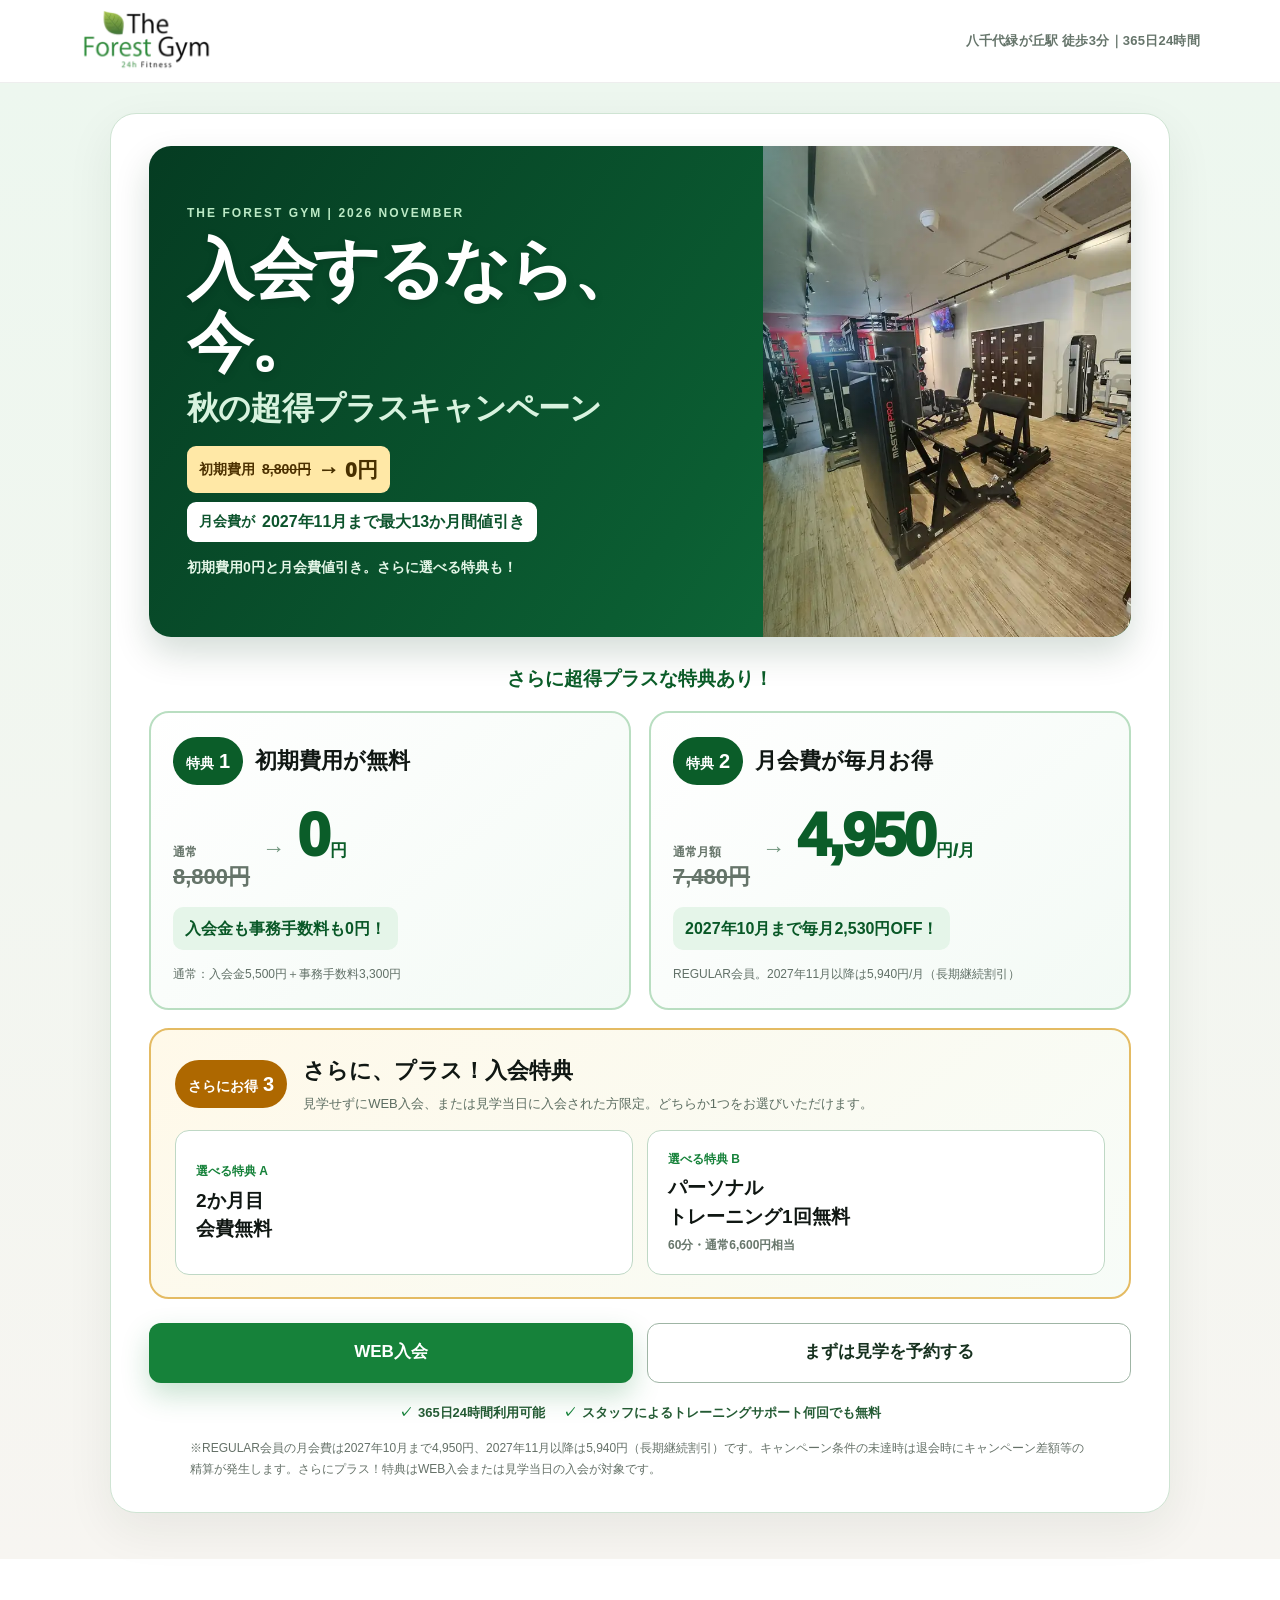
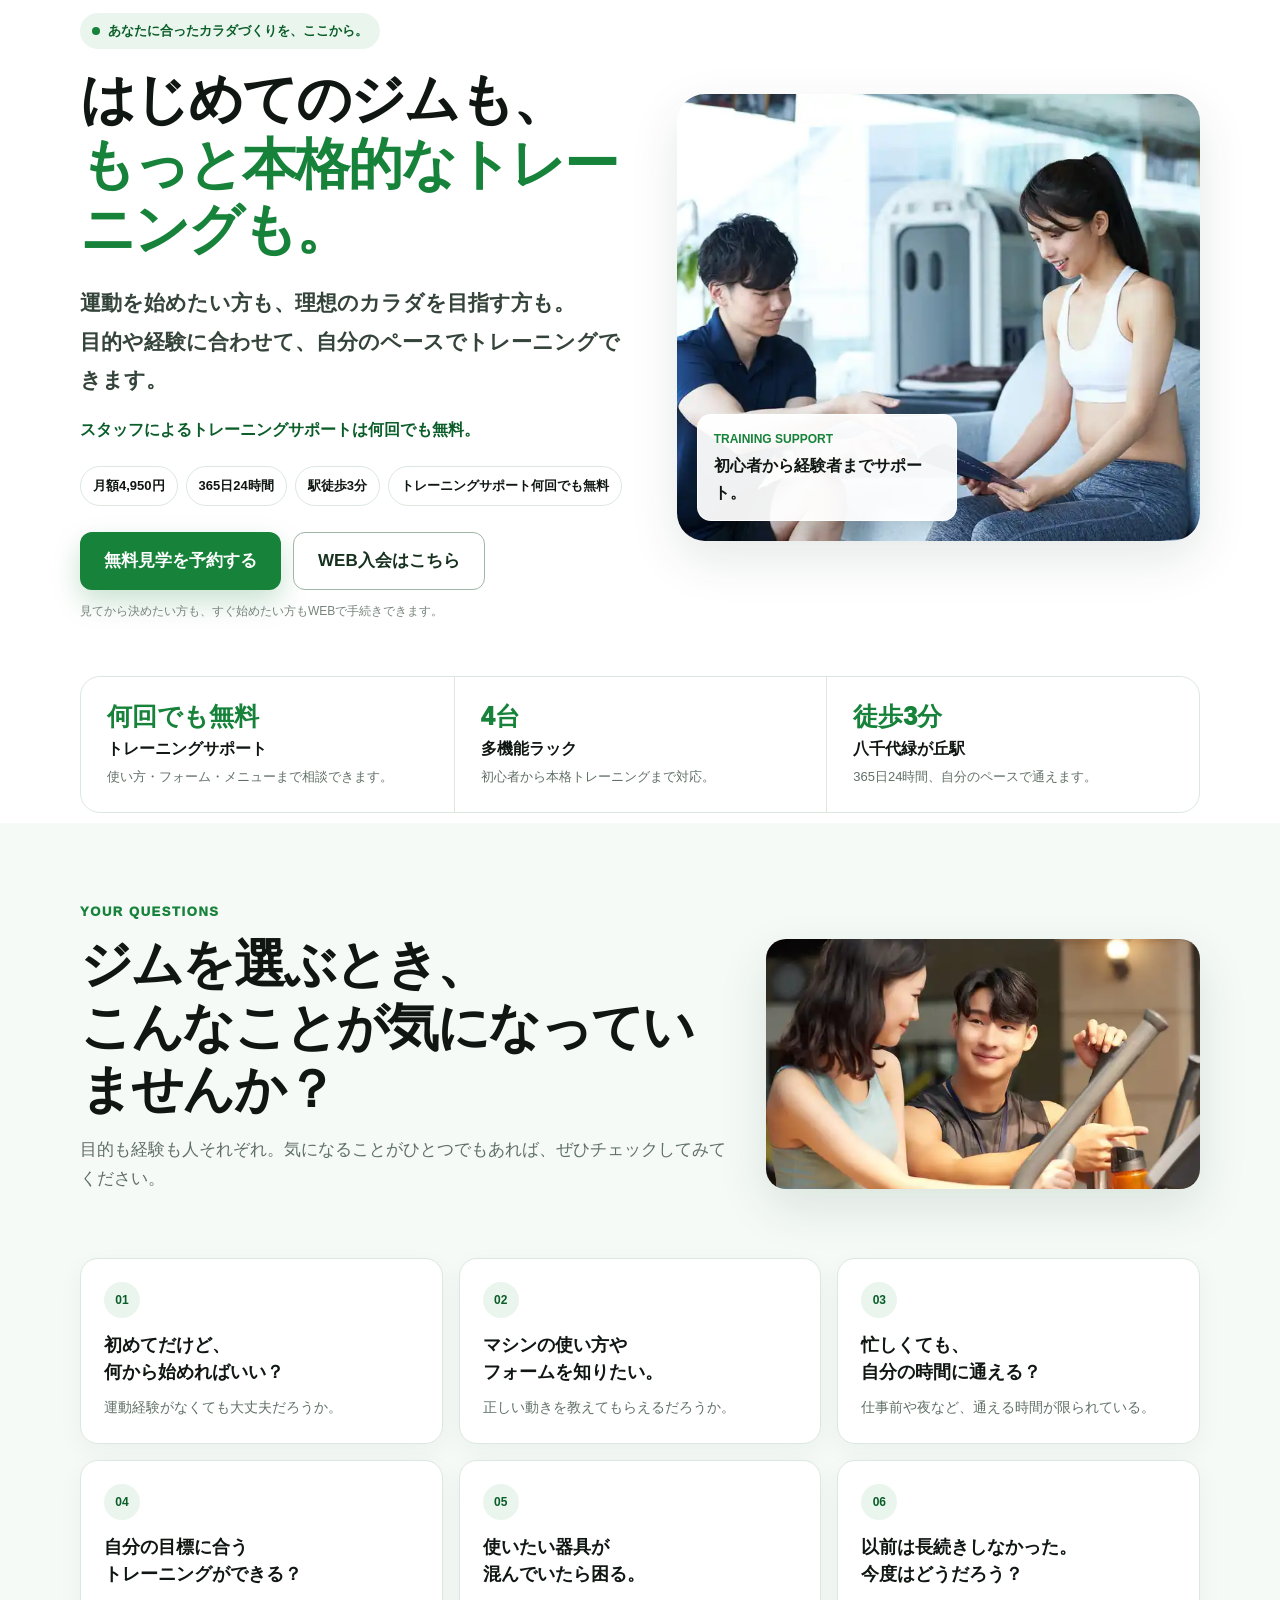
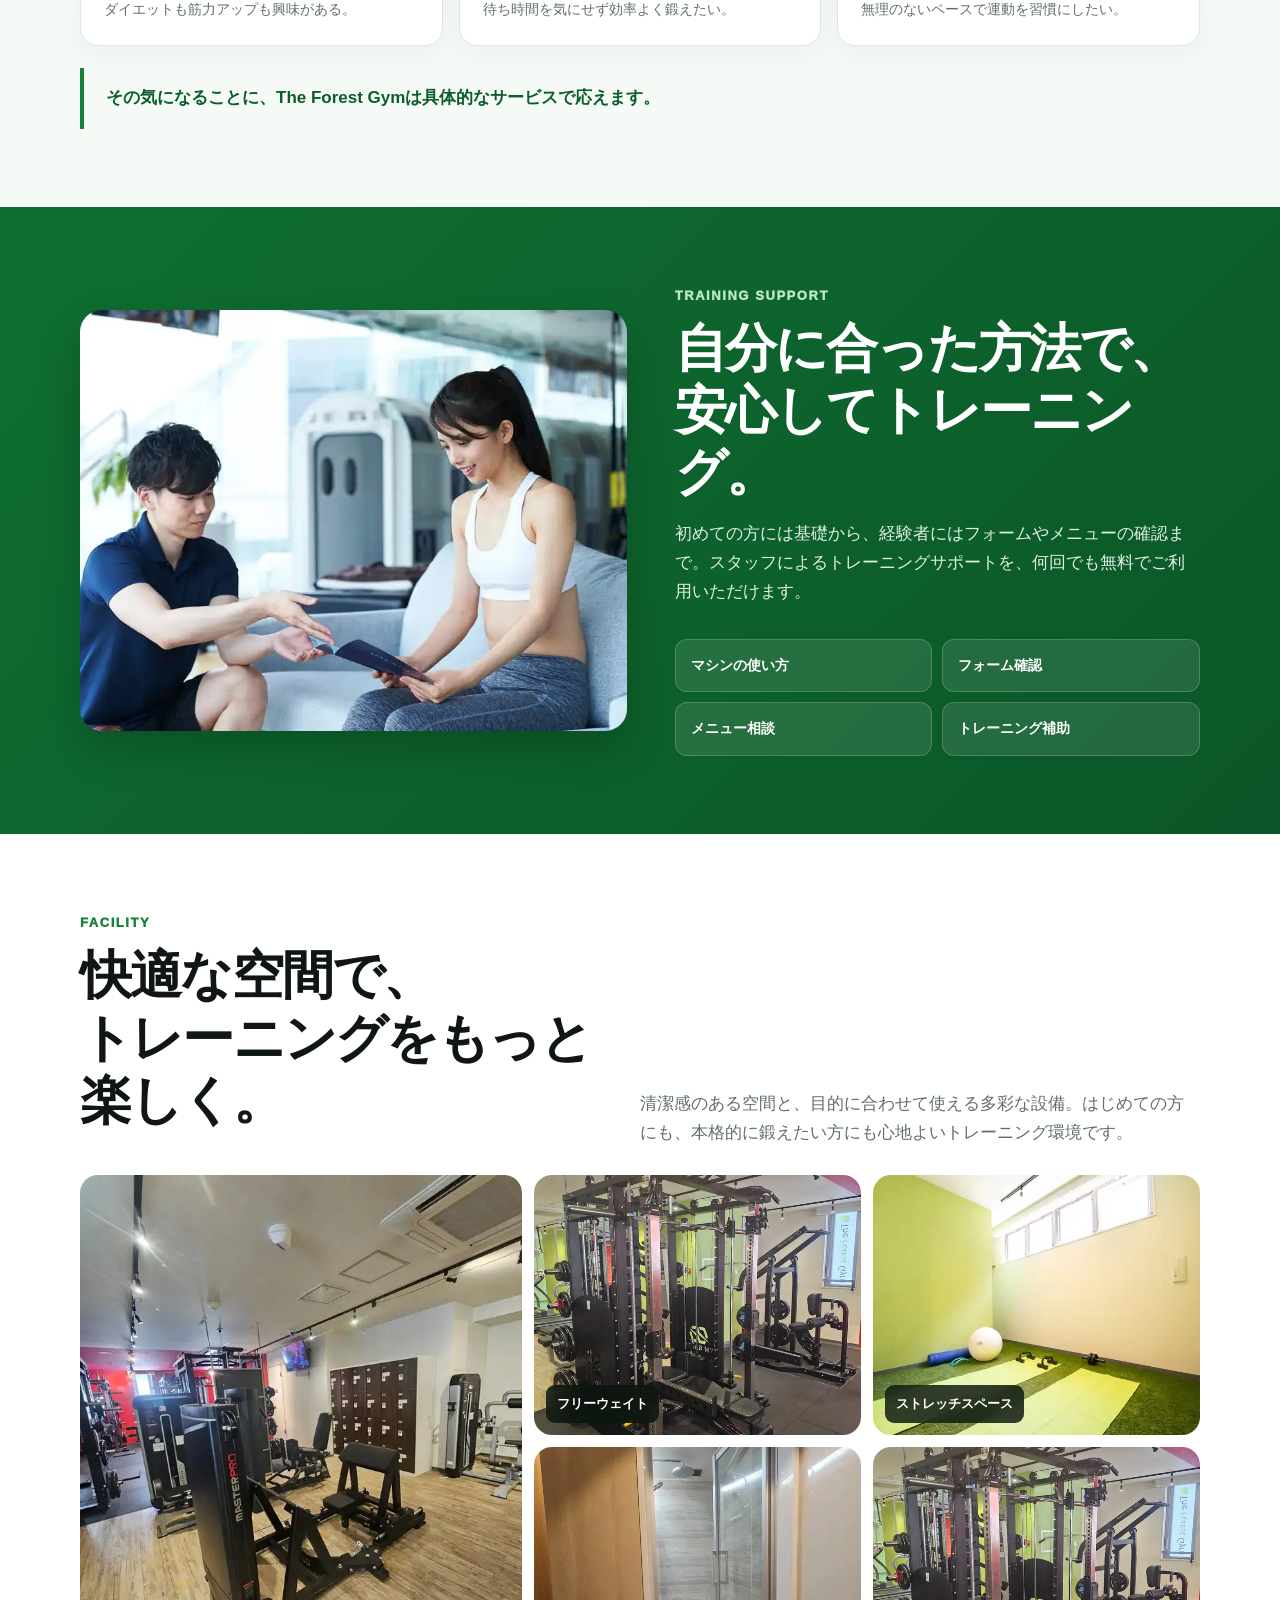
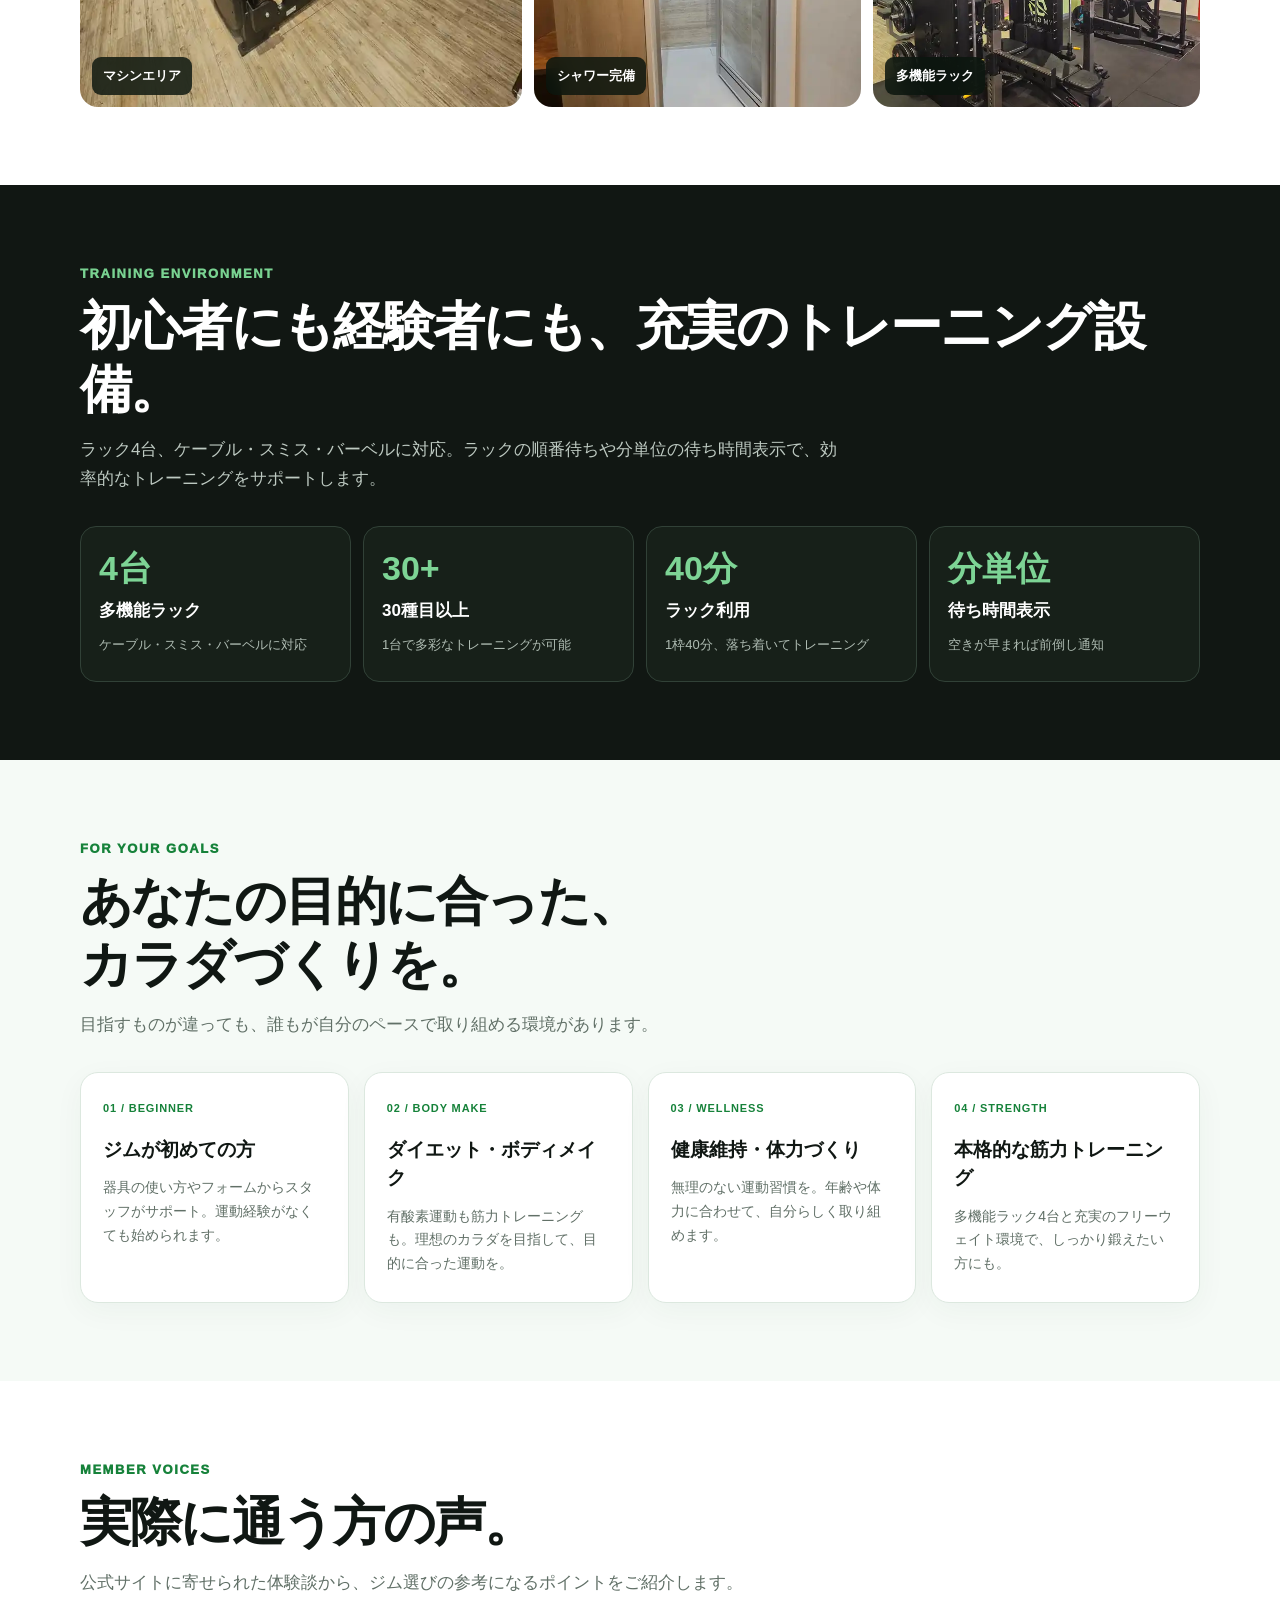
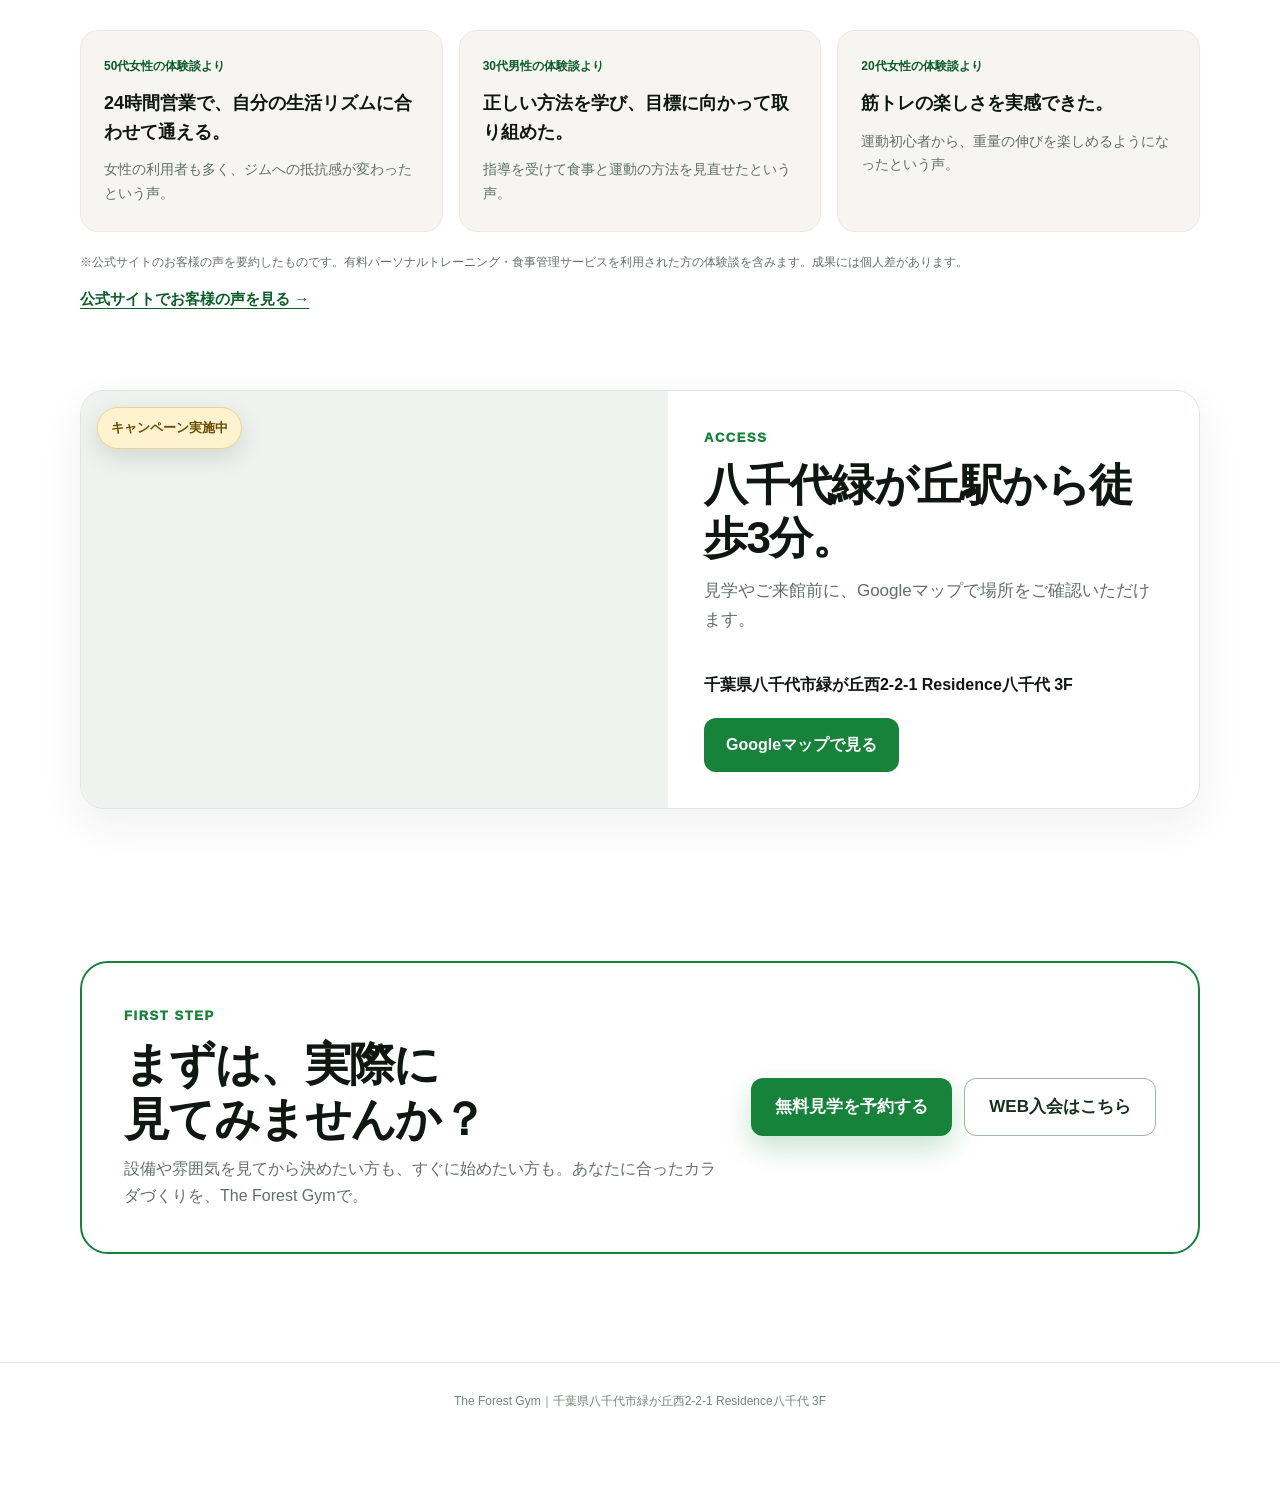
==== lp/index.html @ e53fc8cb "Correct eligibility note to さらにプラス！特典" ====
<!DOCTYPE html>
<html lang="ja">
<head>
<meta charset="UTF-8">
<meta name="viewport" content="width=device-width,initial-scale=1,viewport-fit=cover">
<meta name="theme-color" content="#ffffff">
<title>はじめてのジムも、本格トレーニングも。｜The Forest Gym 八千代緑が丘</title>
<meta name="description" content="10月31日まで・先着30名様限定のカラダ改革キャンペーン。The Forest Gym 八千代緑が丘。初期費用8,800円が0円、REGULAR月会費7,480円が4,950円。さらに選べる入会特典。見学予約・WEB入会受付中。">
<script async src="https://www.googletagmanager.com/gtag/js?id=G-E3E38WJLME"></script>
<script>
window.dataLayer=window.dataLayer||[];function gtag(){dataLayer.push(arguments)}gtag('js',new Date());gtag('config','G-E3E38WJLME');
</script>
<style>
:root{--ink:#101713;--muted:#617067;--green:#16823a;--green-dark:#0b5d29;--green-soft:#eaf6ed;--green-pale:#f5faf6;--line:#dce8df;--white:#fff;--warm:#f7f5f1;--shadow:0 18px 50px rgba(21,55,35,.11)}
*{box-sizing:border-box}html{scroll-behavior:smooth}body{margin:0;font-family:-apple-system,BlinkMacSystemFont,"Segoe UI","Noto Sans JP","Hiragino Kaku Gothic ProN",Meiryo,sans-serif;color:var(--ink);background:#fff;line-height:1.7;-webkit-font-smoothing:antialiased}a{text-decoration:none;color:inherit}img{display:block;width:100%}.wrap{width:min(1120px,calc(100% - 40px));margin:auto}.header{position:sticky;top:0;z-index:60;background:rgba(255,255,255,.94);backdrop-filter:blur(14px);border-bottom:1px solid rgba(16,23,19,.07)}.head{min-height:82px;display:flex;align-items:center;justify-content:space-between;gap:20px;padding:7px 0}.logo{width:205px;max-height:64px;object-fit:contain;object-position:left center}.headinfo{font-size:13px;color:#66756b;font-weight:700;letter-spacing:.02em}.hero{padding:54px 0 28px;overflow:hidden}.hero-grid{display:grid;grid-template-columns:minmax(0,1.02fr) minmax(420px,.98fr);align-items:center;gap:52px}.kicker{display:inline-flex;gap:8px;align-items:center;background:var(--green-soft);color:var(--green-dark);font-weight:900;font-size:13px;padding:7px 12px;border-radius:999px;margin-bottom:18px}.dot{width:8px;height:8px;border-radius:50%;background:var(--green)}h1{font-size:clamp(44px,5.6vw,74px);line-height:1.05;letter-spacing:-.045em;margin:0 0 22px;font-weight:950}h1 .green{color:var(--green)}.hero-lead{font-size:clamp(17px,2vw,21px);color:#35443a;margin:0 0 18px;font-weight:700;line-height:1.85}.support-line{font-size:16px;color:var(--green-dark);font-weight:900;margin:0 0 24px}.proofs{display:flex;flex-wrap:wrap;gap:8px;margin-bottom:26px}.proof{border:1px solid var(--line);border-radius:999px;padding:8px 12px;background:#fff;font-weight:800;font-size:13px}.cta-row{display:flex;gap:12px;flex-wrap:wrap}.btn{display:inline-flex;align-items:center;justify-content:center;min-height:58px;padding:0 24px;border-radius:12px;font-size:17px;font-weight:900;transition:.18s ease;box-shadow:none}.btn:hover{transform:translateY(-1px)}.btn.primary{background:var(--green);color:#fff;box-shadow:0 12px 28px rgba(22,130,58,.23)}.btn.secondary{border:1.5px solid #9fb5a5;background:#fff;color:#17311f}.hero-note{margin-top:11px;font-size:12px;color:#77847c}.hero-photo{position:relative;border-radius:28px;overflow:hidden;box-shadow:var(--shadow);aspect-ratio:1.17/1}.hero-photo img{height:100%;object-fit:cover}.hero-tag{position:absolute;left:20px;bottom:20px;background:rgba(255,255,255,.94);border:1px solid rgba(255,255,255,.8);box-shadow:0 12px 28px rgba(0,0,0,.12);padding:14px 16px;border-radius:14px;font-weight:900;max-width:260px}.hero-tag small{display:block;color:var(--green);font-size:12px;margin-bottom:2px}.quick{padding:26px 0 10px}.quick-grid{display:grid;grid-template-columns:repeat(3,1fr);border:1px solid var(--line);border-radius:20px;overflow:hidden;background:#fff}.quick-item{padding:24px 26px}.quick-item+ .quick-item{border-left:1px solid var(--line)}.quick-num{font-size:25px;font-weight:950;color:var(--green);line-height:1.2}.quick-title{font-weight:900;margin-top:4px}.quick-text{font-size:13px;color:var(--muted);margin-top:4px}section{padding:78px 0}.section-kicker{font-size:13px;letter-spacing:.12em;color:var(--green);font-weight:950;margin-bottom:10px}h2{font-size:clamp(32px,4.3vw,52px);line-height:1.2;letter-spacing:-.035em;margin:0 0 16px}.section-lead{font-size:17px;color:var(--muted);margin:0 0 32px;max-width:760px}.worry{background:var(--green-pale)}.worry-grid{display:grid;grid-template-columns:.92fr 1.08fr;gap:42px;align-items:center}.worry-list{display:grid;gap:12px}.worry-card{background:#fff;border:1px solid var(--line);border-radius:16px;padding:18px 20px;display:flex;gap:14px;align-items:flex-start}.check{flex:0 0 30px;height:30px;border-radius:50%;display:grid;place-items:center;background:var(--green-soft);color:var(--green);font-weight:950}.worry-card strong{display:block;font-size:17px}.worry-card span{display:block;color:var(--muted);font-size:14px;margin-top:2px}.support-banner{background:linear-gradient(135deg,#0f6f31,#0b5628);color:#fff}.support-grid{display:grid;grid-template-columns:1.02fr .98fr;gap:48px;align-items:center}.support-photo{border-radius:22px;overflow:hidden;box-shadow:0 18px 44px rgba(0,0,0,.2);aspect-ratio:1.3/1}.support-photo img{height:100%;object-fit:cover}.support-banner .section-kicker{color:#bce6c7}.support-banner h2{color:#fff}.support-banner .section-lead{color:#e0f0e5}.support-points{display:grid;grid-template-columns:1fr 1fr;gap:10px}.support-point{background:rgba(255,255,255,.1);border:1px solid rgba(255,255,255,.18);padding:14px 15px;border-radius:12px;font-size:14px;font-weight:800}.facility-head{display:flex;justify-content:space-between;align-items:end;gap:30px;margin-bottom:28px}.facility-head .section-lead{margin:0;max-width:560px}.gallery{display:grid;grid-template-columns:1.15fr .85fr .85fr;grid-template-rows:260px 260px;gap:12px}.gcard{position:relative;overflow:hidden;border-radius:18px;background:#eee}.gcard:first-child{grid-row:1/3}.gcard img{height:100%;object-fit:cover}.glabel{position:absolute;left:12px;bottom:12px;background:rgba(10,21,14,.82);color:#fff;padding:8px 11px;border-radius:9px;font-size:13px;font-weight:900;backdrop-filter:blur(8px)}.equipment{background:#111713;color:#fff}.equipment .section-kicker{color:#79d291}.equipment .section-lead{color:#becac2}.equip-grid{display:grid;grid-template-columns:repeat(4,1fr);gap:12px;margin-top:30px}.equip{border:1px solid #314137;border-radius:16px;padding:24px 18px;background:#172019}.equip b{display:block;font-size:34px;line-height:1;color:#7dd495;margin-bottom:12px}.equip strong{display:block;font-size:17px;margin-bottom:4px}.equip span{color:#aebbb2;font-size:13px}.campaign{background:var(--warm)}.campaign-box{background:#fff;border-radius:26px;padding:38px;box-shadow:0 16px 48px rgba(32,43,35,.07);display:grid;grid-template-columns:1fr .95fr;gap:36px;align-items:center}.campaign-price{font-size:48px;font-weight:950;letter-spacing:-.04em;line-height:1.1;color:var(--green-dark)}.campaign-price small{font-size:15px;color:#526058;letter-spacing:0}.campaign-list{display:grid;gap:12px;margin-top:22px}.campaign-item{display:flex;gap:12px;align-items:flex-start}.campaign-item i{font-style:normal;color:var(--green);font-weight:950}.choice{border:1px solid var(--line);border-radius:18px;padding:22px;background:var(--green-pale)}.choice strong{display:block;font-size:18px;margin-bottom:12px}.choice-grid{display:grid;grid-template-columns:1fr 1fr;gap:10px}.choice-card{background:#fff;border:1px solid var(--line);padding:18px;border-radius:14px;font-weight:900;text-align:center}.choice-card span{display:block;color:var(--green);font-size:22px;margin-bottom:4px}.final{padding:76px 0 108px}.final-box{border:2px solid var(--green);border-radius:28px;padding:42px;background:#fff;display:grid;grid-template-columns:1fr auto;gap:30px;align-items:center}.final h2{margin-bottom:8px;font-size:clamp(30px,4vw,46px)}.final p{margin:0;color:var(--muted)}.sticky{display:none}footer{padding:28px 0 80px;border-top:1px solid var(--line);color:#78847c;font-size:12px;text-align:center}
@media(max-width:900px){.hero-grid,.worry-grid,.support-grid,.campaign-box{grid-template-columns:1fr}.hero-grid{gap:28px}.hero-photo{aspect-ratio:1.45/1}.gallery{grid-template-columns:1fr 1fr;grid-template-rows:240px 210px 210px}.gcard:first-child{grid-column:1/3;grid-row:auto}.equip-grid{grid-template-columns:1fr 1fr}.final-box{grid-template-columns:1fr}}
@media(max-width:640px){.wrap{width:min(100% - 28px,1120px)}.head{min-height:76px;padding:6px 0}.logo{width:180px;max-height:62px}.headinfo{display:none}.hero{padding:30px 0 18px}.hero-grid{display:flex;flex-direction:column}.hero-copy{order:1}.hero-photo{order:2;width:100%;border-radius:18px;aspect-ratio:1.2/1}h1{font-size:43px}.hero-lead{font-size:16px;line-height:1.8}.proofs{gap:6px}.proof{font-size:12px;padding:7px 9px}.cta-row{display:grid;grid-template-columns:1fr;width:100%}.btn{width:100%}.quick{padding-top:16px}.quick-grid{grid-template-columns:1fr}.quick-item+ .quick-item{border-left:0;border-top:1px solid var(--line)}section{padding:56px 0}.worry-grid{gap:28px}.support-grid{gap:26px}.support-points{grid-template-columns:1fr}.facility-head{display:block}.facility-head .section-lead{margin-top:8px}.gallery{grid-template-columns:1fr 1fr;grid-template-rows:190px 170px 170px}.equip-grid{grid-template-columns:1fr 1fr}.equip{padding:18px 14px}.equip b{font-size:28px}.campaign-box{padding:24px 18px;border-radius:20px}.campaign-price{font-size:40px}.choice-grid{grid-template-columns:1fr}.final{padding-bottom:96px}.final-box{padding:28px 20px;border-radius:20px}.sticky{display:grid;grid-template-columns:1fr 1fr;gap:8px;position:fixed;left:0;right:0;bottom:0;z-index:80;padding:9px 10px calc(9px + env(safe-area-inset-bottom));background:rgba(255,255,255,.96);backdrop-filter:blur(12px);border-top:1px solid var(--line)}.sticky .btn{min-height:50px;padding:0 10px;font-size:14px;border-radius:10px}footer{padding-bottom:100px}}

/* Campaign price emphasis */
.discount-price-wrap{margin:14px 0 8px;display:flex;align-items:flex-end;gap:14px;flex-wrap:wrap}
.discount-regular{font-size:15px;font-weight:800;color:#6d766f}
.discount-regular s{font-size:22px;color:#7a837d;text-decoration-thickness:2px}
.discount-current{font-size:50px;font-weight:950;letter-spacing:-.04em;line-height:1;color:var(--green-dark)}
.discount-current small{font-size:15px;color:#526058;letter-spacing:0;margin-left:6px}
.discount-badge{display:inline-flex;align-items:center;gap:8px;margin:10px 0 4px;padding:10px 14px;border-radius:999px;background:#fff3cf;border:1px solid #edd68a;color:#6a4b00;font-size:14px;font-weight:950}
.discount-badge strong{font-size:18px;color:#b06a00}
.discount-until{font-size:13px;color:#6f786f;font-weight:800;margin-bottom:18px}
@media(max-width:640px){
  .discount-current{font-size:42px}
  .discount-regular s{font-size:20px}
  .discount-badge{border-radius:14px;display:flex;width:100%;justify-content:center}
}


/* Google Maps location card */
.location{padding:0 0 76px}
.location-card{display:grid;grid-template-columns:1.05fr .95fr;gap:0;border:1px solid var(--line);border-radius:24px;overflow:hidden;background:#fff;box-shadow:0 16px 44px rgba(32,43,35,.07)}
.location-map{position:relative;min-height:320px;background:#eef3ef}
.location-map iframe{width:100%;height:100%;min-height:320px;border:0;display:block}
.map-campaign-label{position:absolute;top:16px;left:16px;z-index:2;background:#fff3cf;color:#6a4b00;border:1px solid #edd68a;border-radius:999px;padding:9px 13px;font-size:13px;font-weight:950;box-shadow:0 8px 24px rgba(0,0,0,.12)}
.location-copy{padding:36px;display:flex;flex-direction:column;justify-content:center}
.location-copy h2{font-size:clamp(30px,4vw,44px);margin-bottom:12px}
.location-address{font-weight:800;margin:4px 0 20px}
.map-link{display:inline-flex;align-items:center;justify-content:center;min-height:54px;padding:0 22px;border-radius:12px;background:var(--green);color:#fff;font-weight:900;width:max-content}
.map-link:hover{transform:translateY(-1px)}
@media(max-width:900px){
  .location-card{grid-template-columns:1fr}
  .location-map,.location-map iframe{min-height:280px}
}
@media(max-width:640px){
  .location{padding-bottom:56px}
  .location-copy{padding:24px 20px}
  .location-map,.location-map iframe{min-height:240px}
  .map-link{width:100%}
}


/* 2026-10 conversion-oriented LP revisions */
.hero h1{font-size:clamp(34px,4.3vw,60px);line-height:1.18;letter-spacing:-.035em}
.hero .support-line{line-height:1.5}
.concern-intro{display:grid;grid-template-columns:minmax(0,1.2fr) minmax(260px,.8fr);gap:36px;align-items:center}
.concern-photo img{width:100%;max-height:250px;object-fit:cover;border-radius:18px;box-shadow:var(--shadow)}
.concern-grid{display:grid;grid-template-columns:repeat(3,minmax(0,1fr));gap:16px;margin:32px 0 22px}
.concern-card{background:#fff;border:1px solid var(--line);border-radius:18px;padding:23px;box-shadow:0 8px 26px rgba(21,55,35,.045)}
.concern-icon{display:inline-flex;width:36px;height:36px;align-items:center;justify-content:center;font-size:12px;font-weight:900;background:var(--green-soft);color:var(--green-dark);border-radius:50%;margin-bottom:14px}
.concern-card strong{font-size:18px;line-height:1.5;display:block;color:var(--ink)}
.concern-card p{font-size:14px;color:var(--muted);line-height:1.7;margin:10px 0 0}
.concern-next{border-left:4px solid var(--green);background:var(--green-pale);border-radius:0 12px 12px 0;padding:16px 22px;color:var(--green-dark);font-size:17px}
.purposes{background:var(--green-pale)}
.purpose-grid{display:grid;grid-template-columns:repeat(4,minmax(0,1fr));gap:15px;margin-top:30px}
.purpose-card{background:#fff;border:1px solid var(--line);padding:26px 22px;border-radius:18px;box-shadow:0 8px 30px rgba(20,60,40,.045)}
.purpose-num{font-size:11px;font-weight:900;letter-spacing:.08em;color:var(--green);margin-bottom:18px}
.purpose-card h3{font-size:19px;line-height:1.5;margin:0 0 12px}
.purpose-card p{font-size:14px;color:var(--muted);margin:0}
.voice-grid{display:grid;grid-template-columns:repeat(3,minmax(0,1fr));gap:16px;margin-top:28px}
.voice-card{background:var(--warm);border:1px solid #eee9df;border-radius:18px;padding:25px 23px}
.voice-label{color:var(--green-dark);font-size:12px;font-weight:900;margin-bottom:12px}
.voice-card h3{font-size:18px;line-height:1.6;margin:0 0 12px}
.voice-card p{color:var(--muted);font-size:14px;margin:0}
.voice-note,.offer-terms{font-size:12px;line-height:1.75;color:#657168}
.voice-note{margin:20px 0 12px}
.voice-more{font-size:15px;color:var(--green-dark);font-weight:900;text-decoration:underline;text-underline-offset:4px}
.offer-terms{margin:14px 0 0}
@media(max-width:900px){.concern-intro{grid-template-columns:1fr}.concern-grid,.voice-grid,.purpose-grid{grid-template-columns:repeat(2,minmax(0,1fr))}}
@media(max-width:640px){.hero h1{font-size:clamp(30px,8.3vw,43px);line-height:1.22}.concern-grid,.purpose-grid,.voice-grid{grid-template-columns:1fr;gap:11px}.concern-card,.purpose-card,.voice-card{padding:19px 18px}.concern-next{font-size:15px}.hero .support-line{font-size:15px}}

/* First-viewport campaign emphasis: price and CTA before supporting story */
.campaign-first{padding:38px 0 44px;background:linear-gradient(180deg,#edf7ef 0%,#f7f5f1 100%)}
.campaign-first .campaign-box{border:1px solid rgba(22,130,58,.14)}
.campaign-first .section-kicker{display:inline-flex;align-items:center;gap:7px;color:var(--green-dark);background:var(--green-soft);border-radius:99px;padding:6px 12px;letter-spacing:.1em}
.campaign-first h2{font-size:clamp(34px,4.4vw,58px);margin:6px 0 14px;line-height:1.2}
.campaign-first .discount-price-wrap{gap:8px 18px;align-items:flex-end}
.campaign-first .discount-current{font-size:clamp(43px,4.5vw,58px)}
.campaign-first-actions{margin:18px 0 23px}
.campaign-first-actions .cta-row{display:flex;gap:10px;flex-wrap:wrap}
.campaign-first-actions .btn{flex:1 1 190px;padding:0 13px}
.campaign-first .campaign-list{margin-top:12px}
@media(max-width:900px){.campaign-first{padding:24px 0 34px}.campaign-first .campaign-box{gap:22px}}
@media(max-width:640px){.campaign-first{padding:14px 0 32px}.campaign-first .campaign-box{padding:23px 16px;border-radius:18px}.campaign-first h2{font-size:36px;margin:8px 0 10px}.campaign-first .discount-price-wrap{display:block;margin:8px 0}.campaign-first .discount-current{font-size:48px;line-height:1.14;margin-top:3px}.campaign-first .discount-current small{display:block;margin:4px 0 0;font-size:13px}.campaign-first .discount-regular s{font-size:18px}.campaign-first .discount-badge{margin-top:8px;padding:8px 10px;font-size:13px;gap:5px}.campaign-first .discount-badge strong{font-size:16px}.campaign-first .discount-until{margin-bottom:10px}.campaign-first-actions .cta-row{display:grid;grid-template-columns:1fr 1fr;gap:8px}.campaign-first-actions .btn{width:100%;min-height:50px;font-size:14px;padding:0 6px}.campaign-first .campaign-list{gap:9px}.campaign-first .campaign-item{font-size:14px}.campaign-first .choice{padding:16px}.campaign-first .choice-card{padding:12px 8px;font-size:14px}}

/* Three numbered benefits: equal-weight initial-fee and monthly-price cards */
.campaign-first{padding:30px 0 46px}
.campaign-first .campaign-box{display:block;width:100%;max-width:1060px;padding:32px 38px;border:1px solid #cfe4d3}
.campaign-intro{text-align:center;margin-bottom:24px}.campaign-first .campaign-intro h2{margin:8px 0}.campaign-intro p{margin:0;color:#526456}
.campaign-benefits{display:grid;grid-template-columns:repeat(2,minmax(0,1fr));gap:18px}
.campaign-benefit{border:2px solid #b9dec1;background:linear-gradient(140deg,#fff,#f3faf5);border-radius:20px;padding:24px 22px;display:flex;flex-direction:column;min-width:0}
.benefit-head{display:flex;align-items:center;gap:12px;margin-bottom:18px;flex-wrap:wrap}
.benefit-label{background:var(--green-dark);color:#fff;padding:7px 13px;border-radius:99px;font-size:14px;font-weight:800;white-space:nowrap;display:inline-flex;align-items:baseline;gap:5px}.benefit-label b{font-size:20px}
.benefit-head h3{font-size:22px;margin:0;line-height:1.4}
.benefit-prices{display:flex;align-items:baseline;flex-wrap:wrap;gap:8px 12px;margin-bottom:16px}
.benefit-original{display:flex;flex-direction:column;line-height:1.2;gap:5px;color:#657469}.benefit-original span{font-size:12px;font-weight:800}.benefit-original s{font-size:22px;font-weight:800;text-decoration-thickness:2px}
.benefit-arrow{font-size:23px;color:#73977f;font-weight:900}
.benefit-now strong{font-size:clamp(47px,4.7vw,62px);line-height:1.1;font-weight:950;letter-spacing:-.045em;color:var(--green-dark);white-space:nowrap}
.benefit-now strong span{font-size:17px;letter-spacing:0;margin-left:2px}
.benefit-emphasis{align-self:flex-start;background:#e5f5e9;border-radius:10px;color:#095827;font-size:16px;font-weight:900;padding:8px 12px;margin-bottom:10px}
.benefit-detail{margin:auto 0 0;padding-top:4px;font-size:12px;color:#617067;line-height:1.7}
.campaign-choice-panel{margin-top:18px;border:1.5px solid #cce1d0;border-radius:20px;background:var(--green-pale);padding:22px 24px}
.choice-heading{display:flex;align-items:center;gap:16px;margin-bottom:15px}.choice-heading h3{font-size:22px;margin:0}.choice-heading p{font-size:13px;color:#5d6e62;margin:3px 0 0}
.campaign-choice-panel .choice-grid{display:grid;grid-template-columns:repeat(2,minmax(0,1fr));gap:14px}
.campaign-choice-panel .choice-card{border:1px solid #bfd8c5;text-align:left;padding:18px 20px;display:flex;flex-direction:column;justify-content:center}
.campaign-choice-panel .choice-card span{font-size:12px;font-weight:900;color:var(--green);margin:0 0 5px}
.campaign-choice-panel .choice-card strong{font-size:19px;line-height:1.5}.campaign-choice-panel .choice-card small{font-size:12px;color:#68776c;margin-top:4px}
.campaign-cta{display:grid;grid-template-columns:1fr 1fr;gap:14px;margin-top:24px}.campaign-cta .btn{width:100%;min-height:60px;padding:12px;text-align:center}
.campaign-service-points{display:flex;justify-content:center;flex-wrap:wrap;gap:8px 18px;font-size:13px;font-weight:800;color:#245b34;margin:19px 0 10px}
.campaign-service-points span::before{content:"✓";margin-right:6px;color:var(--green)}.campaign-first .offer-terms{max-width:900px;margin:14px auto 0}
@media(max-width:780px){.campaign-benefits{grid-template-columns:1fr}.campaign-first .campaign-box{padding:26px 22px}.benefit-head{margin-bottom:12px}}
@media(max-width:640px){.campaign-first{padding:12px 0 32px}.campaign-first .campaign-box{padding:21px 15px;border-radius:18px}.campaign-intro{margin-bottom:19px}.campaign-first .campaign-intro h2{font-size:35px}.campaign-intro p{font-size:14px}.campaign-benefits{gap:12px}.campaign-benefit{padding:19px 16px;border-radius:16px}.benefit-head{gap:9px}.benefit-label{font-size:12px;padding:6px 11px}.benefit-label b{font-size:17px}.benefit-head h3{font-size:19px}.benefit-original s{font-size:19px}.benefit-prices{gap:7px 10px}.benefit-arrow{font-size:19px}.benefit-now strong{font-size:clamp(43px,11vw,54px)}.benefit-now strong span{font-size:14px}.benefit-emphasis{font-size:14px;padding:8px 10px}.campaign-choice-panel{padding:17px 14px;margin-top:12px;border-radius:16px}.choice-heading{align-items:flex-start;gap:10px}.choice-heading h3{font-size:18px}.choice-heading p{font-size:12px}.campaign-choice-panel .choice-grid{gap:8px}.campaign-choice-panel .choice-card{padding:13px 10px}.campaign-choice-panel .choice-card strong{font-size:15px}.campaign-cta{grid-template-columns:1fr;gap:9px;margin-top:18px}.campaign-cta .btn{min-height:54px;font-size:16px}.campaign-service-points{justify-content:flex-start;font-size:12px;margin:15px 0 8px}}

/* October 2026 body-transformation campaign identity */
.campaign-first .campaign-promo{margin:0 0 26px;min-height:280px;display:grid;grid-template-columns:minmax(0,1.25fr) minmax(250px,.75fr);overflow:hidden;border-radius:22px;background:linear-gradient(125deg,#053c22,#0b5d32 60%,#127741);color:#fff;text-align:left;position:relative;isolation:isolate;box-shadow:0 16px 34px rgba(1,54,23,.17)}
.campaign-promo-copy{padding:32px 20px 32px 38px;position:relative;z-index:2;display:flex;flex-direction:column;align-items:flex-start;justify-content:center}
.campaign-promo .promo-eyebrow{font-weight:850;letter-spacing:.17em;color:#bceac6;font-size:12px;margin:0 0 10px}
.campaign-first .campaign-promo h2{margin:0 0 10px;font-size:clamp(40px,5.4vw,66px);line-height:1.1;letter-spacing:-.045em;color:#fff;font-weight:950;text-shadow:0 2px 9px rgba(0,0,0,.15)}
.campaign-first .campaign-promo .promo-subhead{margin:0 0 16px;font-size:clamp(24px,2.9vw,32px);line-height:1.3;color:#d8f3df;font-weight:900;letter-spacing:-.025em}
.promo-deadlines{display:flex;gap:9px;flex-wrap:wrap;align-items:center}
.promo-date,.promo-limit{display:inline-flex;align-items:baseline;gap:3px;border-radius:9px;font-size:14px;font-weight:900;line-height:1.25;padding:9px 12px;white-space:nowrap}
.promo-date{background:#ffe8a6;color:#4d3100}.promo-date strong{font-size:21px;font-weight:950;color:#483000}
.promo-limit{background:#fff;color:#0d542d}.promo-limit strong{font-size:20px;color:#0d542d}
.campaign-first .campaign-promo .promo-lead{color:#e4f6e7;font-size:14px;font-weight:800;margin:14px 0 0}
.campaign-promo-photo{overflow:hidden;min-width:0;min-height:100%;position:relative}
.campaign-promo-photo::after{content:"";position:absolute;inset:0;background:linear-gradient(90deg,rgba(4,59,32,.36),rgba(4,59,32,0) 45%)}
.campaign-promo-photo img{width:100%;height:100%;min-height:280px;object-fit:cover;object-position:center}
@media(max-width:780px){.campaign-first .campaign-promo{grid-template-columns:minmax(0,1fr) 35%;min-height:255px}.campaign-promo-copy{padding:24px 14px 24px 22px}.campaign-first .campaign-promo h2{font-size:clamp(39px,5.5vw,55px)}}
@media(max-width:640px){
.campaign-first .campaign-promo{display:block;min-height:258px;margin-bottom:18px;border-radius:16px}
.campaign-promo-photo{position:absolute;right:0;top:0;bottom:0;width:64%;z-index:0}
.campaign-promo-photo img{height:100%;min-height:258px;object-position:center}
.campaign-promo-photo::after{background:linear-gradient(90deg,#053c22 0%,rgba(5,60,34,.68) 44%,rgba(5,60,34,.26) 100%)}
.campaign-promo-copy{min-height:258px;padding:20px 14px 19px 17px;background:linear-gradient(90deg,rgba(5,60,34,.98) 0%,rgba(5,60,34,.87) 58%,rgba(5,60,34,.43) 100%);display:flex;align-items:flex-start}
.campaign-promo .promo-eyebrow{font-size:10px;letter-spacing:.13em;margin-bottom:9px}
.campaign-first .campaign-promo h2{font-size:clamp(37px,9.8vw,46px);line-height:1.11;margin-bottom:8px}
.campaign-first .campaign-promo .promo-subhead{font-size:clamp(20px,5.4vw,25px);line-height:1.3;margin-bottom:13px}
.promo-deadlines{gap:7px}
.promo-date,.promo-limit{padding:7px 9px;font-size:12px;border-radius:7px}
.promo-date strong,.promo-limit strong{font-size:17px}
.campaign-first .campaign-promo .promo-lead{font-size:12px;margin-top:10px}
}


/* 2026-11 campaign: switch at midnight JST */
.guarantee-intro{display:none;margin:0 0 16px;text-align:center;color:#0b5d29;font-size:19px;font-weight:950}
.november-campaign .guarantee-intro{display:block}
.november-campaign .promo-date,.november-campaign .promo-limit{white-space:normal;align-items:center;gap:7px;line-height:1.4}
.november-campaign .promo-date strong{font-size:21px}
.november-campaign .promo-limit strong{font-size:16px}
.november-campaign .campaign-choice-panel{border:2px solid #e4bb63;background:linear-gradient(140deg,#fff9e9,#f7fcf8)}
.november-campaign .campaign-choice-panel .benefit-label{background:#ae6800}
@media(max-width:640px){.guarantee-intro{font-size:17px;line-height:1.6}.november-campaign .promo-limit strong{font-size:13px}.november-campaign .promo-date,.november-campaign .promo-limit{font-size:12px}.november-campaign .promo-date strong{font-size:17px}}
</style>
</head>
<body>
<header class="header"><div class="wrap head"><img class="logo" src="./logo-header.webp?v=20261006-2304" alt="The Forest Gym"><div class="headinfo">八千代緑が丘駅 徒歩3分｜365日24時間</div></div></header>
<main>
<section class="campaign campaign-first" id="campaign">
  <div class="wrap campaign-box">
    <div class="campaign-intro campaign-promo">
      <div class="campaign-promo-copy">
        <div class="promo-eyebrow">THE FOREST GYM | 2026 AUTUMN</div>
        <h2>入会するなら、<br>今。</h2>
        <p class="promo-subhead">カラダ改革キャンペーン</p>
        <div class="promo-deadlines">
          <span class="promo-date">2026年 <strong>10月31日</strong> まで</span>
          <span class="promo-limit"><strong>先着30名様</strong>限定</span>
        </div>
        <p class="promo-lead">今ならうれしい3つの入会特典。</p>
      </div>
      <div class="campaign-promo-photo">
        <img src="[data-uri]" alt="The Forest Gymのマシンエリア" loading="eager" fetchpriority="high">
      </div>
    </div>
    <p class="guarantee-intro">さらに超得プラスな特典あり！</p>
    <div class="campaign-benefits">
      <article class="campaign-benefit" aria-label="特典1 初期費用8,800円が0円">
        <div class="benefit-head"><span class="benefit-label">特典 <b>1</b></span><h3>初期費用が無料</h3></div>
        <div class="benefit-prices">
          <div class="benefit-original"><span>通常</span><s>8,800円</s></div>
          <span class="benefit-arrow" aria-hidden="true">→</span>
          <div class="benefit-now"><strong>0<span>円</span></strong></div>
        </div>
        <div class="benefit-emphasis">入会金も事務手数料も0円！</div>
        <p class="benefit-detail">通常：入会金5,500円＋事務手数料3,300円</p>
      </article>
      <article class="campaign-benefit" aria-label="特典2 通常月会費7,480円が4,950円 2027年10月まで">
        <div class="benefit-head"><span class="benefit-label">特典 <b>2</b></span><h3>月会費が毎月お得</h3></div>
        <div class="benefit-prices">
          <div class="benefit-original"><span>通常月額</span><s>7,480円</s></div>
          <span class="benefit-arrow" aria-hidden="true">→</span>
          <div class="benefit-now"><strong>4,950<span>円/月</span></strong></div>
        </div>
        <div class="benefit-emphasis">2027年10月まで毎月2,530円OFF！</div>
        <p class="benefit-detail">REGULAR会員。2027年11月以降は5,940円/月</p>
      </article>
    </div>
    <div class="campaign-choice-panel">
      <div class="choice-heading">
        <span class="benefit-label">特典 <b>3</b></span>
        <div><h3>さらに、選べる入会特典</h3><p>お好きな方をひとつお選びください。</p></div>
      </div>
      <div class="choice-grid">
        <div class="choice-card"><span>選べる特典 A</span><strong>2か月目<br>会費無料</strong></div>
        <div class="choice-card"><span>選べる特典 B</span><strong>パーソナル<br>トレーニング60分無料</strong><small>通常6,600円相当</small></div>
      </div>
    </div>
    <div class="campaign-cta">
      <a class="btn primary" data-cta="join" href="https://forestgym-tokyo.github.io/membership-form/">WEB入会</a>
      <a class="btn secondary" data-cta="tour" href="https://forestgym-tokyo.github.io/anauts-os-reserve/tour/">まずは見学を予約する</a>
    </div>
    <div class="campaign-service-points"><span>365日24時間利用可能</span><span>スタッフによるトレーニングサポート何回でも無料</span></div>
    <p class="offer-terms">※初期費用0円はWEB入会または見学当日の入会が対象です。REGULAR会員の月会費は2027年10月まで4,950円、2027年11月以降は5,940円です。キャンペーン条件の未達時は退会時にキャンペーン差額等の精算が発生します。適用条件・利用期間・精算額は入会フォームで必ずご確認ください。</p>
  </div>
</section>
<section class="hero"><div class="wrap hero-grid"><div class="hero-copy"><div class="kicker"><span class="dot"></span>あなたに合ったカラダづくりを、ここから。</div><h1>はじめてのジムも、<br><span class="green">もっと本格的なトレーニングも。</span></h1><p class="hero-lead">運動を始めたい方も、理想のカラダを目指す方も。<br>目的や経験に合わせて、自分のペースでトレーニングできます。</p><p class="support-line">スタッフによるトレーニングサポートは何回でも無料。</p><div class="proofs"><span class="proof">月額4,950円</span><span class="proof">365日24時間</span><span class="proof">駅徒歩3分</span><span class="proof">トレーニングサポート何回でも無料</span></div><div class="cta-row"><a class="btn primary" data-cta="tour" href="https://forestgym-tokyo.github.io/anauts-os-reserve/tour/">無料見学を予約する</a><a class="btn secondary" data-cta="join" href="https://forestgym-tokyo.github.io/membership-form/">WEB入会はこちら</a></div><div class="hero-note">見てから決めたい方も、すぐ始めたい方もWEBで手続きできます。</div></div><div class="hero-photo"><img src="[data-uri]" alt="スタッフによるトレーニングサポートのイメージ"><div class="hero-tag"><small>TRAINING SUPPORT</small>初心者から経験者までサポート。</div></div></div></section>
<section class="quick"><div class="wrap"><div class="quick-grid"><div class="quick-item"><div class="quick-num">何回でも無料</div><div class="quick-title">トレーニングサポート</div><div class="quick-text">使い方・フォーム・メニューまで相談できます。</div></div><div class="quick-item"><div class="quick-num">4台</div><div class="quick-title">多機能ラック</div><div class="quick-text">初心者から本格トレーニングまで対応。</div></div><div class="quick-item"><div class="quick-num">徒歩3分</div><div class="quick-title">八千代緑が丘駅</div><div class="quick-text">365日24時間、自分のペースで通えます。</div></div></div></div></section>
<section class="worry" id="concerns"><div class="wrap">
  <div class="concern-intro"><div><div class="section-kicker">YOUR QUESTIONS</div>
  <h2>ジムを選ぶとき、<br>こんなことが気になっていませんか？</h2>
  <p class="section-lead">目的も経験も人それぞれ。気になることがひとつでもあれば、ぜひチェックしてみてください。</p></div>
  <div class="concern-photo"><img src="[data-uri]" alt="スタッフがトレーニングをサポートするイメージ" style="border-radius:20px;box-shadow:var(--shadow)"></div></div>
  <div class="concern-grid"><article class="concern-card"><span class="concern-icon">01</span><strong>初めてだけど、<br>何から始めればいい？</strong><p>運動経験がなくても大丈夫だろうか。</p></article>
<article class="concern-card"><span class="concern-icon">02</span><strong>マシンの使い方や<br>フォームを知りたい。</strong><p>正しい動きを教えてもらえるだろうか。</p></article>
<article class="concern-card"><span class="concern-icon">03</span><strong>忙しくても、<br>自分の時間に通える？</strong><p>仕事前や夜など、通える時間が限られている。</p></article>
<article class="concern-card"><span class="concern-icon">04</span><strong>自分の目標に合う<br>トレーニングができる？</strong><p>ダイエットも筋力アップも興味がある。</p></article>
<article class="concern-card"><span class="concern-icon">05</span><strong>使いたい器具が<br>混んでいたら困る。</strong><p>待ち時間を気にせず効率よく鍛えたい。</p></article>
<article class="concern-card"><span class="concern-icon">06</span><strong>以前は長続きしなかった。<br>今度はどうだろう？</strong><p>無理のないペースで運動を習慣にしたい。</p></article></div>
  <div class="concern-next"><strong>その気になることに、The Forest Gymは具体的なサービスで応えます。</strong></div>
</div></section>
<section class="support-banner"><div class="wrap support-grid"><div class="support-photo"><img src="[data-uri]" alt="トレーニングサポート"></div><div><div class="section-kicker">TRAINING SUPPORT</div><h2>自分に合った方法で、<br>安心してトレーニング。</h2><p class="section-lead">初めての方には基礎から、経験者にはフォームやメニューの確認まで。スタッフによるトレーニングサポートを、何回でも無料でご利用いただけます。</p><div class="support-points"><div class="support-point">マシンの使い方</div><div class="support-point">フォーム確認</div><div class="support-point">メニュー相談</div><div class="support-point">トレーニング補助</div></div></div></div></section>
<section><div class="wrap"><div class="facility-head"><div><div class="section-kicker">FACILITY</div><h2>快適な空間で、<br>トレーニングをもっと楽しく。</h2></div><p class="section-lead">清潔感のある空間と、目的に合わせて使える多彩な設備。はじめての方にも、本格的に鍛えたい方にも心地よいトレーニング環境です。</p></div><div class="gallery"><div class="gcard"><img src="[data-uri]" alt="マシンエリア"><div class="glabel">マシンエリア</div></div><div class="gcard"><img src="[data-uri]" alt="フリーウェイト"><div class="glabel">フリーウェイト</div></div><div class="gcard"><img src="[data-uri]" alt="ストレッチスペース"><div class="glabel">ストレッチスペース</div></div><div class="gcard"><img src="[data-uri]" alt="シャワールーム"><div class="glabel">シャワー完備</div></div><div class="gcard"><img src="[data-uri]" alt="多機能ラック"><div class="glabel">多機能ラック</div></div></div></div></section>
<section class="equipment"><div class="wrap"><div class="section-kicker">TRAINING ENVIRONMENT</div><h2>初心者にも経験者にも、充実のトレーニング設備。</h2><p class="section-lead">ラック4台、ケーブル・スミス・バーベルに対応。ラックの順番待ちや分単位の待ち時間表示で、効率的なトレーニングをサポートします。</p><div class="equip-grid"><div class="equip"><b>4台</b><strong>多機能ラック</strong><span>ケーブル・スミス・バーベルに対応</span></div><div class="equip"><b>30+</b><strong>30種目以上</strong><span>1台で多彩なトレーニングが可能</span></div><div class="equip"><b>40分</b><strong>ラック利用</strong><span>1枠40分、落ち着いてトレーニング</span></div><div class="equip"><b>分単位</b><strong>待ち時間表示</strong><span>空きが早まれば前倒し通知</span></div></div></div></section>

<section class="purposes" id="for-you"><div class="wrap">
  <div class="section-kicker">FOR YOUR GOALS</div>
  <h2>あなたの目的に合った、<br>カラダづくりを。</h2>
  <p class="section-lead">目指すものが違っても、誰もが自分のペースで取り組める環境があります。</p>
  <div class="purpose-grid"><article class="purpose-card"><div class="purpose-num">01 / BEGINNER</div><h3>ジムが初めての方</h3><p>器具の使い方やフォームからスタッフがサポート。運動経験がなくても始められます。</p></article>
<article class="purpose-card"><div class="purpose-num">02 / BODY MAKE</div><h3>ダイエット・ボディメイク</h3><p>有酸素運動も筋力トレーニングも。理想のカラダを目指して、目的に合った運動を。</p></article>
<article class="purpose-card"><div class="purpose-num">03 / WELLNESS</div><h3>健康維持・体力づくり</h3><p>無理のない運動習慣を。年齢や体力に合わせて、自分らしく取り組めます。</p></article>
<article class="purpose-card"><div class="purpose-num">04 / STRENGTH</div><h3>本格的な筋力トレーニング</h3><p>多機能ラック4台と充実のフリーウェイト環境で、しっかり鍛えたい方にも。</p></article></div>
</div></section>
<section class="voices"><div class="wrap">
  <div class="section-kicker">MEMBER VOICES</div>
  <h2>実際に通う方の声。</h2>
  <p class="section-lead">公式サイトに寄せられた体験談から、ジム選びの参考になるポイントをご紹介します。</p>
  <div class="voice-grid"><article class="voice-card"><div class="voice-label">50代女性の体験談より</div><h3>24時間営業で、自分の生活リズムに合わせて通える。</h3><p>女性の利用者も多く、ジムへの抵抗感が変わったという声。</p></article>
<article class="voice-card"><div class="voice-label">30代男性の体験談より</div><h3>正しい方法を学び、目標に向かって取り組めた。</h3><p>指導を受けて食事と運動の方法を見直せたという声。</p></article>
<article class="voice-card"><div class="voice-label">20代女性の体験談より</div><h3>筋トレの楽しさを実感できた。</h3><p>運動初心者から、重量の伸びを楽しめるようになったという声。</p></article></div>
  <p class="voice-note">※公式サイトのお客様の声を要約したものです。有料パーソナルトレーニング・食事管理サービスを利用された方の体験談を含みます。成果には個人差があります。</p>
  <a class="voice-more" href="https://www.theforestgym.com/voice" target="_blank" rel="noopener noreferrer">公式サイトでお客様の声を見る →</a>
</div></section>

<section class="location">
  <div class="wrap">
    <div class="location-card">
      <div class="location-map">
        <div class="map-campaign-label">キャンペーン実施中</div>
        <iframe
          src="https://www.google.com/maps?q=The%20Forest%20Gym%20%E5%8D%83%E8%91%89%E7%9C%8C%E5%85%AB%E5%8D%83%E4%BB%A3%E5%B8%82%E7%B7%91%E3%81%8C%E4%B8%98%E8%A5%BF2-2-1%20Residence%E5%85%AB%E5%8D%83%E4%BB%A3%203F&output=embed"
          loading="lazy"
          referrerpolicy="no-referrer-when-downgrade"
          title="The Forest Gym Googleマップ">
        </iframe>
      </div>
      <div class="location-copy">
        <div class="section-kicker">ACCESS</div>
        <h2>八千代緑が丘駅から徒歩3分。</h2>
        <p class="section-lead">見学やご来館前に、Googleマップで場所をご確認いただけます。</p>
        <div class="location-address">千葉県八千代市緑が丘西2-2-1 Residence八千代 3F</div>
        <a class="map-link" href="https://www.google.com/maps/search/?api=1&query=The%20Forest%20Gym%20%E5%8D%83%E8%91%89%E7%9C%8C%E5%85%AB%E5%8D%83%E4%BB%A3%E5%B8%82%E7%B7%91%E3%81%8C%E4%B8%98%E8%A5%BF2-2-1%20Residence%E5%85%AB%E5%8D%83%E4%BB%A3%203F" target="_blank" rel="noopener noreferrer">Googleマップで見る</a>
      </div>
    </div>
  </div>
</section>
<section class="final"><div class="wrap final-box"><div><div class="section-kicker">FIRST STEP</div><h2>まずは、実際に<br>見てみませんか？</h2><p>設備や雰囲気を見てから決めたい方も、すぐに始めたい方も。あなたに合ったカラダづくりを、The Forest Gymで。</p></div><div class="cta-row"><a class="btn primary" data-cta="tour" href="https://forestgym-tokyo.github.io/anauts-os-reserve/tour/">無料見学を予約する</a><a class="btn secondary" data-cta="join" href="https://forestgym-tokyo.github.io/membership-form/">WEB入会はこちら</a></div></div></section>
</main>
<div class="sticky"><a class="btn secondary" data-cta="tour" href="https://forestgym-tokyo.github.io/anauts-os-reserve/tour/">見学予約</a><a class="btn primary" data-cta="join" href="https://forestgym-tokyo.github.io/membership-form/">WEB入会</a></div>
<footer><div class="wrap">The Forest Gym｜千葉県八千代市緑が丘西2-2-1 Residence八千代 3F</div></footer>

<script>
/* GitHub Pages: 2026-11-01 00:00 JST = 2026-10-31 15:00 UTC */
(function(){
 const SWITCH_AT=Date.parse("2026-10-31T15:00:00Z");
 function applyNovember(){
  const c=document.getElementById("campaign");
  if(!c || c.classList.contains("november-campaign"))return;
  c.classList.add("november-campaign");
  const meta=document.querySelector('meta[name="description"]');
  if(meta)meta.content="The Forest Gym 八千代緑が丘｜秋の超得プラスキャンペーン。初期費用8,800円が0円、月会費は2027年11月まで最大13か月間値引き。見学なしWEB入会・見学当日入会ならさらに選べる特典。";
  c.querySelector(".promo-eyebrow").textContent="THE FOREST GYM | 2026 NOVEMBER";
  c.querySelector(".promo-subhead").textContent="秋の超得プラスキャンペーン";
  c.querySelector(".promo-deadlines").innerHTML='<span class="promo-date">初期費用 <s>8,800円</s> <strong>→ 0円</strong></span><span class="promo-limit">月会費が <strong>2027年11月まで最大13か月間値引き</strong></span>';
  c.querySelector(".promo-lead").textContent="初期費用0円と月会費値引き。さらに選べる特典も！";
  c.querySelector(".guarantee-intro").textContent="さらに超得プラスな特典あり！";
  const cards=c.querySelectorAll(".campaign-benefit");
  cards[0].setAttribute("aria-label","特典1 初期費用8,800円が0円");
  cards[1].setAttribute("aria-label","特典2 REGULAR月会費7,480円が4,950円 2027年10月まで");
  cards[1].querySelector(".benefit-emphasis").textContent="2027年10月まで毎月2,530円OFF！";
  cards[1].querySelector(".benefit-detail").textContent="REGULAR会員。2027年11月以降は5,940円/月（長期継続割引）";
  const choice=c.querySelector(".campaign-choice-panel");
  choice.querySelector(".choice-heading .benefit-label").innerHTML="さらにお得 <b>3</b>";
  choice.querySelector(".choice-heading h3").textContent="さらに、プラス！入会特典";
  choice.querySelector(".choice-heading p").textContent="見学せずにWEB入会、または見学当日に入会された方限定。どちらか1つをお選びいただけます。";
  choice.querySelector(".choice-card:last-child strong").innerHTML="パーソナル<br>トレーニング1回無料";
  choice.querySelector(".choice-card:last-child small").textContent="60分・通常6,600円相当";
  c.querySelector('.campaign-cta [data-cta="join"]').textContent="WEB入会";
  c.querySelector(".offer-terms").textContent="※REGULAR会員の月会費は2027年10月まで4,950円、2027年11月以降は5,940円（長期継続割引）です。キャンペーン条件の未達時は退会時にキャンペーン差額等の精算が発生します。さらにプラス！特典はWEB入会または見学当日の入会が対象です。";
 }
 const remaining=SWITCH_AT-Date.now();
 if(new URLSearchParams(window.location.search).get("preview")==="nov2026" || remaining<=0)applyNovember();
 else window.setTimeout(applyNovember,remaining);
})();
</script>
<script>
const incomingParams=new URLSearchParams(window.location.search);document.querySelectorAll('[data-cta]').forEach(link=>{const target=new URL(link.href);incomingParams.forEach((value,key)=>{if(key!=="preview")target.searchParams.set(key,value)});link.href=target.toString();link.addEventListener('click',()=>{if(typeof window.gtag!=='function')return;const kind=link.dataset.cta;window.gtag('event',kind==='tour'?'tour_cta_click':'web_join_cta_click',{link_url:link.href})})});
</script>
</body></html>
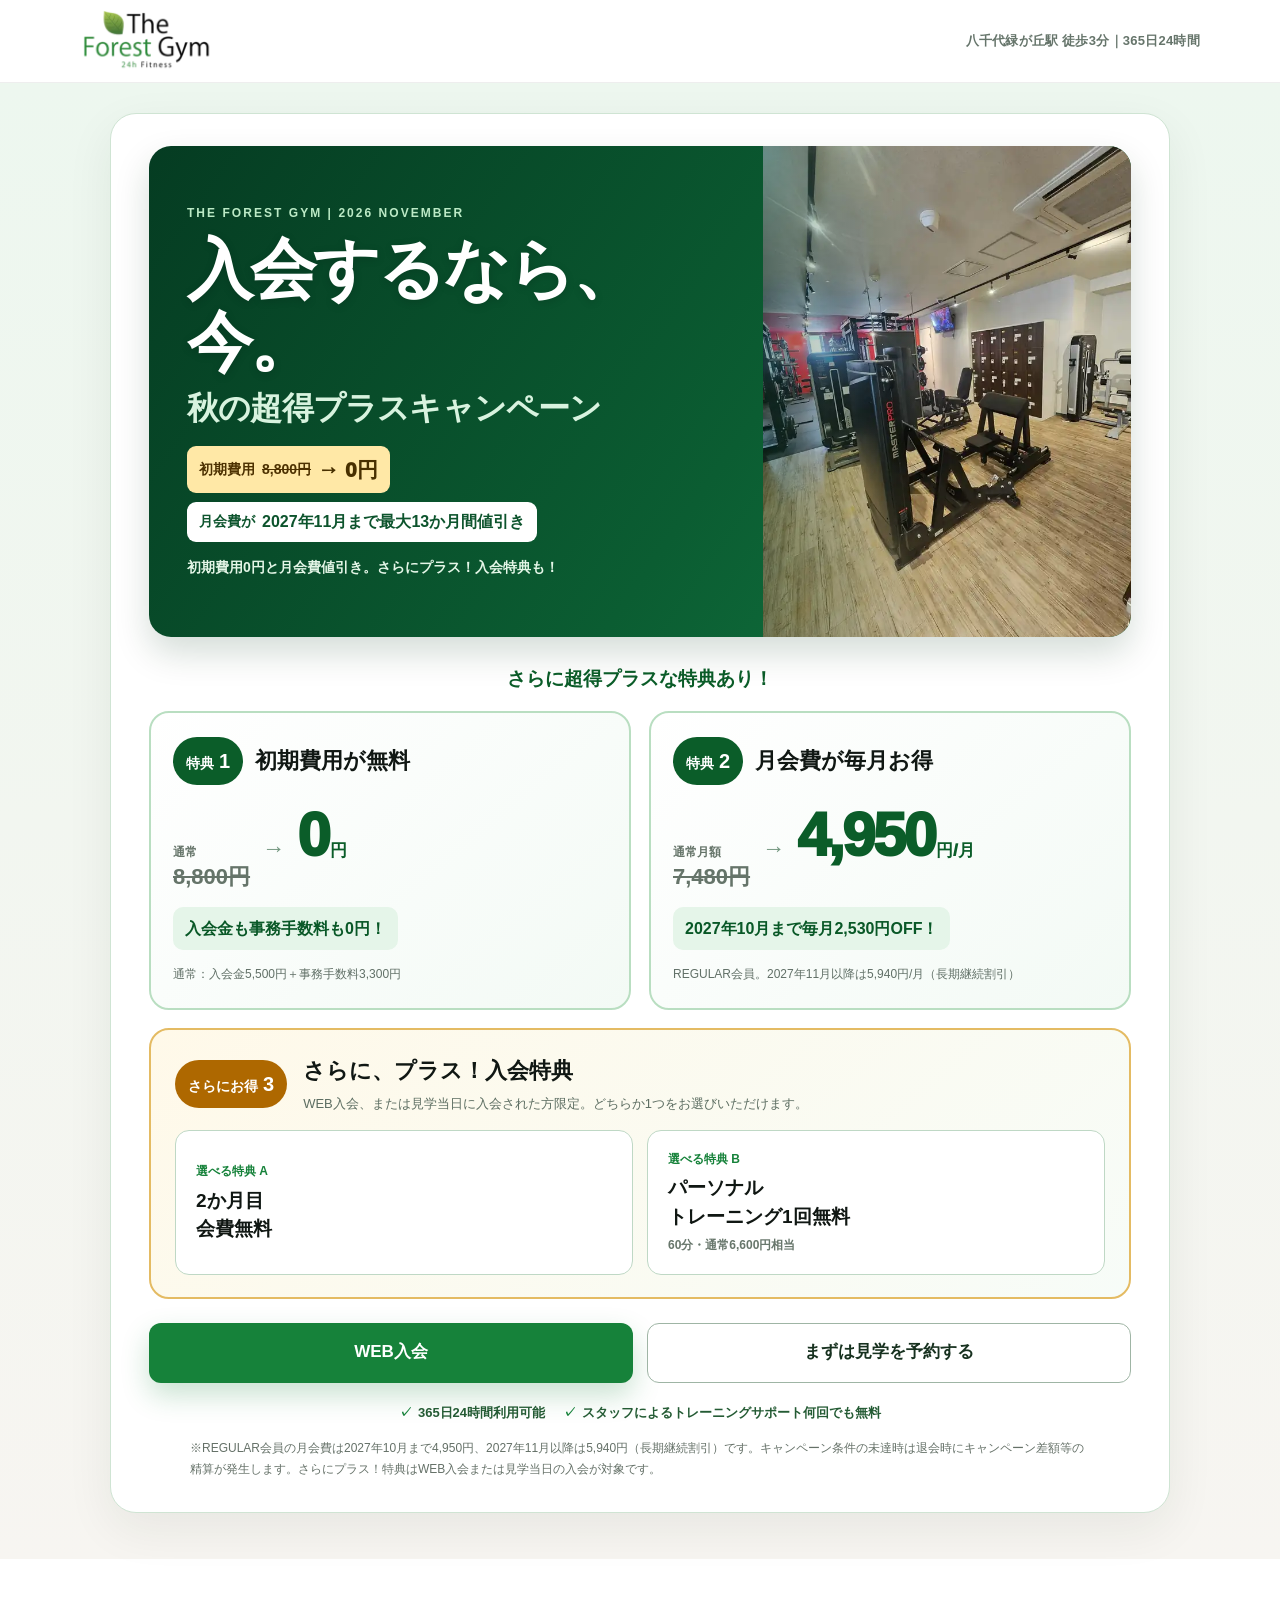
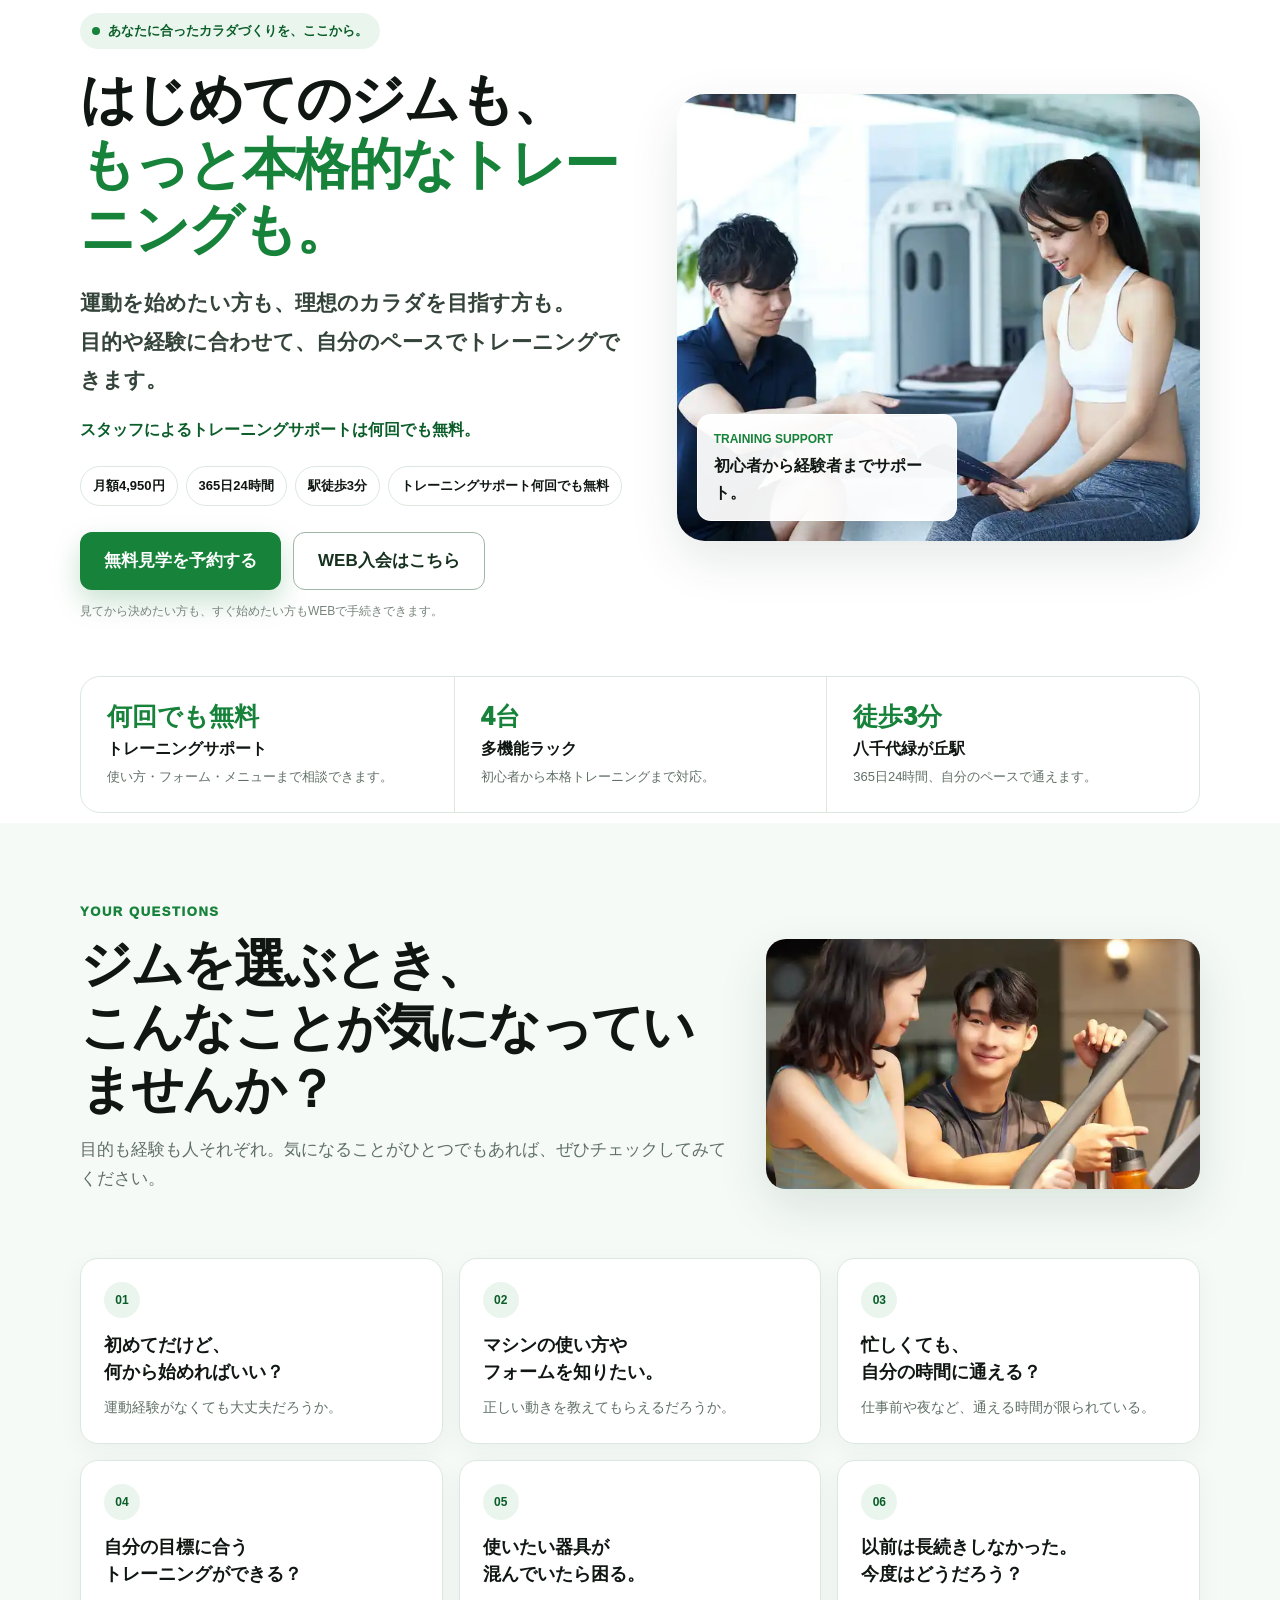
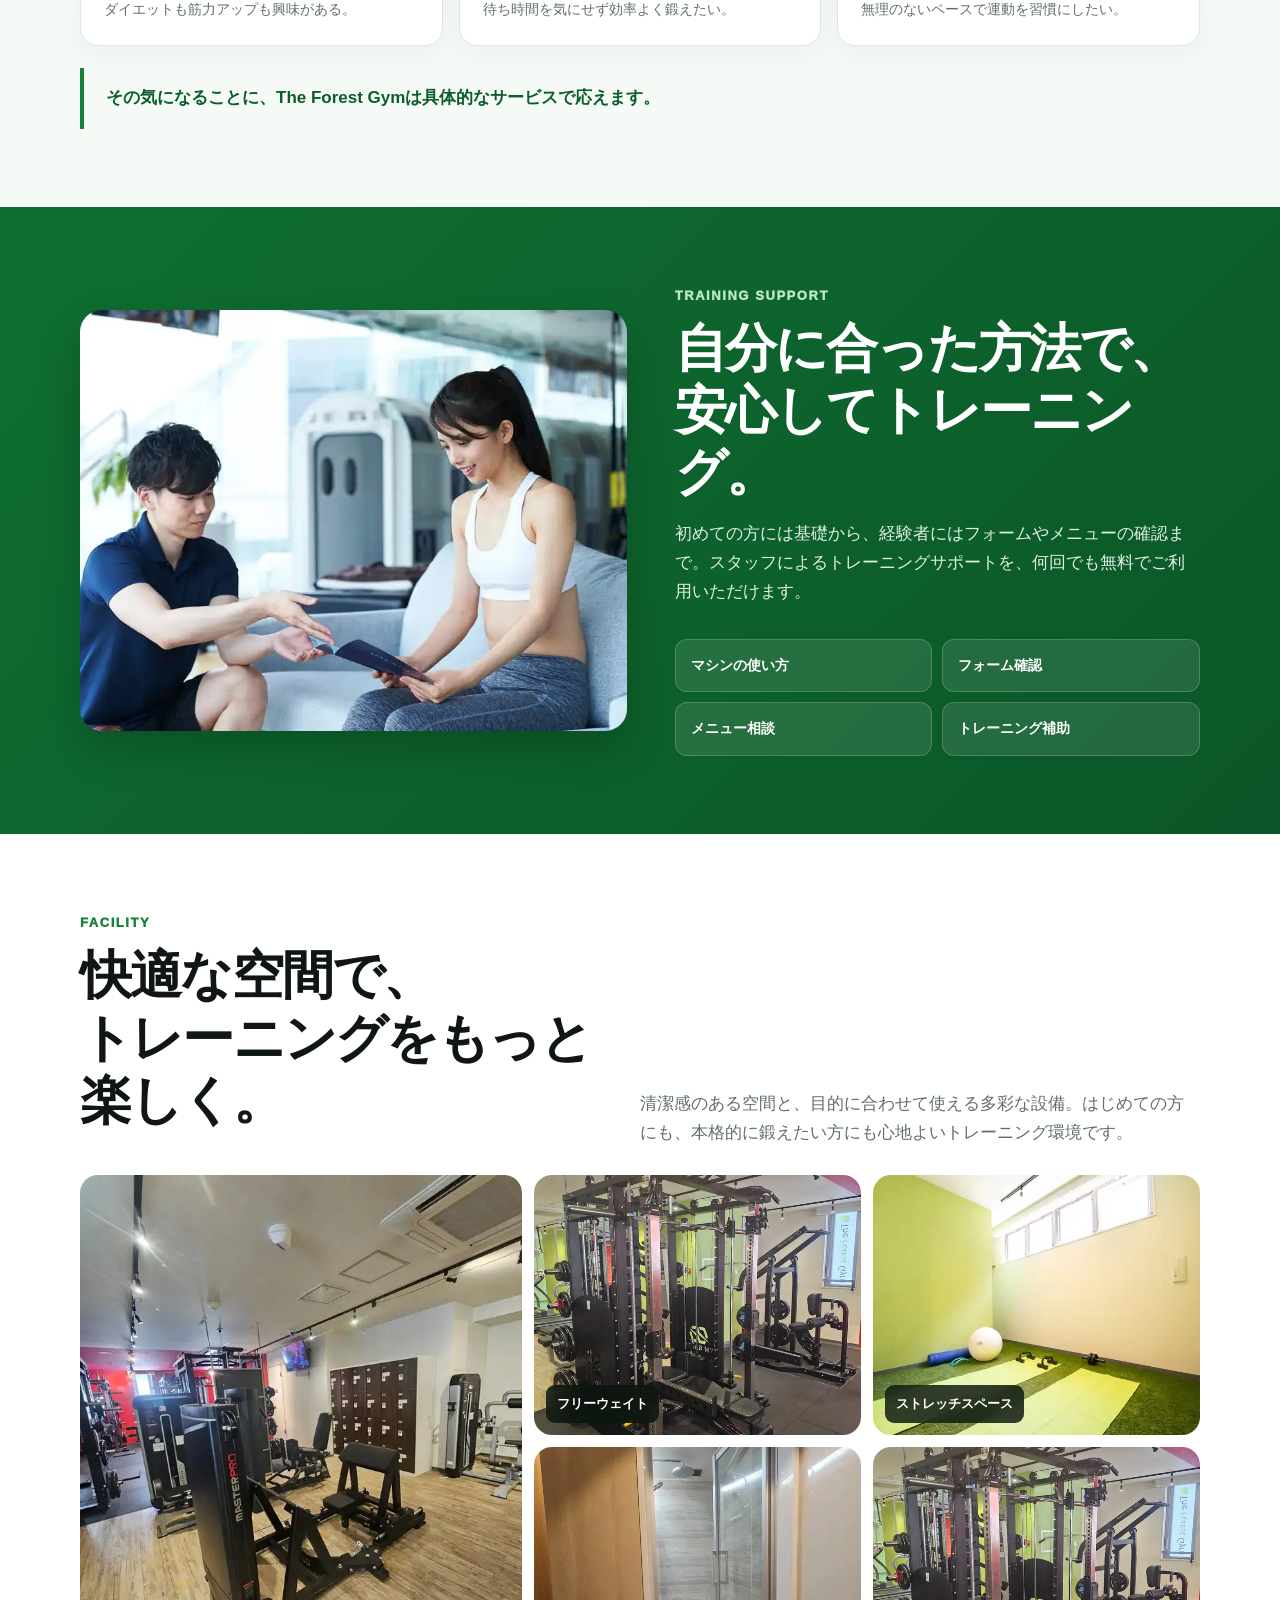
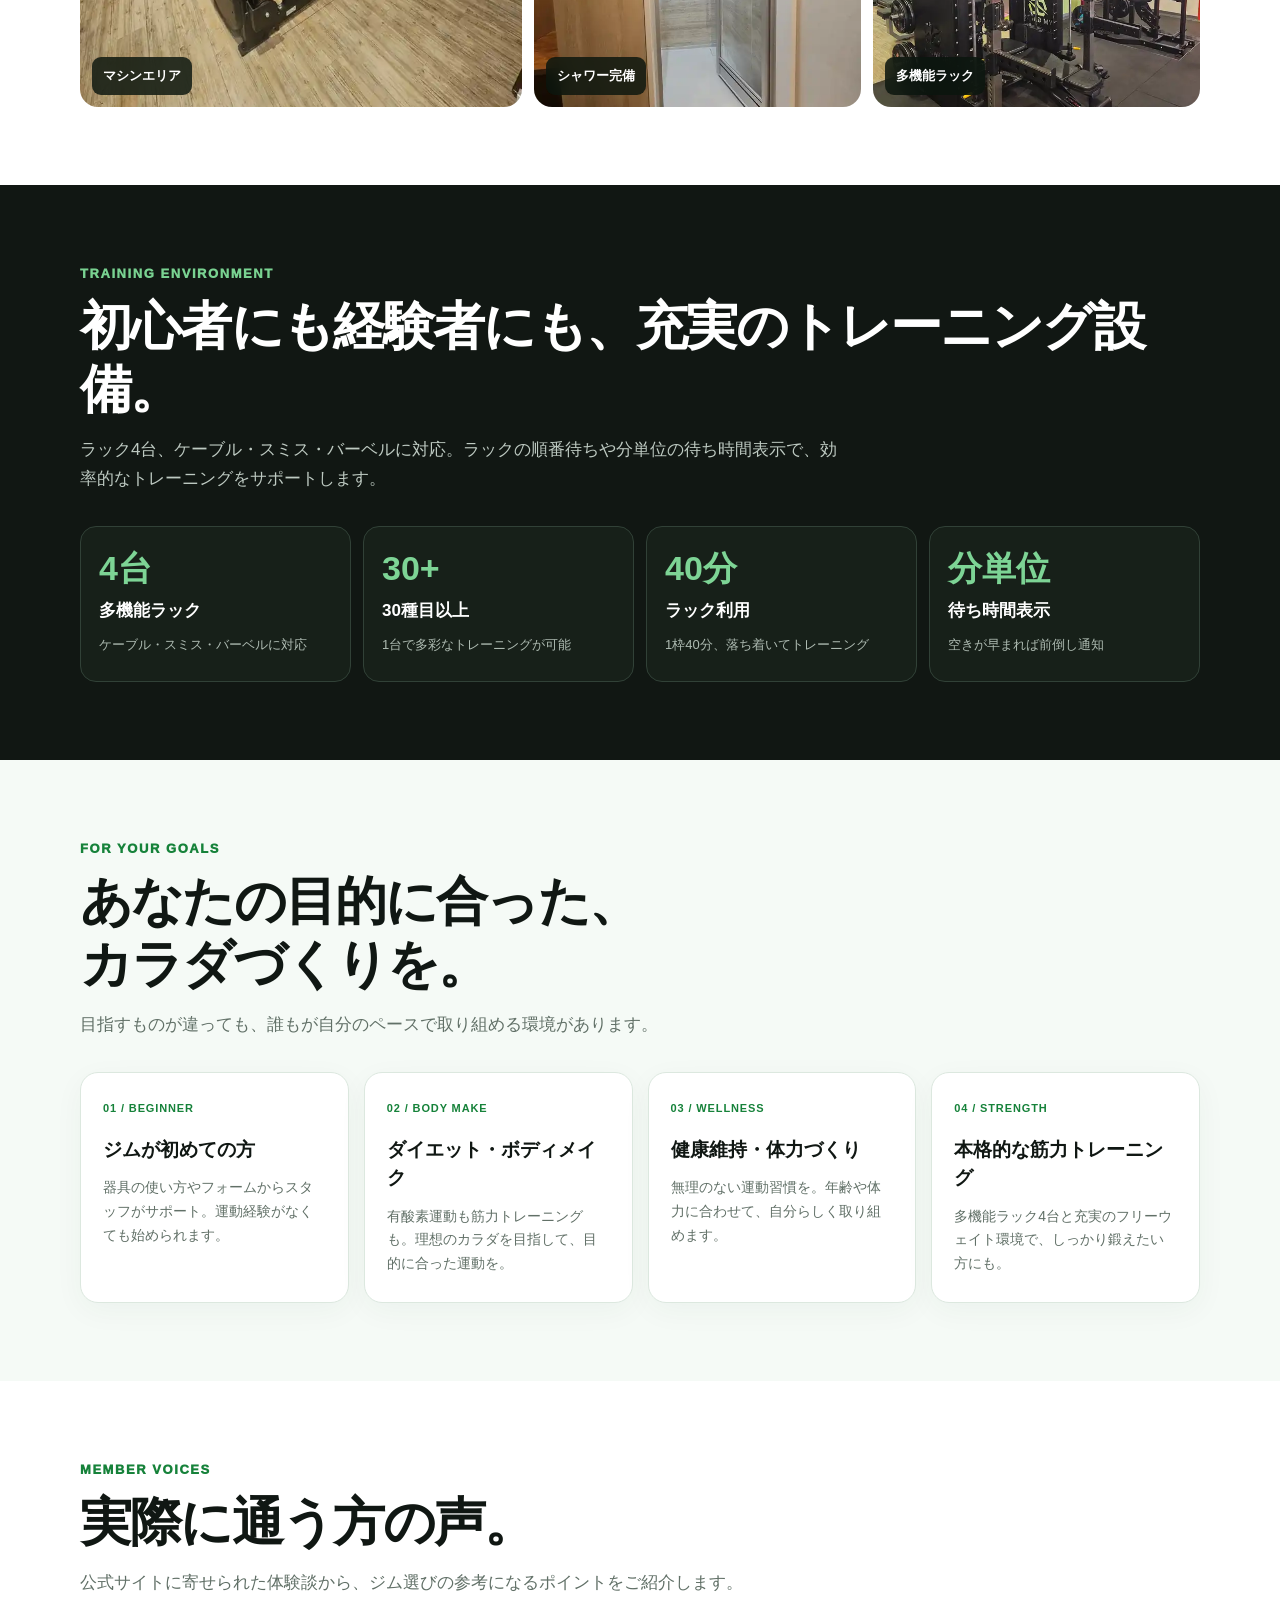
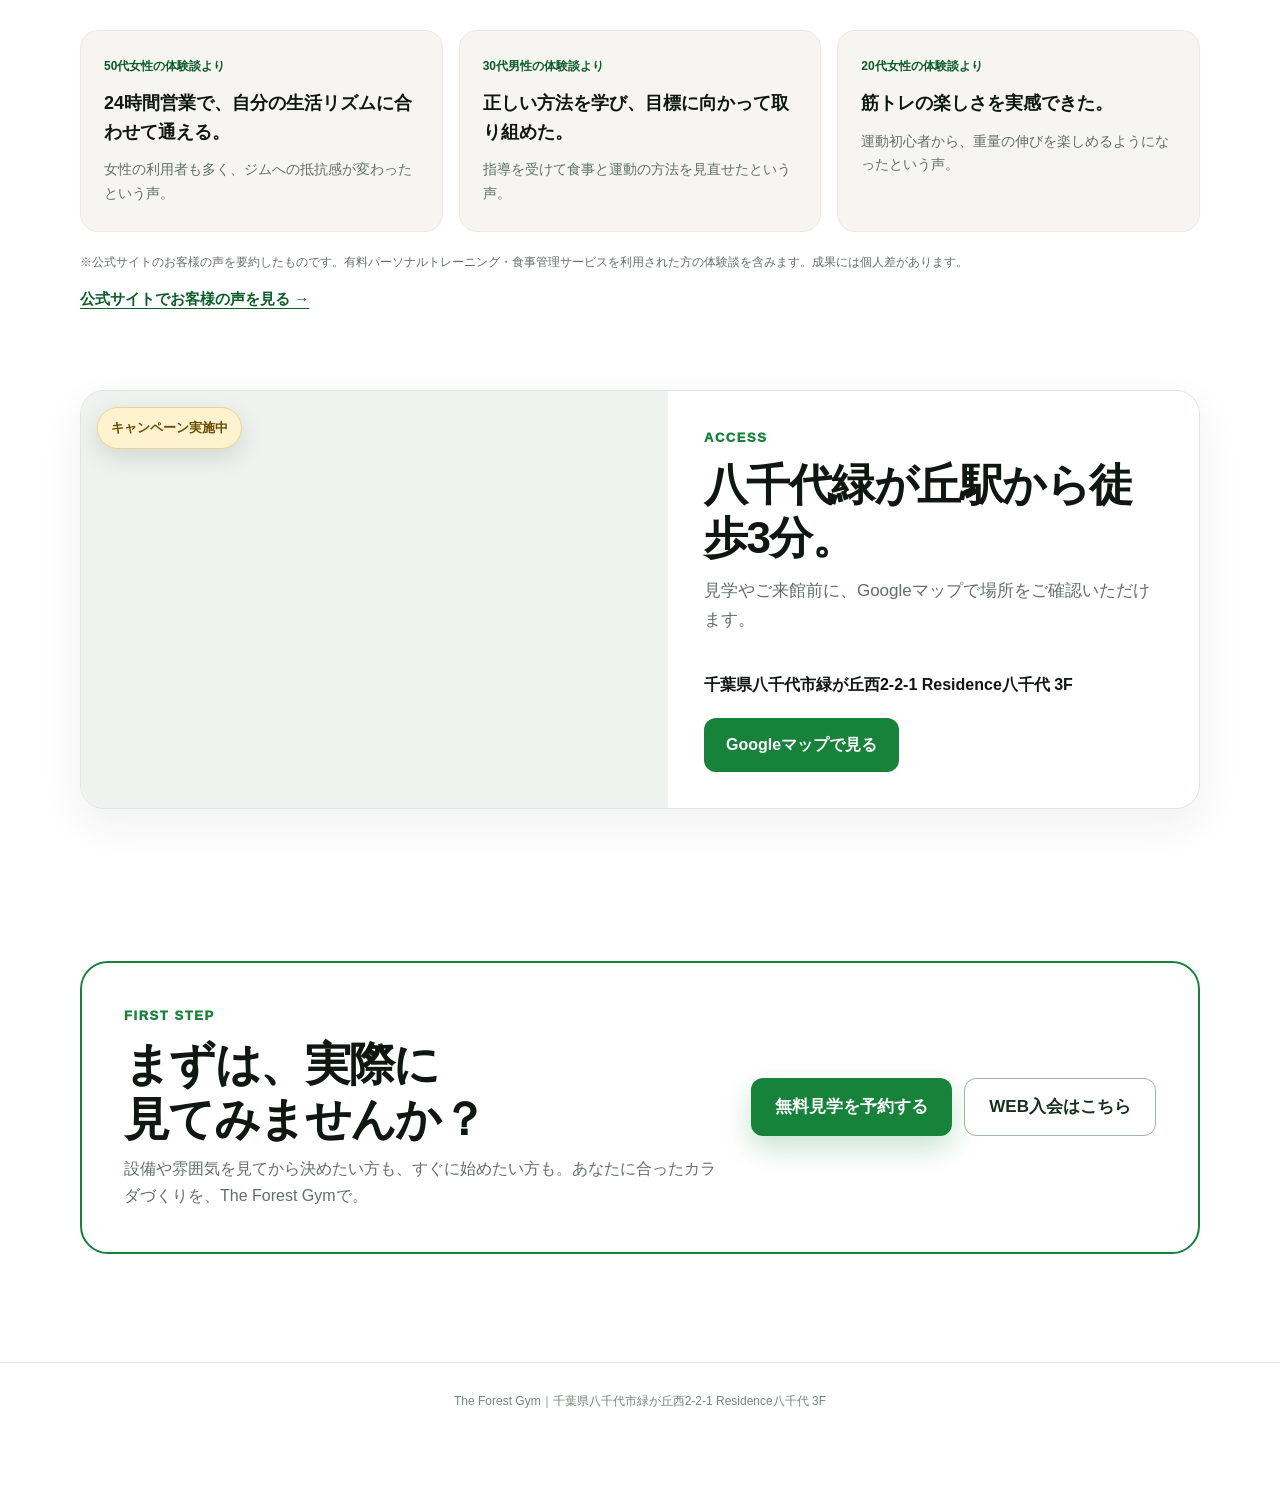
==== commit 8abcb608: "Point existing November preview URL to static preview; align campaign copy" ====
--- a/lp/index.html
+++ b/lp/index.html
@@ -304,11 +304,11 @@
   if(!c || c.classList.contains("november-campaign"))return;
   c.classList.add("november-campaign");
   const meta=document.querySelector('meta[name="description"]');
-  if(meta)meta.content="The Forest Gym 八千代緑が丘｜秋の超得プラスキャンペーン。初期費用8,800円が0円、月会費は2027年11月まで最大13か月間値引き。見学なしWEB入会・見学当日入会ならさらに選べる特典。";
+  if(meta)meta.content="The Forest Gym 八千代緑が丘｜秋の超得プラスキャンペーン。初期費用8,800円が0円、月会費は2027年11月まで最大13か月間値引き。WEB入会・見学当日入会ならさらにプラス！入会特典。";
   c.querySelector(".promo-eyebrow").textContent="THE FOREST GYM | 2026 NOVEMBER";
   c.querySelector(".promo-subhead").textContent="秋の超得プラスキャンペーン";
   c.querySelector(".promo-deadlines").innerHTML='<span class="promo-date">初期費用 <s>8,800円</s> <strong>→ 0円</strong></span><span class="promo-limit">月会費が <strong>2027年11月まで最大13か月間値引き</strong></span>';
-  c.querySelector(".promo-lead").textContent="初期費用0円と月会費値引き。さらに選べる特典も！";
+  c.querySelector(".promo-lead").textContent="初期費用0円と月会費値引き。さらにプラス！入会特典も！";
   c.querySelector(".guarantee-intro").textContent="さらに超得プラスな特典あり！";
   const cards=c.querySelectorAll(".campaign-benefit");
   cards[0].setAttribute("aria-label","特典1 初期費用8,800円が0円");
@@ -318,14 +318,18 @@
   const choice=c.querySelector(".campaign-choice-panel");
   choice.querySelector(".choice-heading .benefit-label").innerHTML="さらにお得 <b>3</b>";
   choice.querySelector(".choice-heading h3").textContent="さらに、プラス！入会特典";
-  choice.querySelector(".choice-heading p").textContent="見学せずにWEB入会、または見学当日に入会された方限定。どちらか1つをお選びいただけます。";
+  choice.querySelector(".choice-heading p").textContent="WEB入会、または見学当日に入会された方限定。どちらか1つをお選びいただけます。";
   choice.querySelector(".choice-card:last-child strong").innerHTML="パーソナル<br>トレーニング1回無料";
   choice.querySelector(".choice-card:last-child small").textContent="60分・通常6,600円相当";
   c.querySelector('.campaign-cta [data-cta="join"]').textContent="WEB入会";
   c.querySelector(".offer-terms").textContent="※REGULAR会員の月会費は2027年10月まで4,950円、2027年11月以降は5,940円（長期継続割引）です。キャンペーン条件の未達時は退会時にキャンペーン差額等の精算が発生します。さらにプラス！特典はWEB入会または見学当日の入会が対象です。";
  }
  const remaining=SWITCH_AT-Date.now();
- if(new URLSearchParams(window.location.search).get("preview")==="nov2026" || remaining<=0)applyNovember();
+ if(new URLSearchParams(window.location.search).get("preview")==="nov2026"){
+  window.location.replace(new URL("./november-preview.html",window.location.href).toString());
+  return;
+ }
+ if(remaining<=0)applyNovember();
  else window.setTimeout(applyNovember,remaining);
 })();
 </script>
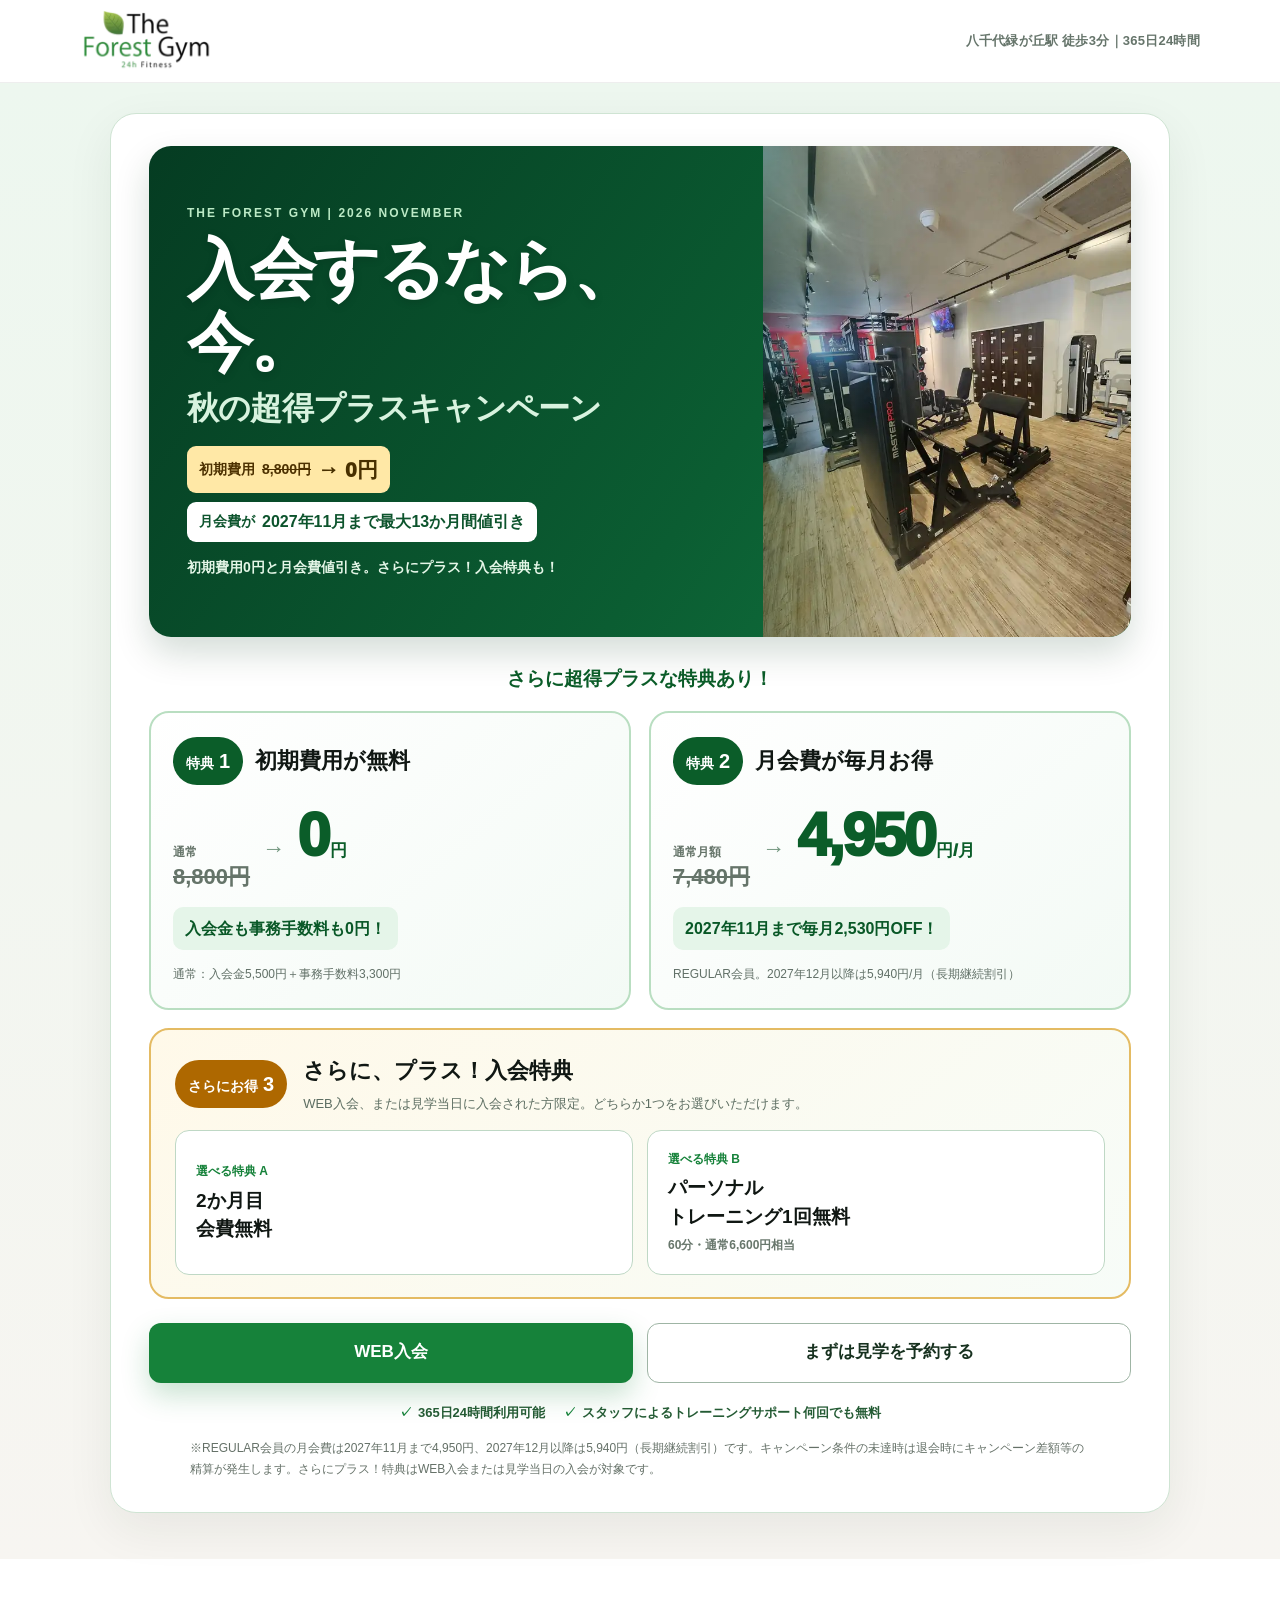
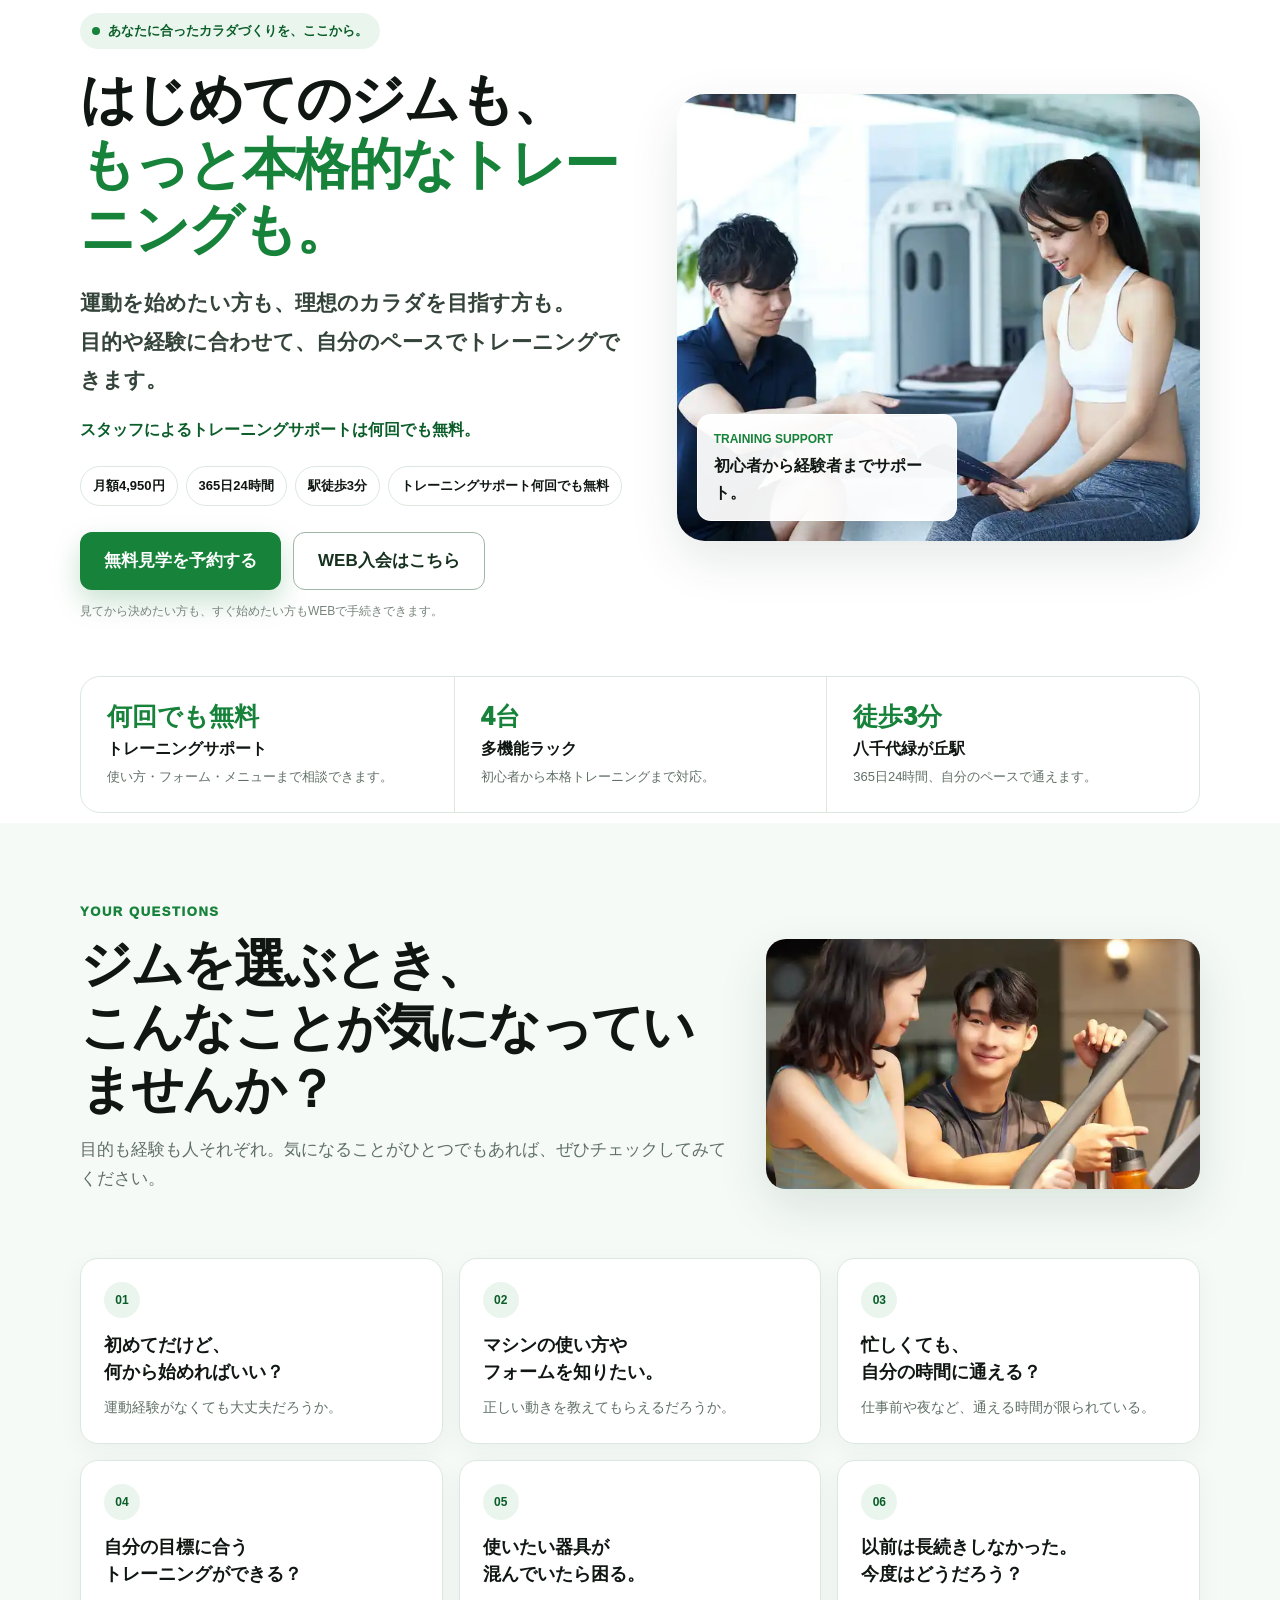
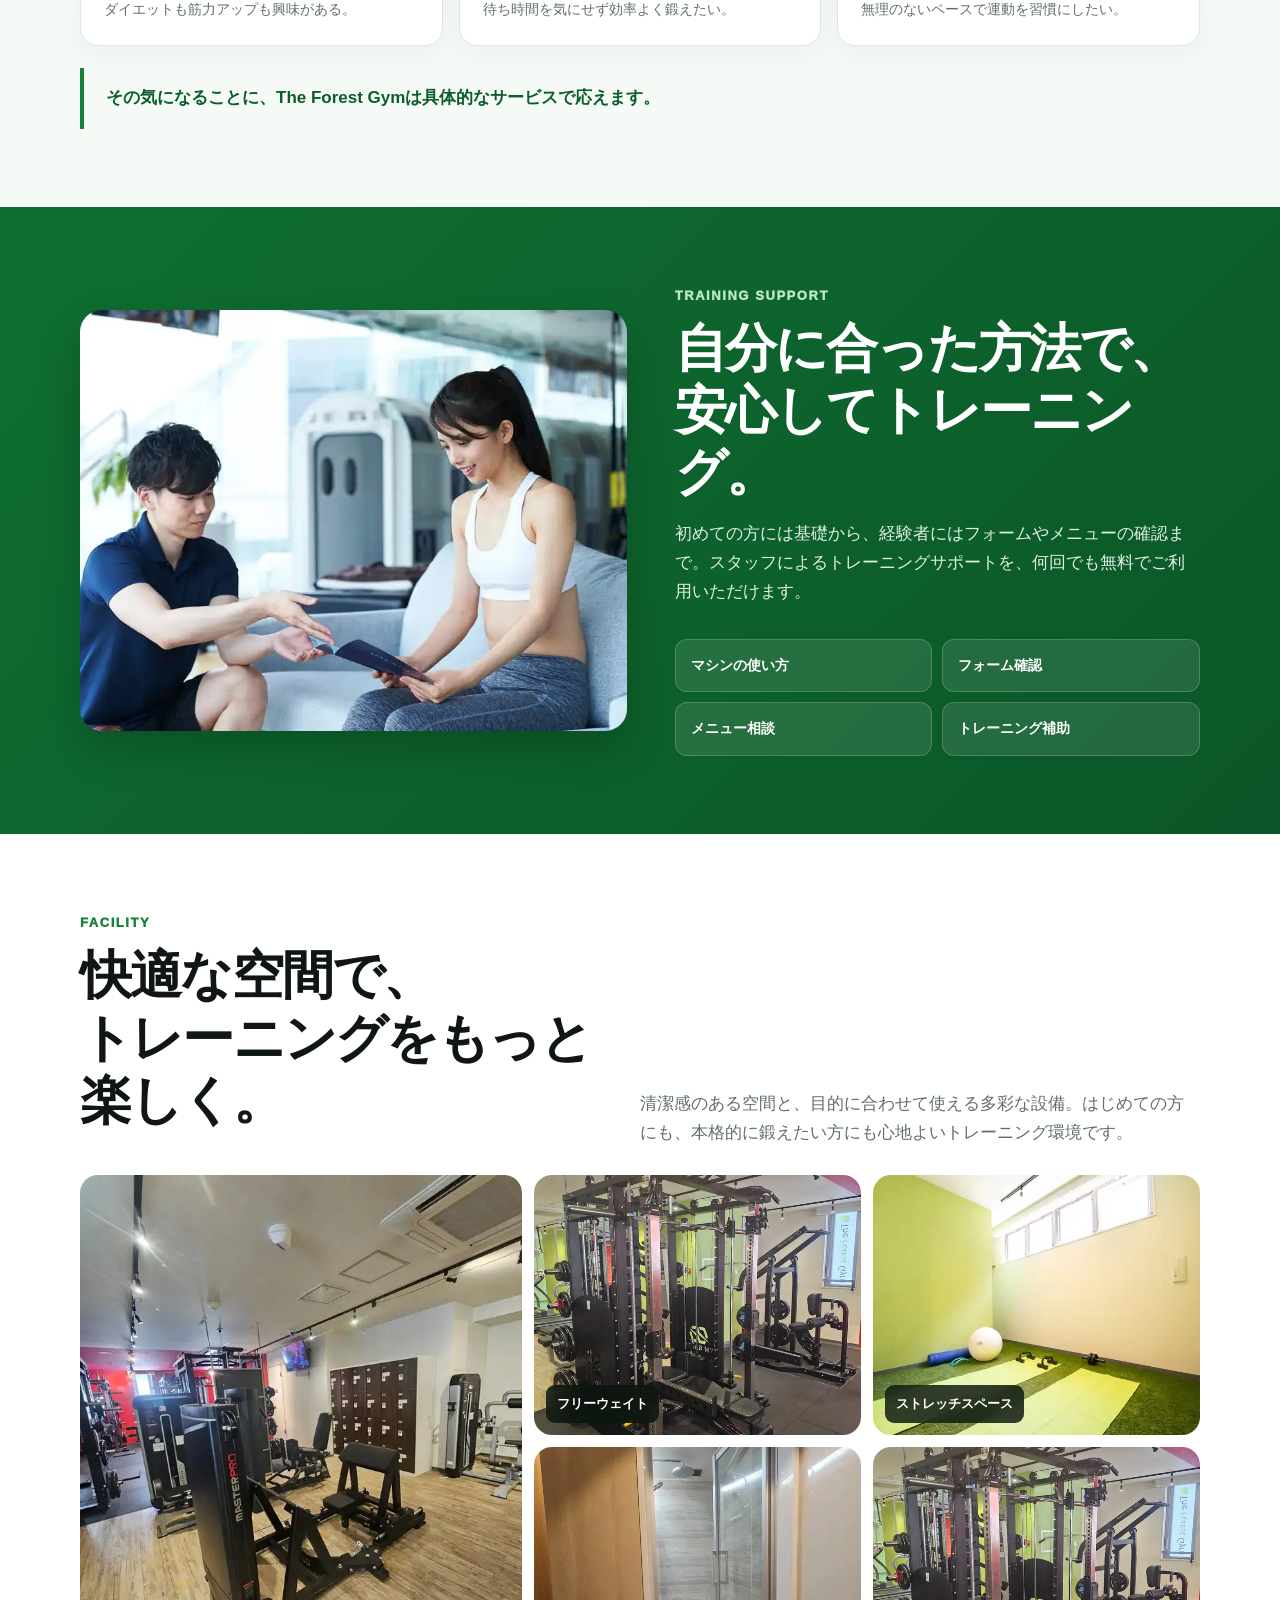
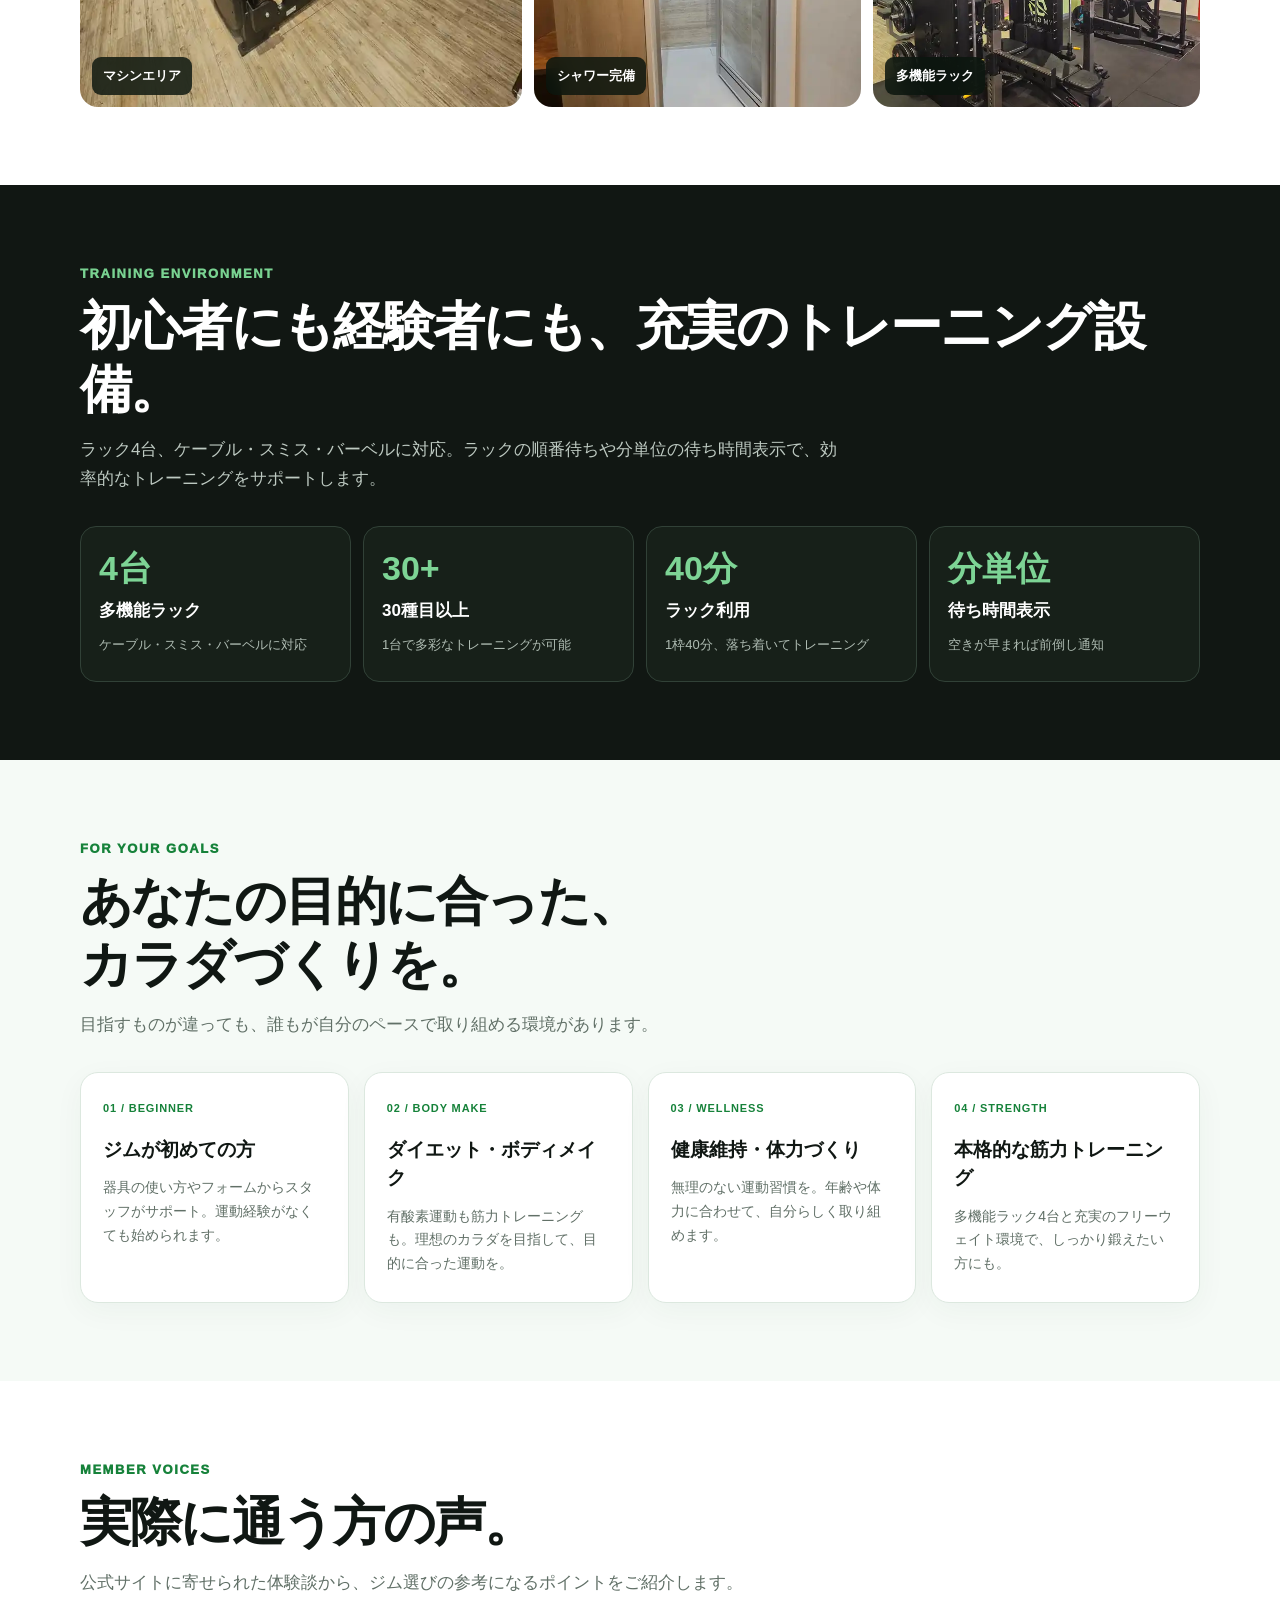
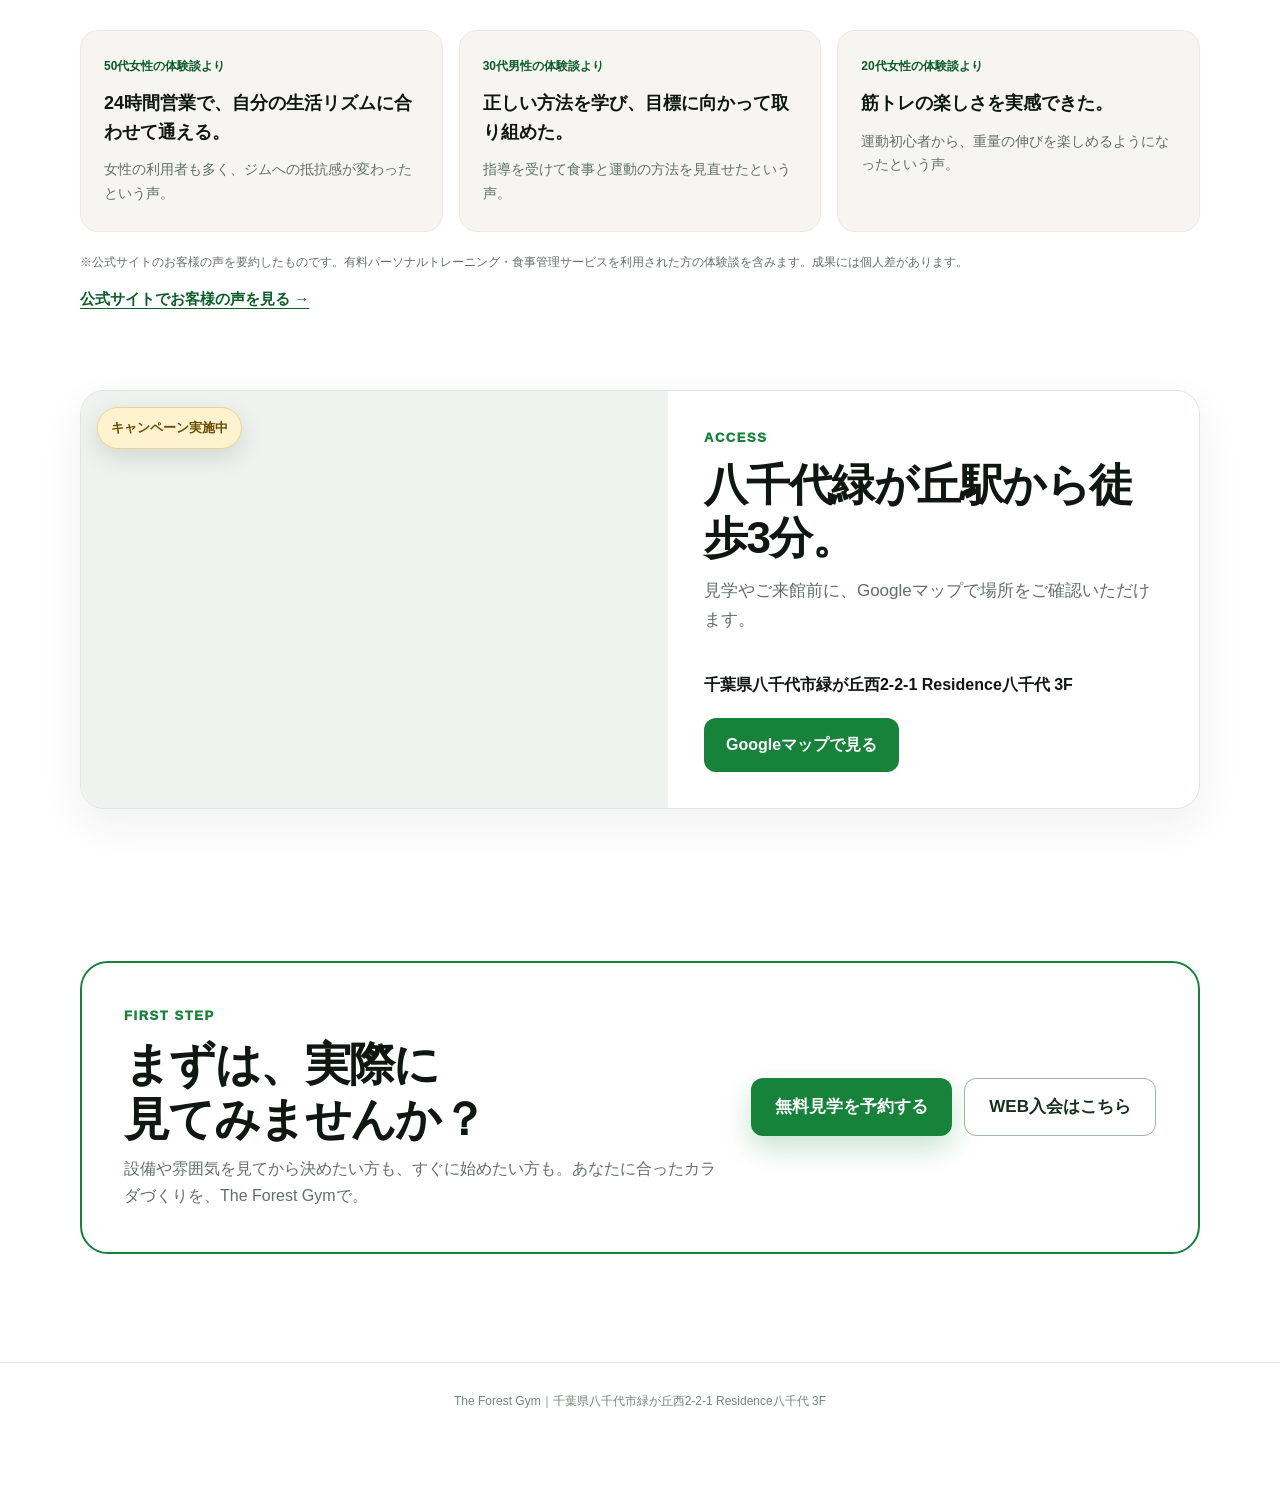
==== commit 5de72368: "Correct November campaign discount through November 2027 in benefit 2 and terms" ====
--- a/lp/index.html
+++ b/lp/index.html
@@ -312,9 +312,9 @@
   c.querySelector(".guarantee-intro").textContent="さらに超得プラスな特典あり！";
   const cards=c.querySelectorAll(".campaign-benefit");
   cards[0].setAttribute("aria-label","特典1 初期費用8,800円が0円");
-  cards[1].setAttribute("aria-label","特典2 REGULAR月会費7,480円が4,950円 2027年10月まで");
-  cards[1].querySelector(".benefit-emphasis").textContent="2027年10月まで毎月2,530円OFF！";
-  cards[1].querySelector(".benefit-detail").textContent="REGULAR会員。2027年11月以降は5,940円/月（長期継続割引）";
+  cards[1].setAttribute("aria-label","特典2 REGULAR月会費7,480円が4,950円 2027年11月まで");
+  cards[1].querySelector(".benefit-emphasis").textContent="2027年11月まで毎月2,530円OFF！";
+  cards[1].querySelector(".benefit-detail").textContent="REGULAR会員。2027年12月以降は5,940円/月（長期継続割引）";
   const choice=c.querySelector(".campaign-choice-panel");
   choice.querySelector(".choice-heading .benefit-label").innerHTML="さらにお得 <b>3</b>";
   choice.querySelector(".choice-heading h3").textContent="さらに、プラス！入会特典";
@@ -322,14 +322,10 @@
   choice.querySelector(".choice-card:last-child strong").innerHTML="パーソナル<br>トレーニング1回無料";
   choice.querySelector(".choice-card:last-child small").textContent="60分・通常6,600円相当";
   c.querySelector('.campaign-cta [data-cta="join"]').textContent="WEB入会";
-  c.querySelector(".offer-terms").textContent="※REGULAR会員の月会費は2027年10月まで4,950円、2027年11月以降は5,940円（長期継続割引）です。キャンペーン条件の未達時は退会時にキャンペーン差額等の精算が発生します。さらにプラス！特典はWEB入会または見学当日の入会が対象です。";
+  c.querySelector(".offer-terms").textContent="※REGULAR会員の月会費は2027年11月まで4,950円、2027年12月以降は5,940円（長期継続割引）です。キャンペーン条件の未達時は退会時にキャンペーン差額等の精算が発生します。さらにプラス！特典はWEB入会または見学当日の入会が対象です。";
  }
  const remaining=SWITCH_AT-Date.now();
- if(new URLSearchParams(window.location.search).get("preview")==="nov2026"){
-  window.location.replace(new URL("./november-preview.html",window.location.href).toString());
-  return;
- }
- if(remaining<=0)applyNovember();
+ if(new URLSearchParams(window.location.search).get("preview")==="nov2026" || remaining<=0)applyNovember();
  else window.setTimeout(applyNovember,remaining);
 })();
 </script>
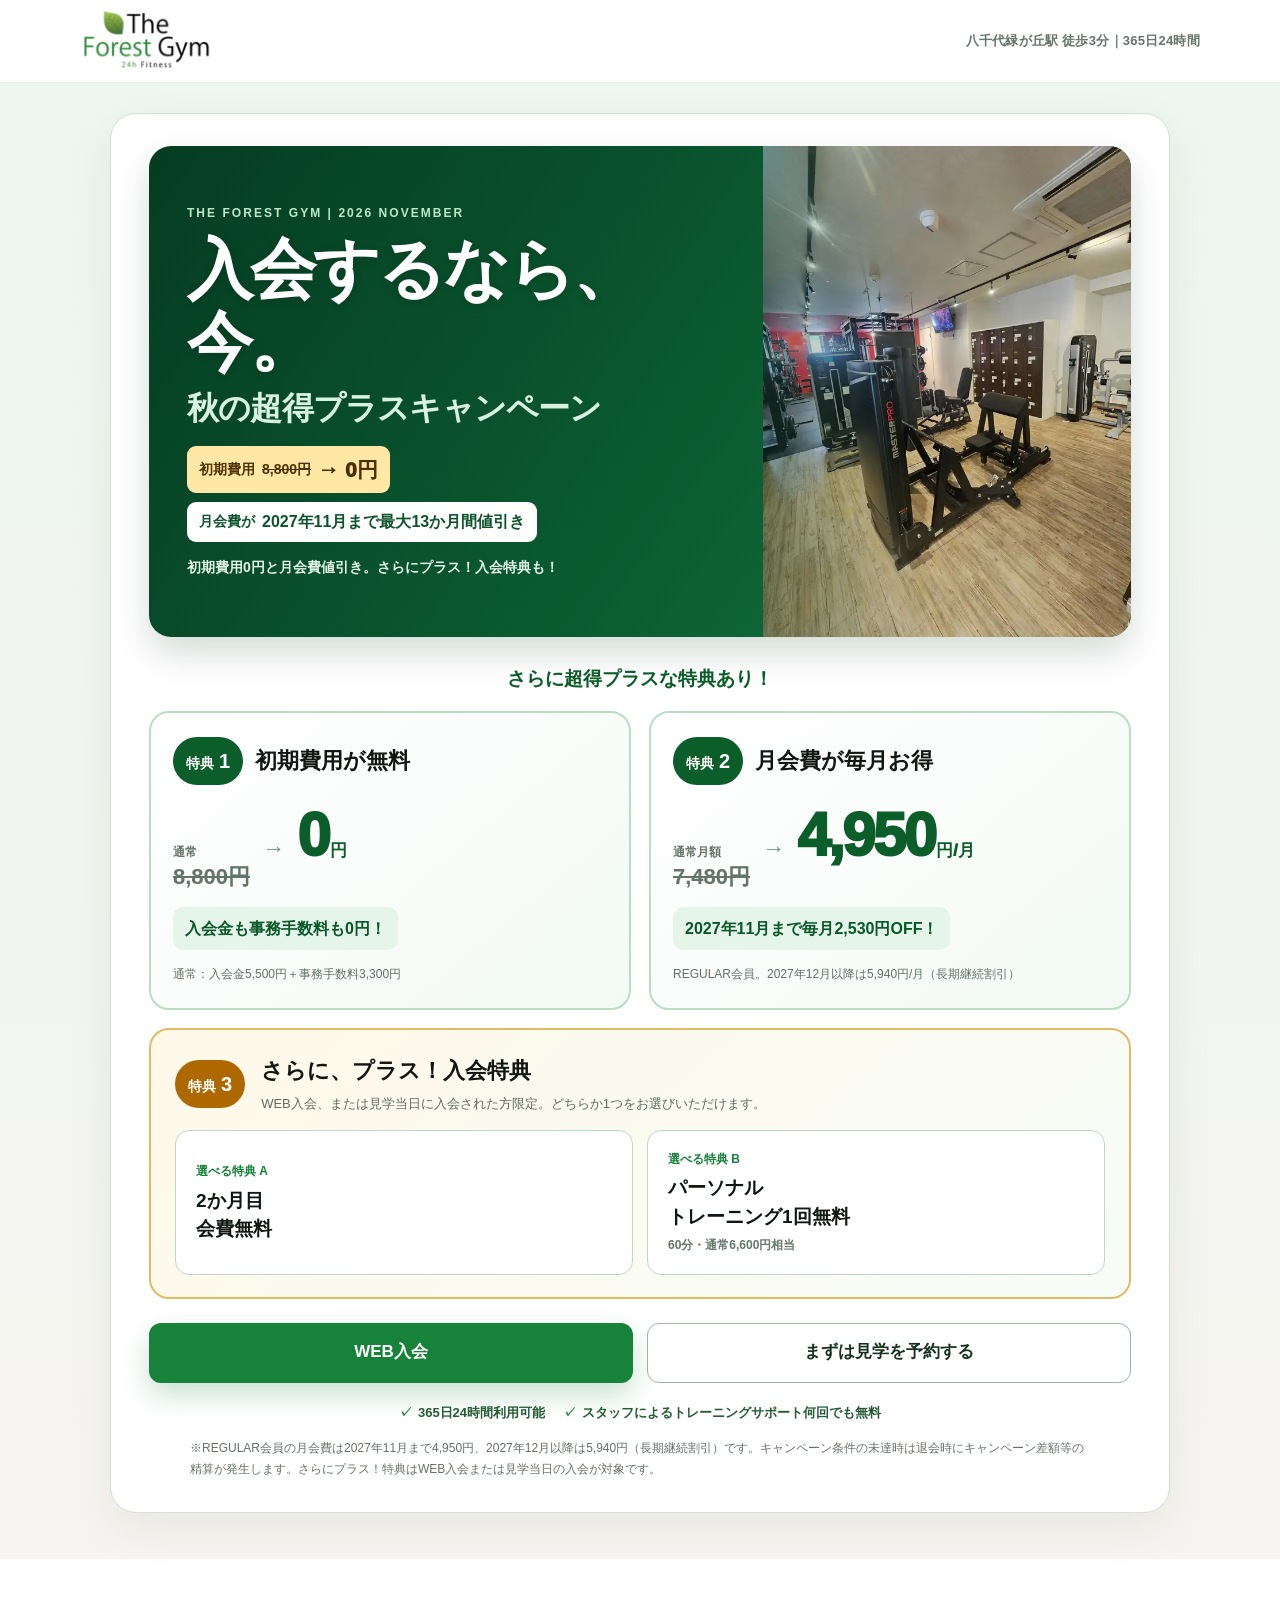
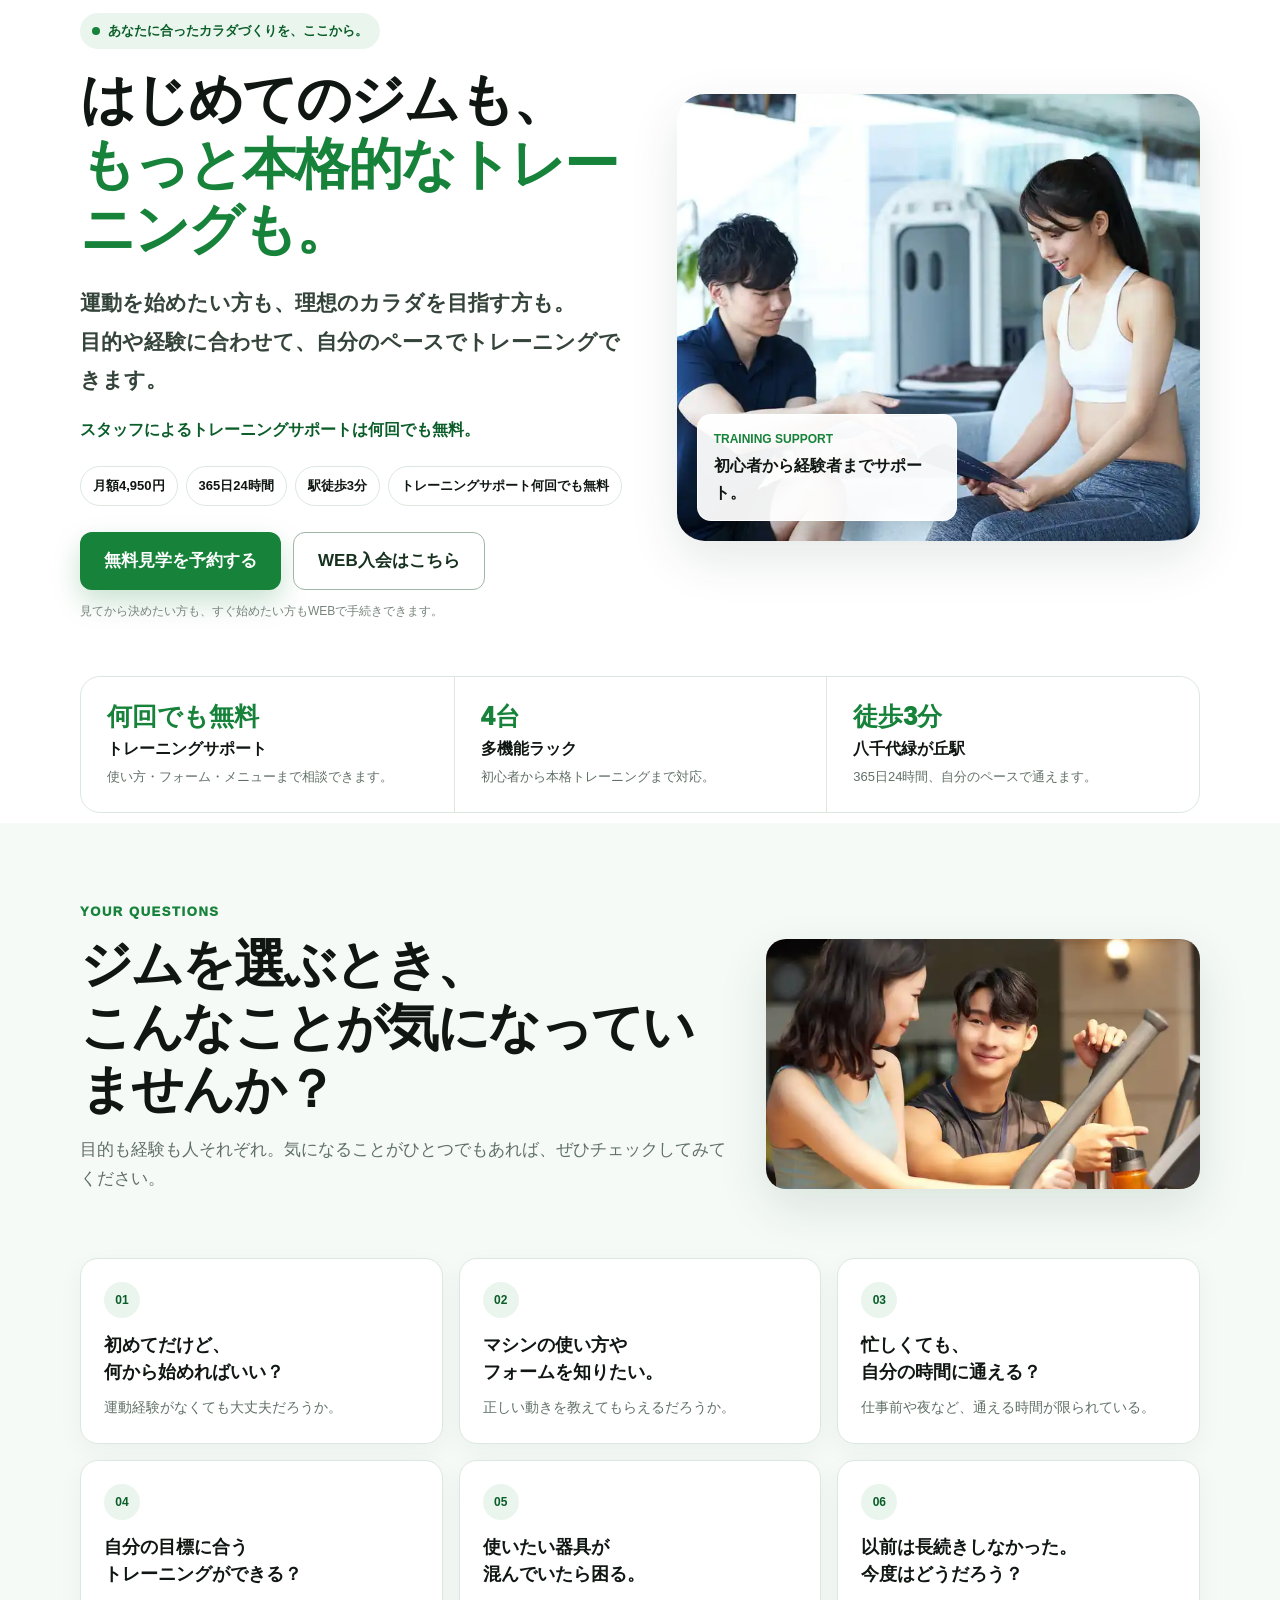
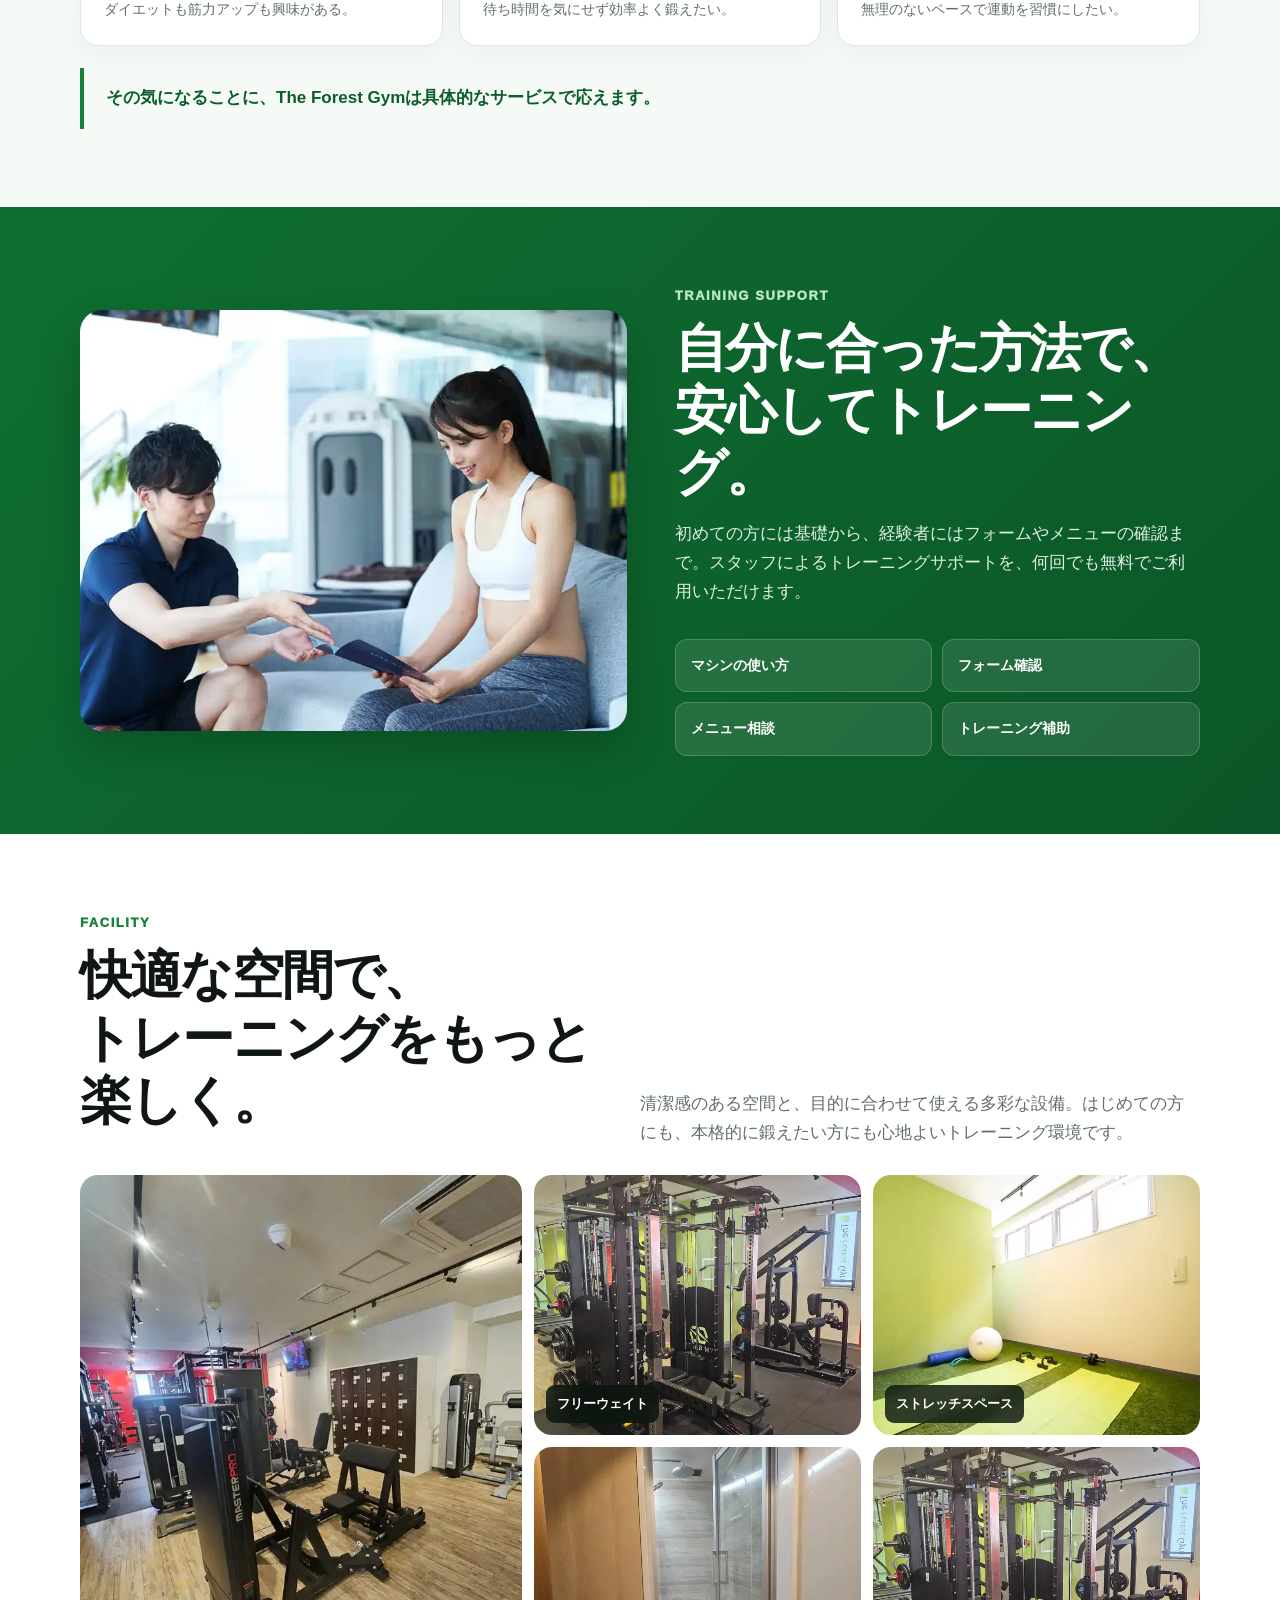
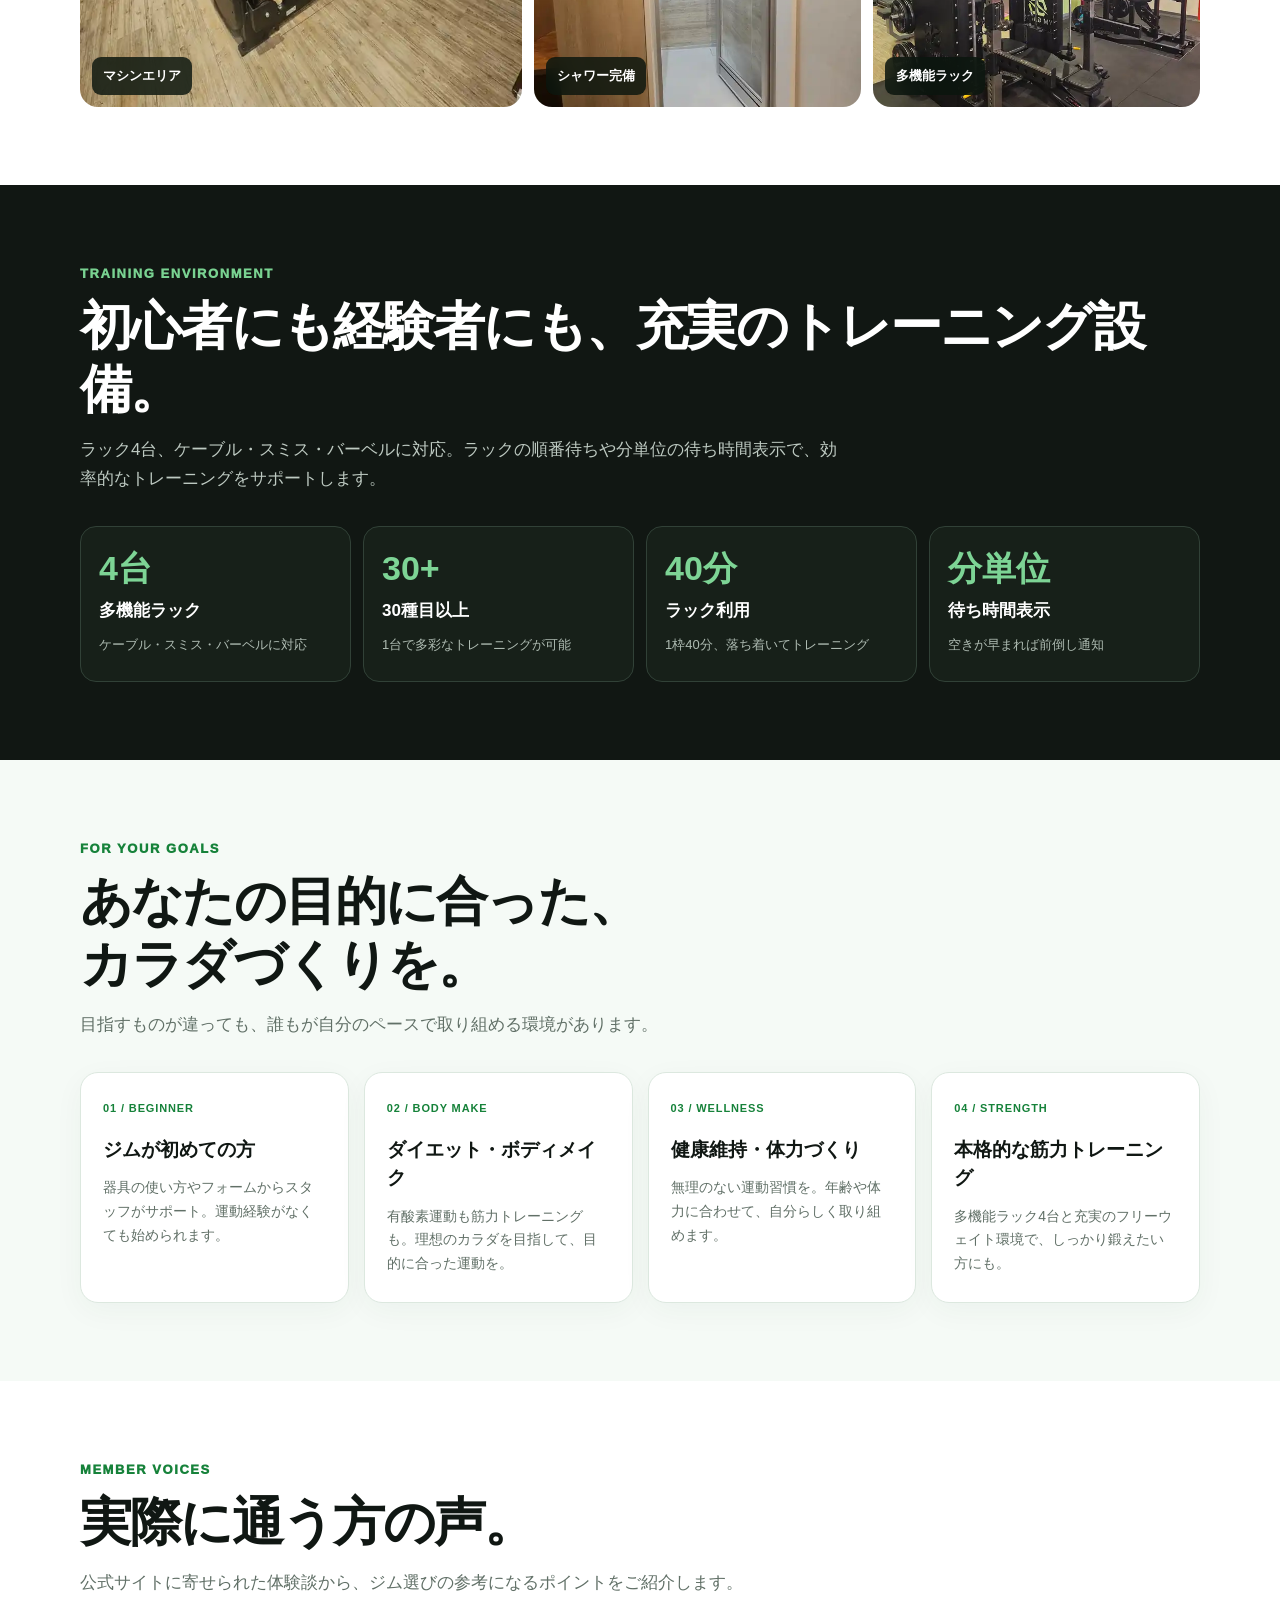
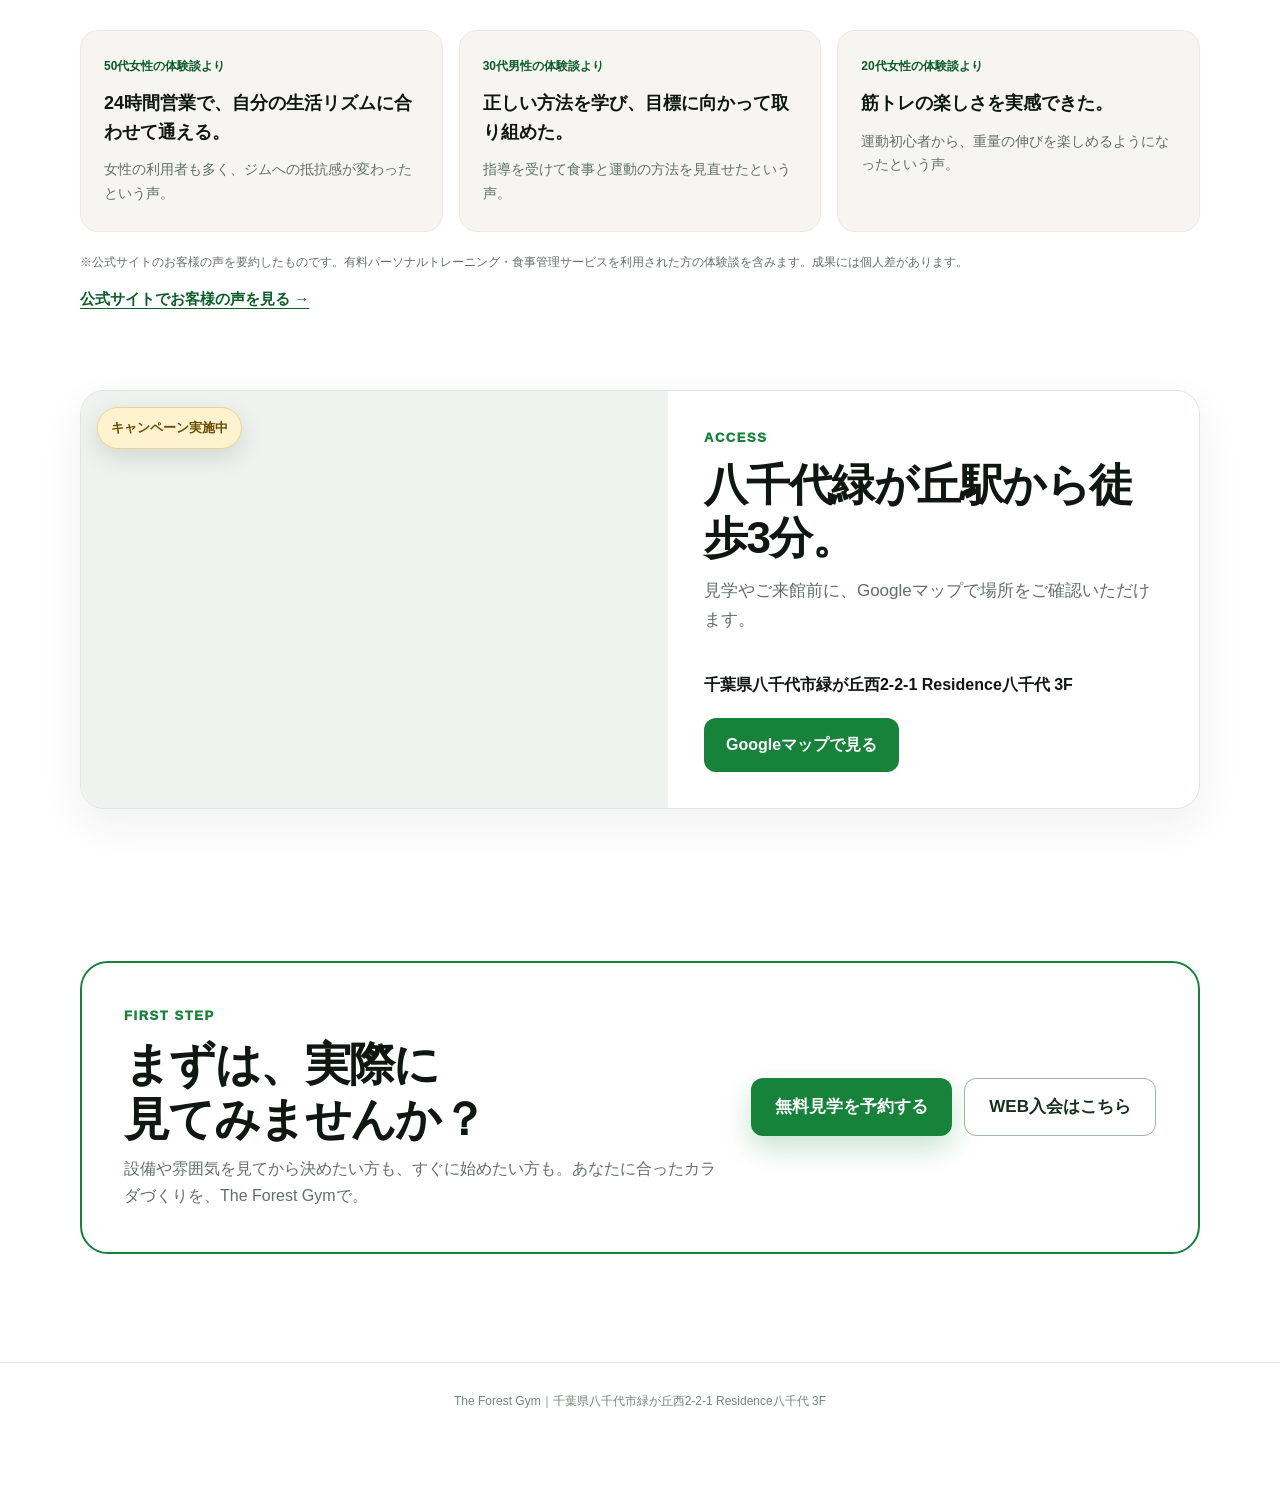
==== commit c93ec17c: "Make 2027 November discount the literal LP HTML; preserve October schedule" ====
--- a/lp/index.html
+++ b/lp/index.html
@@ -5,7 +5,7 @@
 <meta name="viewport" content="width=device-width,initial-scale=1,viewport-fit=cover">
 <meta name="theme-color" content="#ffffff">
 <title>はじめてのジムも、本格トレーニングも。｜The Forest Gym 八千代緑が丘</title>
-<meta name="description" content="10月31日まで・先着30名様限定のカラダ改革キャンペーン。The Forest Gym 八千代緑が丘。初期費用8,800円が0円、REGULAR月会費7,480円が4,950円。さらに選べる入会特典。見学予約・WEB入会受付中。">
+<meta name="description" content="The Forest Gym 八千代緑が丘｜秋の超得プラスキャンペーン。初期費用8,800円が0円、月会費は2027年11月まで最大13か月間値引き。さらにプラス！特典あり。">
 <script async src="https://www.googletagmanager.com/gtag/js?id=G-E3E38WJLME"></script>
 <script>
 window.dataLayer=window.dataLayer||[];function gtag(){dataLayer.push(arguments)}gtag('js',new Date());gtag('config','G-E3E38WJLME');
@@ -171,18 +171,18 @@
 <body>
 <header class="header"><div class="wrap head"><img class="logo" src="./logo-header.webp?v=20261006-2304" alt="The Forest Gym"><div class="headinfo">八千代緑が丘駅 徒歩3分｜365日24時間</div></div></header>
 <main>
-<section class="campaign campaign-first" id="campaign">
+<section class="campaign campaign-first november-campaign" id="campaign">
   <div class="wrap campaign-box">
     <div class="campaign-intro campaign-promo">
       <div class="campaign-promo-copy">
-        <div class="promo-eyebrow">THE FOREST GYM | 2026 AUTUMN</div>
+        <div class="promo-eyebrow">THE FOREST GYM | 2026 NOVEMBER</div>
         <h2>入会するなら、<br>今。</h2>
-        <p class="promo-subhead">カラダ改革キャンペーン</p>
+        <p class="promo-subhead">秋の超得プラスキャンペーン</p>
         <div class="promo-deadlines">
-          <span class="promo-date">2026年 <strong>10月31日</strong> まで</span>
-          <span class="promo-limit"><strong>先着30名様</strong>限定</span>
+          <span class="promo-date">初期費用 <s>8,800円</s> <strong>→ 0円</strong></span>
+          <span class="promo-limit">月会費が <strong>2027年11月まで最大13か月間値引き</strong></span>
         </div>
-        <p class="promo-lead">今ならうれしい3つの入会特典。</p>
+        <p class="promo-lead">初期費用0円と月会費値引き。さらにプラス！入会特典も！</p>
       </div>
       <div class="campaign-promo-photo">
         <img src="[data-uri]" alt="The Forest Gymのマシンエリア" loading="eager" fetchpriority="high">
@@ -200,25 +200,25 @@
         <div class="benefit-emphasis">入会金も事務手数料も0円！</div>
         <p class="benefit-detail">通常：入会金5,500円＋事務手数料3,300円</p>
       </article>
-      <article class="campaign-benefit" aria-label="特典2 通常月会費7,480円が4,950円 2027年10月まで">
+      <article class="campaign-benefit" aria-label="特典2 通常月会費7,480円が4,950円 2027年11月まで">
         <div class="benefit-head"><span class="benefit-label">特典 <b>2</b></span><h3>月会費が毎月お得</h3></div>
         <div class="benefit-prices">
           <div class="benefit-original"><span>通常月額</span><s>7,480円</s></div>
           <span class="benefit-arrow" aria-hidden="true">→</span>
           <div class="benefit-now"><strong>4,950<span>円/月</span></strong></div>
         </div>
-        <div class="benefit-emphasis">2027年10月まで毎月2,530円OFF！</div>
-        <p class="benefit-detail">REGULAR会員。2027年11月以降は5,940円/月</p>
+        <div class="benefit-emphasis">2027年11月まで毎月2,530円OFF！</div>
+        <p class="benefit-detail">REGULAR会員。2027年12月以降は5,940円/月（長期継続割引）</p>
       </article>
     </div>
     <div class="campaign-choice-panel">
       <div class="choice-heading">
         <span class="benefit-label">特典 <b>3</b></span>
-        <div><h3>さらに、選べる入会特典</h3><p>お好きな方をひとつお選びください。</p></div>
+        <div><h3>さらに、プラス！入会特典</h3><p>WEB入会、または見学当日に入会された方限定。どちらか1つをお選びいただけます。</p></div>
       </div>
       <div class="choice-grid">
         <div class="choice-card"><span>選べる特典 A</span><strong>2か月目<br>会費無料</strong></div>
-        <div class="choice-card"><span>選べる特典 B</span><strong>パーソナル<br>トレーニング60分無料</strong><small>通常6,600円相当</small></div>
+        <div class="choice-card"><span>選べる特典 B</span><strong>パーソナル<br>トレーニング1回無料</strong><small>60分・通常6,600円相当</small></div>
       </div>
     </div>
     <div class="campaign-cta">
@@ -226,7 +226,7 @@
       <a class="btn secondary" data-cta="tour" href="https://forestgym-tokyo.github.io/anauts-os-reserve/tour/">まずは見学を予約する</a>
     </div>
     <div class="campaign-service-points"><span>365日24時間利用可能</span><span>スタッフによるトレーニングサポート何回でも無料</span></div>
-    <p class="offer-terms">※初期費用0円はWEB入会または見学当日の入会が対象です。REGULAR会員の月会費は2027年10月まで4,950円、2027年11月以降は5,940円です。キャンペーン条件の未達時は退会時にキャンペーン差額等の精算が発生します。適用条件・利用期間・精算額は入会フォームで必ずご確認ください。</p>
+    <p class="offer-terms">※REGULAR会員の月会費は2027年11月まで4,950円、2027年12月以降は5,940円（長期継続割引）です。キャンペーン条件の未達時は退会時にキャンペーン差額等の精算が発生します。さらにプラス！特典はWEB入会または見学当日の入会が対象です。</p>
   </div>
 </section>
 <section class="hero"><div class="wrap hero-grid"><div class="hero-copy"><div class="kicker"><span class="dot"></span>あなたに合ったカラダづくりを、ここから。</div><h1>はじめてのジムも、<br><span class="green">もっと本格的なトレーニングも。</span></h1><p class="hero-lead">運動を始めたい方も、理想のカラダを目指す方も。<br>目的や経験に合わせて、自分のペースでトレーニングできます。</p><p class="support-line">スタッフによるトレーニングサポートは何回でも無料。</p><div class="proofs"><span class="proof">月額4,950円</span><span class="proof">365日24時間</span><span class="proof">駅徒歩3分</span><span class="proof">トレーニングサポート何回でも無料</span></div><div class="cta-row"><a class="btn primary" data-cta="tour" href="https://forestgym-tokyo.github.io/anauts-os-reserve/tour/">無料見学を予約する</a><a class="btn secondary" data-cta="join" href="https://forestgym-tokyo.github.io/membership-form/">WEB入会はこちら</a></div><div class="hero-note">見てから決めたい方も、すぐ始めたい方もWEBで手続きできます。</div></div><div class="hero-photo"><img src="[data-uri]" alt="スタッフによるトレーニングサポートのイメージ"><div class="hero-tag"><small>TRAINING SUPPORT</small>初心者から経験者までサポート。</div></div></div></section>
@@ -296,37 +296,33 @@
 <footer><div class="wrap">The Forest Gym｜千葉県八千代市緑が丘西2-2-1 Residence八千代 3F</div></footer>
 
 <script>
-/* GitHub Pages: 2026-11-01 00:00 JST = 2026-10-31 15:00 UTC */
+/* October layout remains through 2026-10-31 23:59 JST.
+   Source HTML is the November version so the November preview is readable
+   without any timed client-side text replacement. */
 (function(){
- const SWITCH_AT=Date.parse("2026-10-31T15:00:00Z");
- function applyNovember(){
-  const c=document.getElementById("campaign");
-  if(!c || c.classList.contains("november-campaign"))return;
-  c.classList.add("november-campaign");
-  const meta=document.querySelector('meta[name="description"]');
-  if(meta)meta.content="The Forest Gym 八千代緑が丘｜秋の超得プラスキャンペーン。初期費用8,800円が0円、月会費は2027年11月まで最大13か月間値引き。WEB入会・見学当日入会ならさらにプラス！入会特典。";
-  c.querySelector(".promo-eyebrow").textContent="THE FOREST GYM | 2026 NOVEMBER";
-  c.querySelector(".promo-subhead").textContent="秋の超得プラスキャンペーン";
-  c.querySelector(".promo-deadlines").innerHTML='<span class="promo-date">初期費用 <s>8,800円</s> <strong>→ 0円</strong></span><span class="promo-limit">月会費が <strong>2027年11月まで最大13か月間値引き</strong></span>';
-  c.querySelector(".promo-lead").textContent="初期費用0円と月会費値引き。さらにプラス！入会特典も！";
-  c.querySelector(".guarantee-intro").textContent="さらに超得プラスな特典あり！";
-  const cards=c.querySelectorAll(".campaign-benefit");
-  cards[0].setAttribute("aria-label","特典1 初期費用8,800円が0円");
-  cards[1].setAttribute("aria-label","特典2 REGULAR月会費7,480円が4,950円 2027年11月まで");
-  cards[1].querySelector(".benefit-emphasis").textContent="2027年11月まで毎月2,530円OFF！";
-  cards[1].querySelector(".benefit-detail").textContent="REGULAR会員。2027年12月以降は5,940円/月（長期継続割引）";
-  const choice=c.querySelector(".campaign-choice-panel");
-  choice.querySelector(".choice-heading .benefit-label").innerHTML="さらにお得 <b>3</b>";
-  choice.querySelector(".choice-heading h3").textContent="さらに、プラス！入会特典";
-  choice.querySelector(".choice-heading p").textContent="WEB入会、または見学当日に入会された方限定。どちらか1つをお選びいただけます。";
-  choice.querySelector(".choice-card:last-child strong").innerHTML="パーソナル<br>トレーニング1回無料";
-  choice.querySelector(".choice-card:last-child small").textContent="60分・通常6,600円相当";
-  c.querySelector('.campaign-cta [data-cta="join"]').textContent="WEB入会";
-  c.querySelector(".offer-terms").textContent="※REGULAR会員の月会費は2027年11月まで4,950円、2027年12月以降は5,940円（長期継続割引）です。キャンペーン条件の未達時は退会時にキャンペーン差額等の精算が発生します。さらにプラス！特典はWEB入会または見学当日の入会が対象です。";
- }
- const remaining=SWITCH_AT-Date.now();
- if(new URLSearchParams(window.location.search).get("preview")==="nov2026" || remaining<=0)applyNovember();
- else window.setTimeout(applyNovember,remaining);
+ const startNov=Date.parse("2026-10-31T15:00:00Z");
+ const preview=new URLSearchParams(window.location.search).get("preview")==="nov2026";
+ if(preview || Date.now()>=startNov)return;
+ const c=document.getElementById("campaign");
+ if(!c)return;
+ c.classList.remove("november-campaign");
+ const meta=document.querySelector('meta[name="description"]');
+ if(meta)meta.content="10月31日まで・先着30名様限定のカラダ改革キャンペーン。The Forest Gym 八千代緑が丘。";
+ c.querySelector(".promo-eyebrow").textContent="THE FOREST GYM | 2026 AUTUMN";
+ c.querySelector(".promo-subhead").textContent="カラダ改革キャンペーン";
+ c.querySelector(".promo-deadlines").innerHTML='<span class="promo-date">2026年 <strong>10月31日</strong> まで</span><span class="promo-limit"><strong>先着30名様</strong>限定</span>';
+ c.querySelector(".promo-lead").textContent="今ならうれしい3つの入会特典。";
+ const cards=c.querySelectorAll(".campaign-benefit");
+ cards[1].setAttribute("aria-label","特典2 通常月会費7,480円が4,950円 2027年10月まで");
+ cards[1].querySelector(".benefit-emphasis").textContent="2027年10月まで毎月2,530円OFF！";
+ cards[1].querySelector(".benefit-detail").textContent="REGULAR会員。2027年11月以降は5,940円/月";
+ const choice=c.querySelector(".campaign-choice-panel");
+ choice.querySelector(".choice-heading h3").textContent="さらに、選べる入会特典";
+ choice.querySelector(".choice-heading p").textContent="お好きな方をひとつお選びください。";
+ choice.querySelector(".choice-card:last-child strong").innerHTML="パーソナル<br>トレーニング60分無料";
+ choice.querySelector(".choice-card:last-child small").textContent="通常6,600円相当";
+ c.querySelector(".offer-terms").textContent="※初期費用0円はWEB入会または見学当日の入会が対象です。REGULAR会員の月会費は2027年10月まで4,950円、2027年11月以降は5,940円です。キャンペーン条件の未達時は退会時にキャンペーン差額等の精算が発生します。適用条件・利用期間・精算額は入会フォームで必ずご確認ください。";
+ window.setTimeout(function(){window.location.reload();}, Math.max(0,startNov-Date.now()));
 })();
 </script>
 <script>
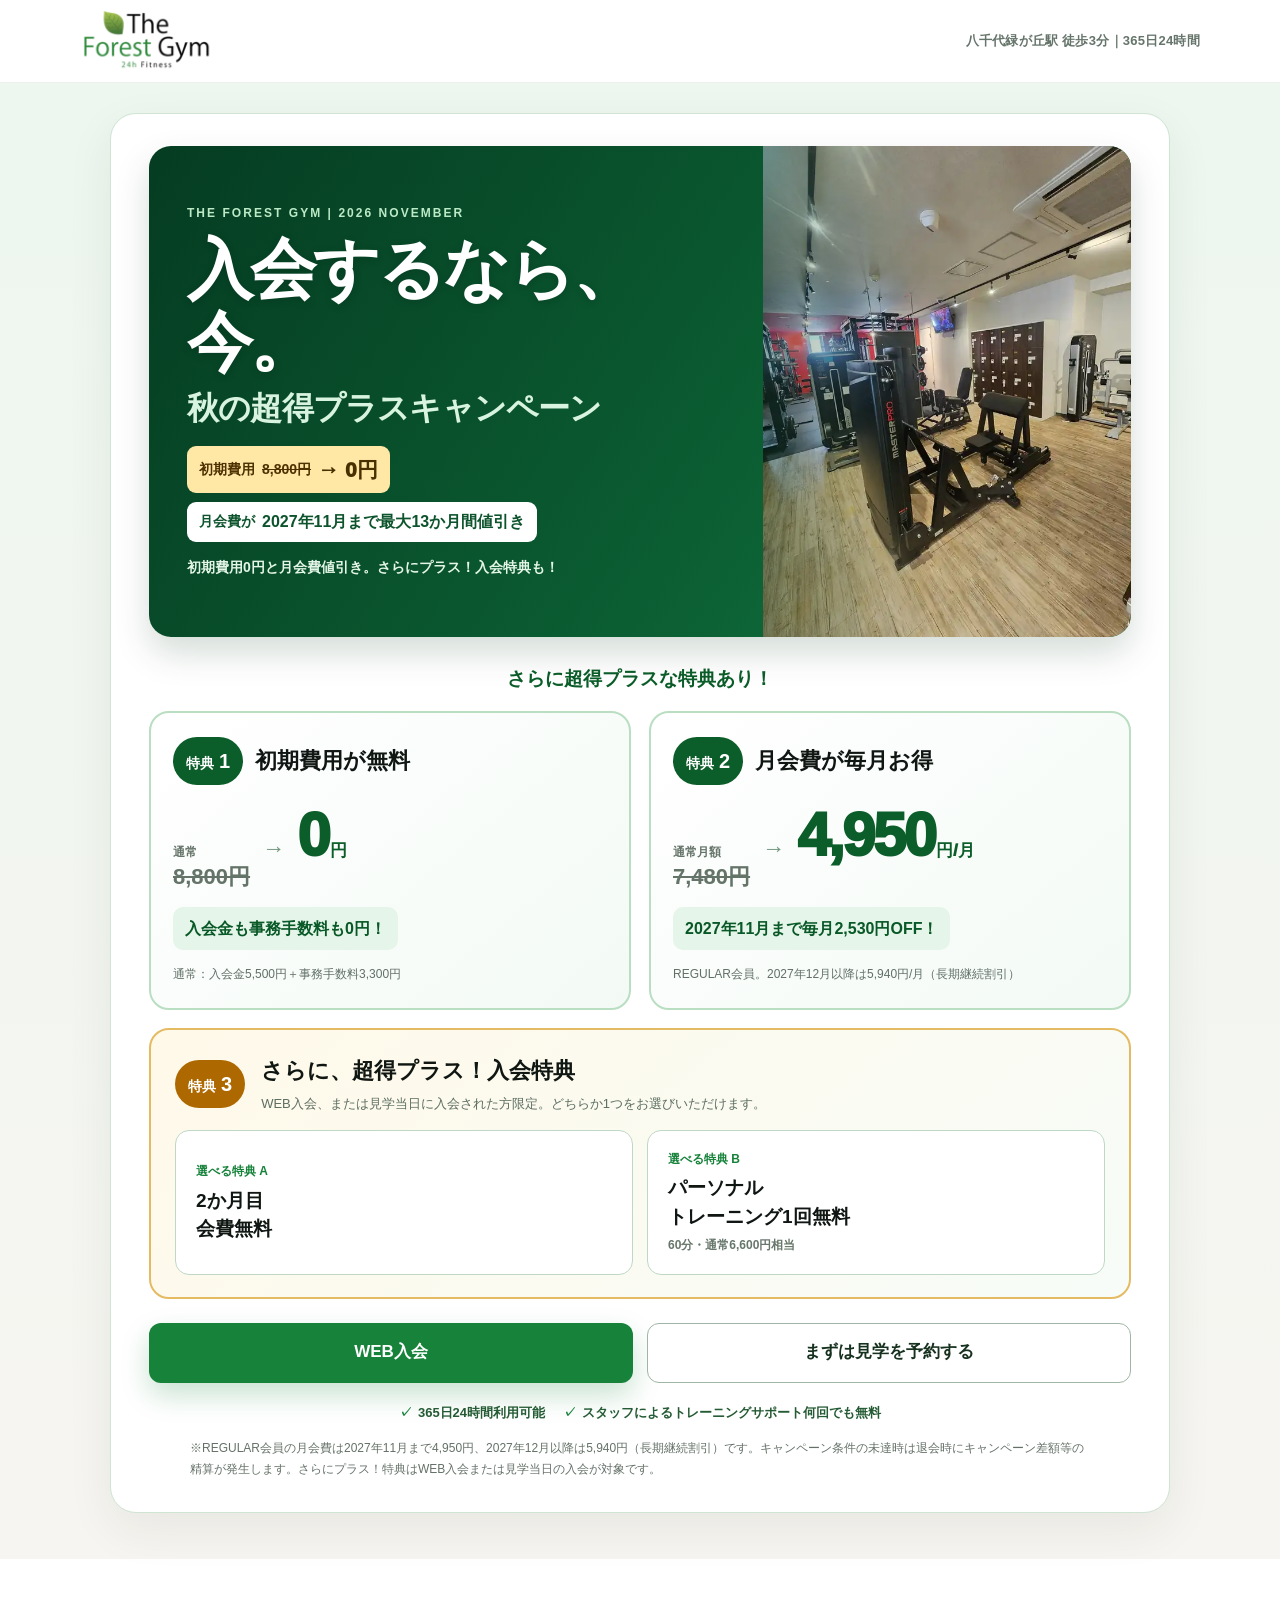
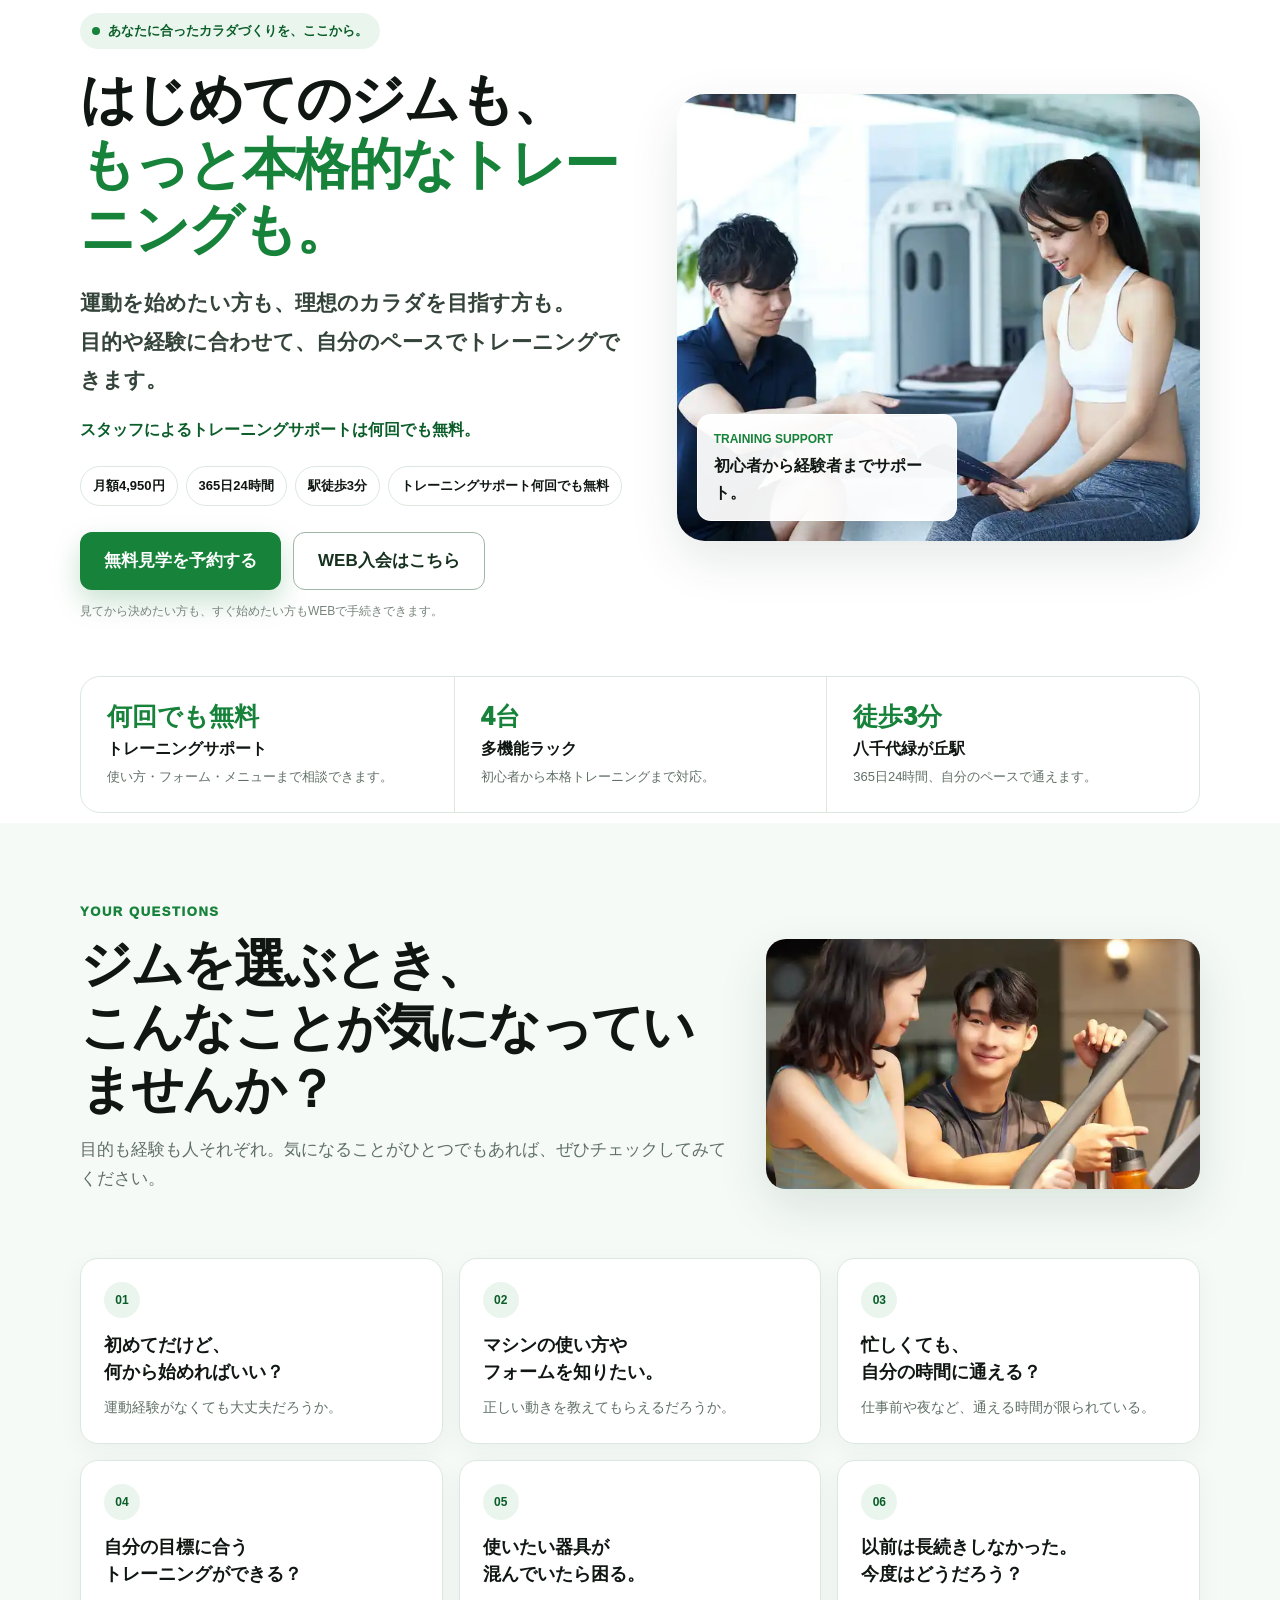
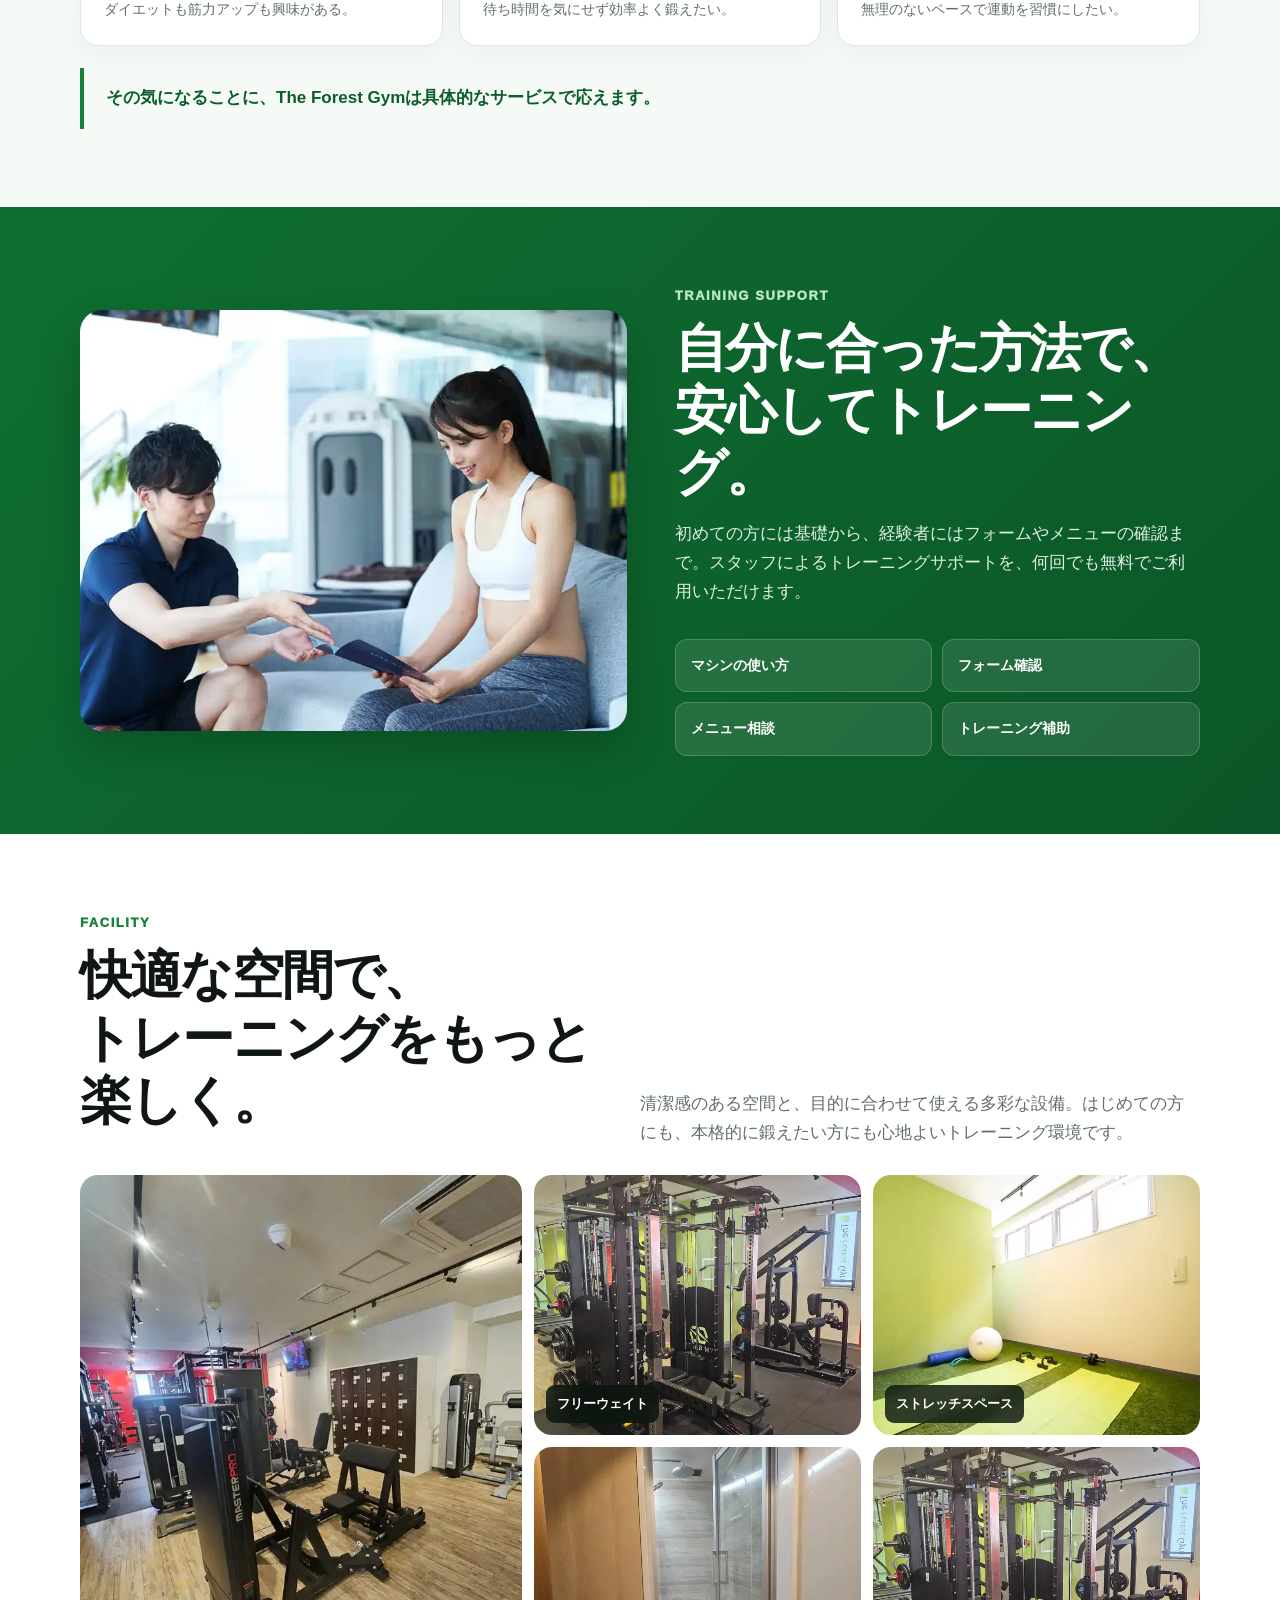
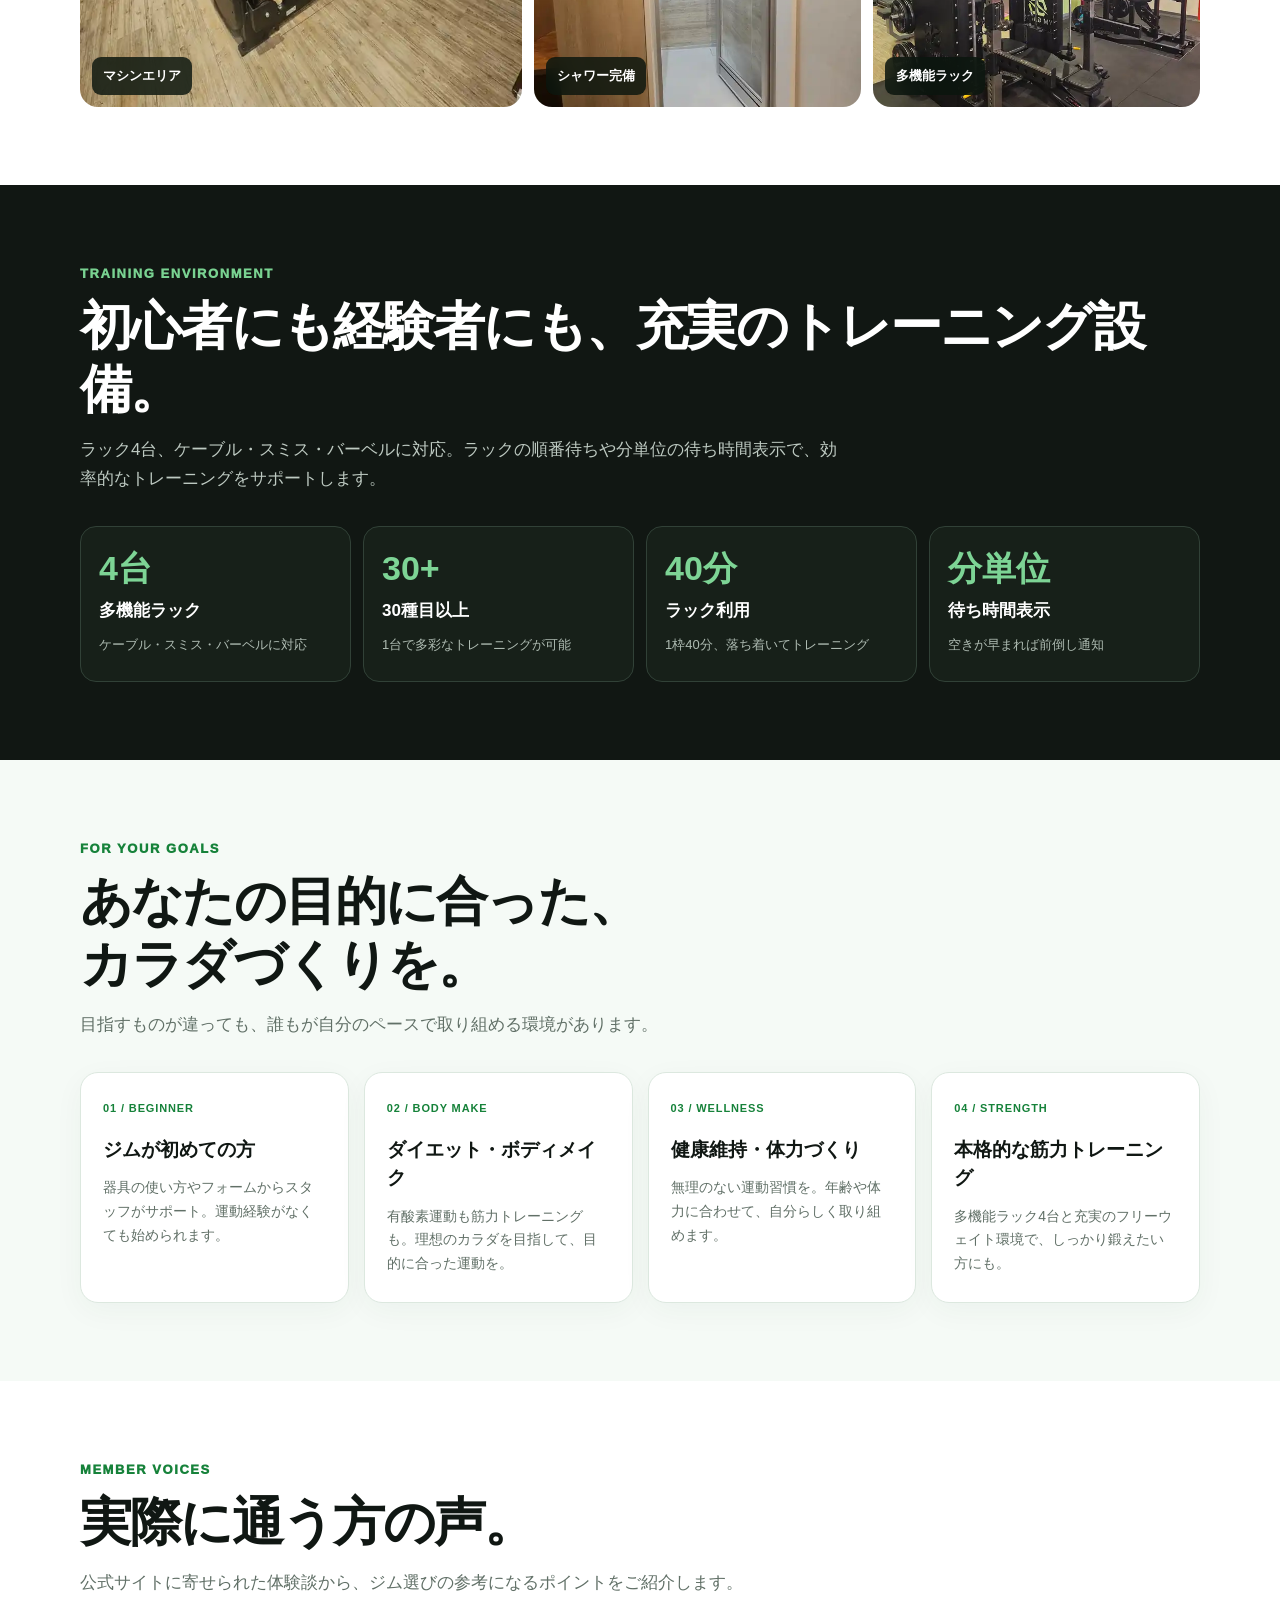
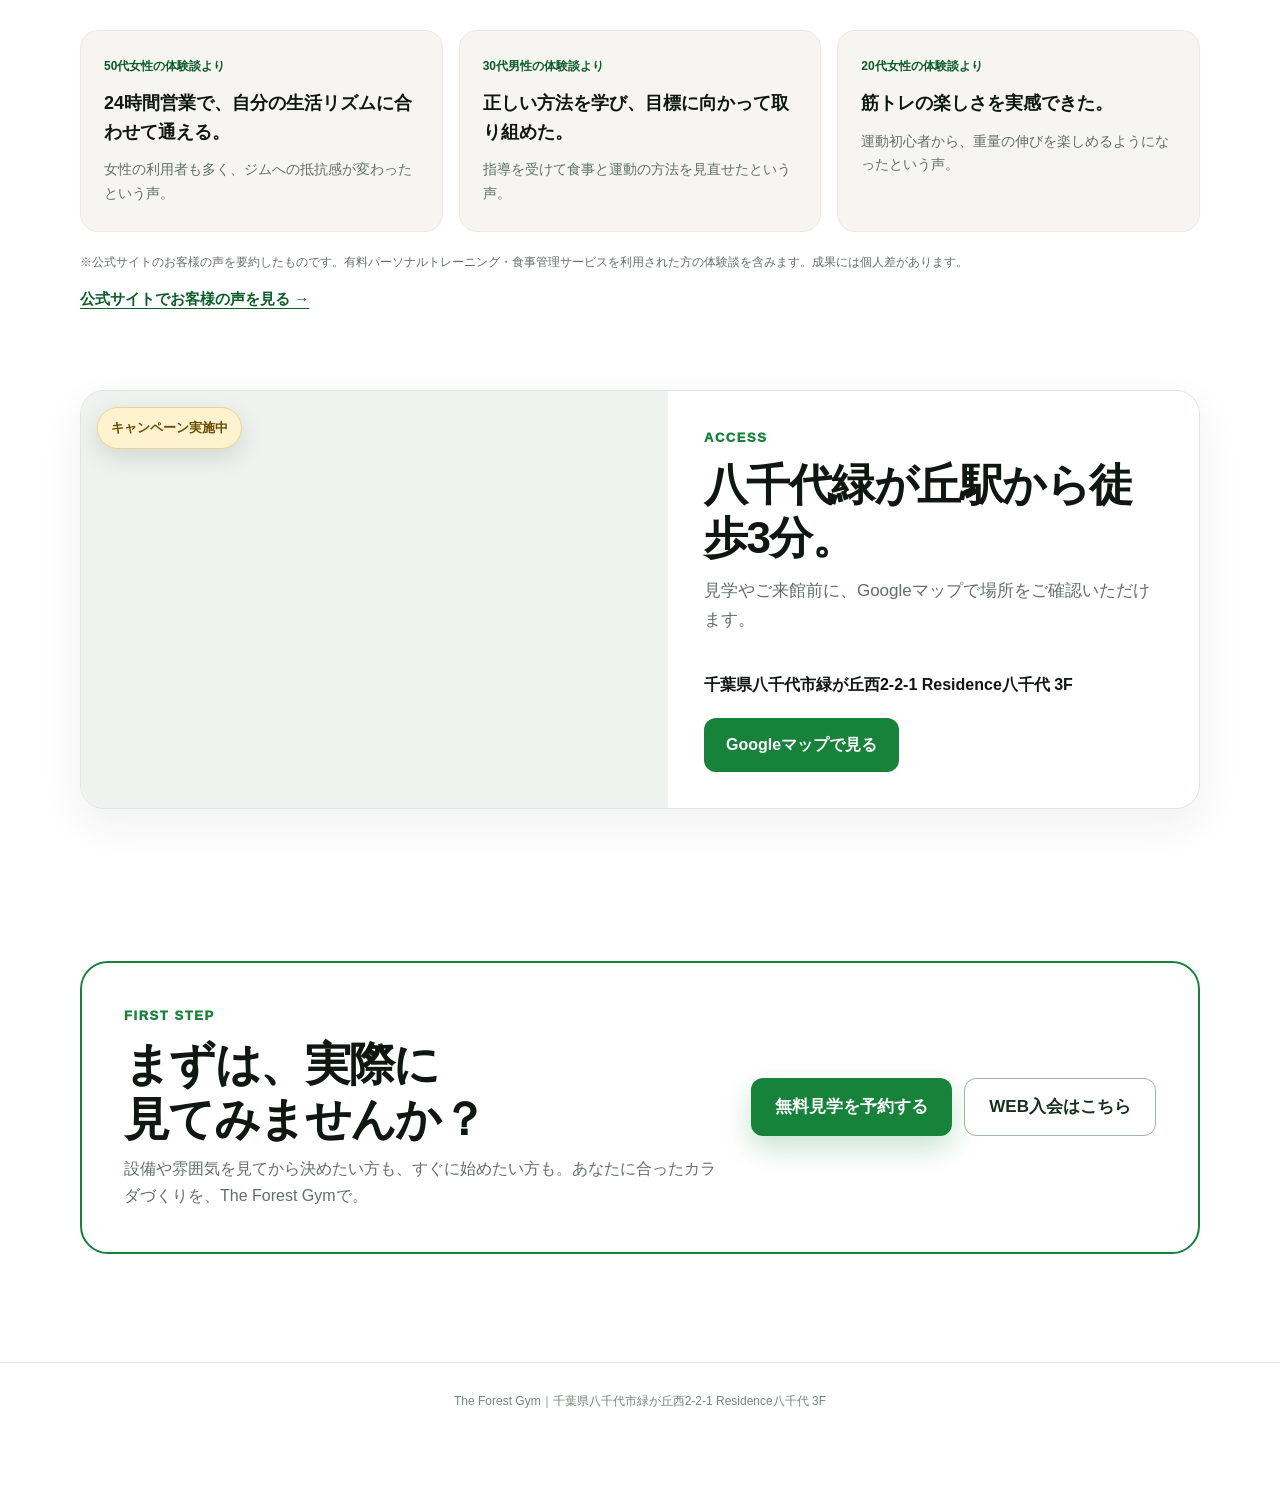
==== commit ccf4bafd: "Update November LP benefit 3 heading to さらに、超得プラス！入会特典" ====
--- a/lp/index.html
+++ b/lp/index.html
@@ -214,7 +214,7 @@
     <div class="campaign-choice-panel">
       <div class="choice-heading">
         <span class="benefit-label">特典 <b>3</b></span>
-        <div><h3>さらに、プラス！入会特典</h3><p>WEB入会、または見学当日に入会された方限定。どちらか1つをお選びいただけます。</p></div>
+        <div><h3>さらに、超得プラス！入会特典</h3><p>WEB入会、または見学当日に入会された方限定。どちらか1つをお選びいただけます。</p></div>
       </div>
       <div class="choice-grid">
         <div class="choice-card"><span>選べる特典 A</span><strong>2か月目<br>会費無料</strong></div>
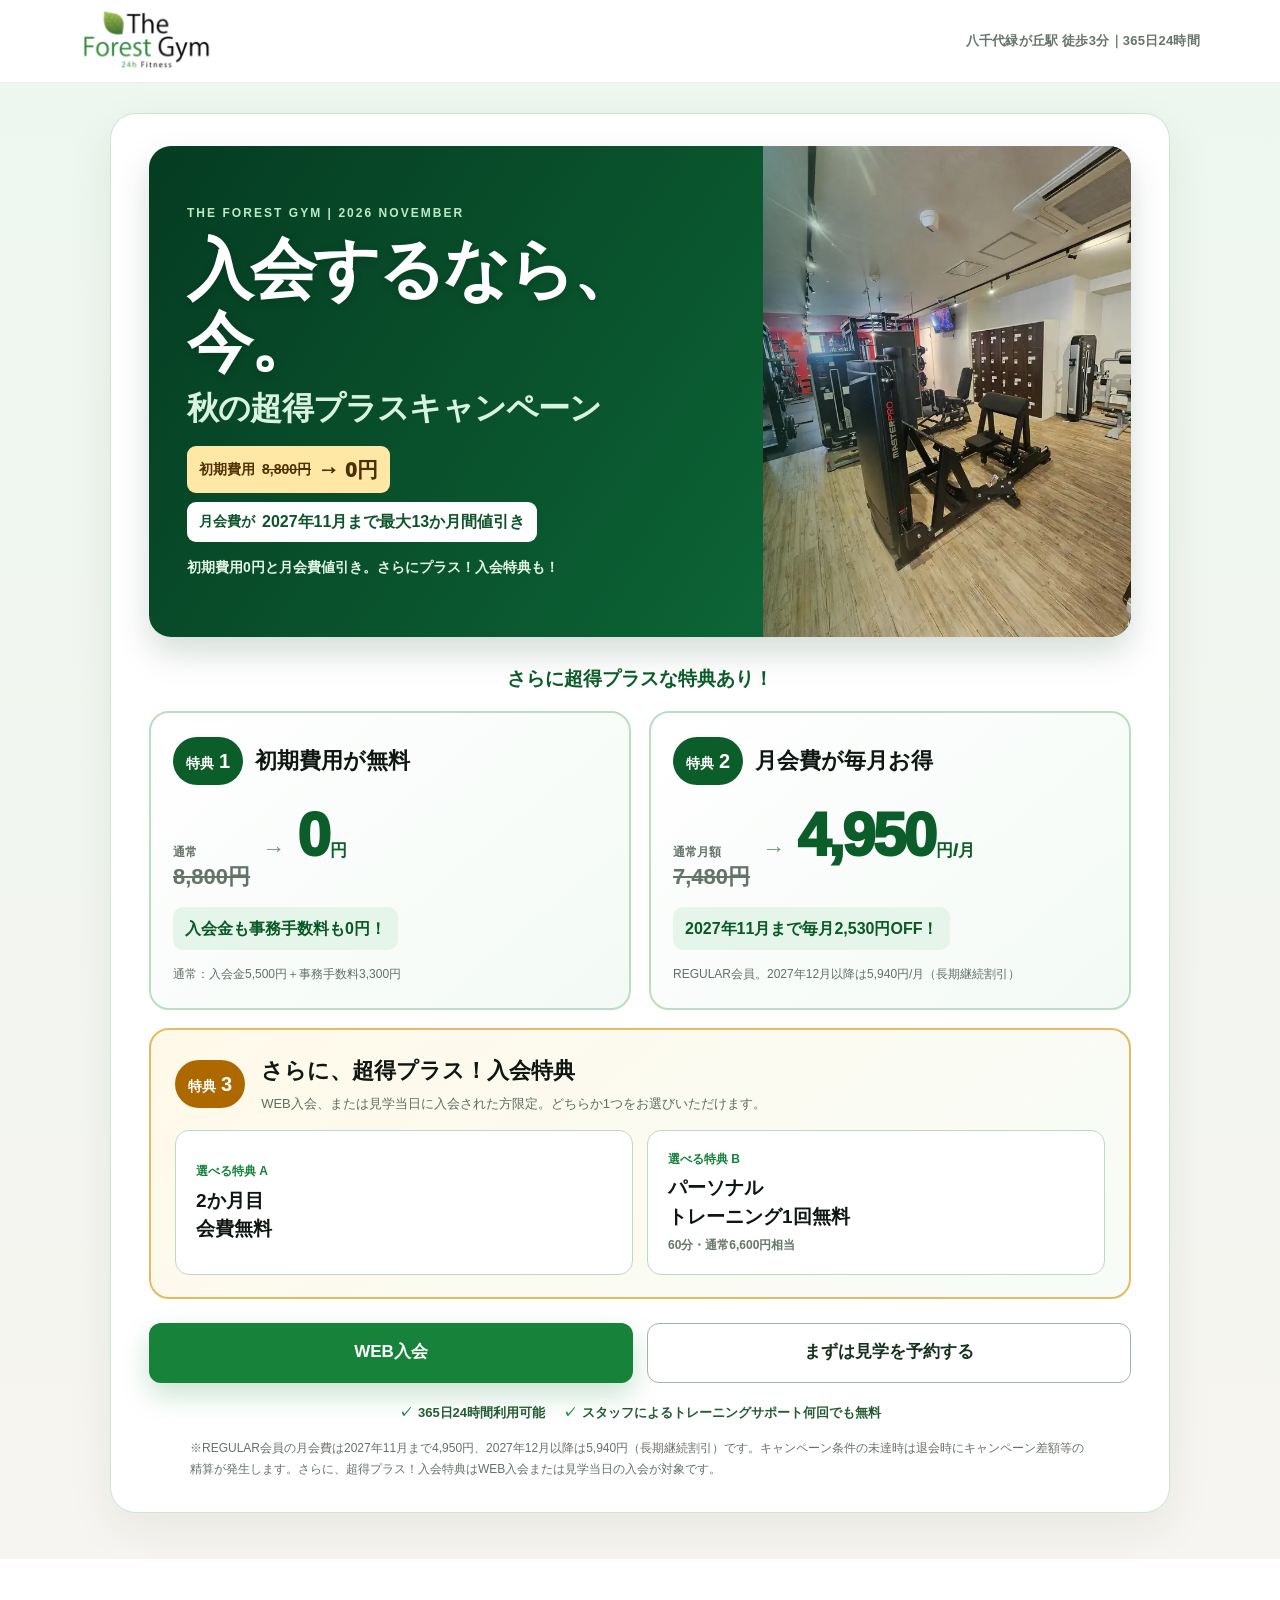
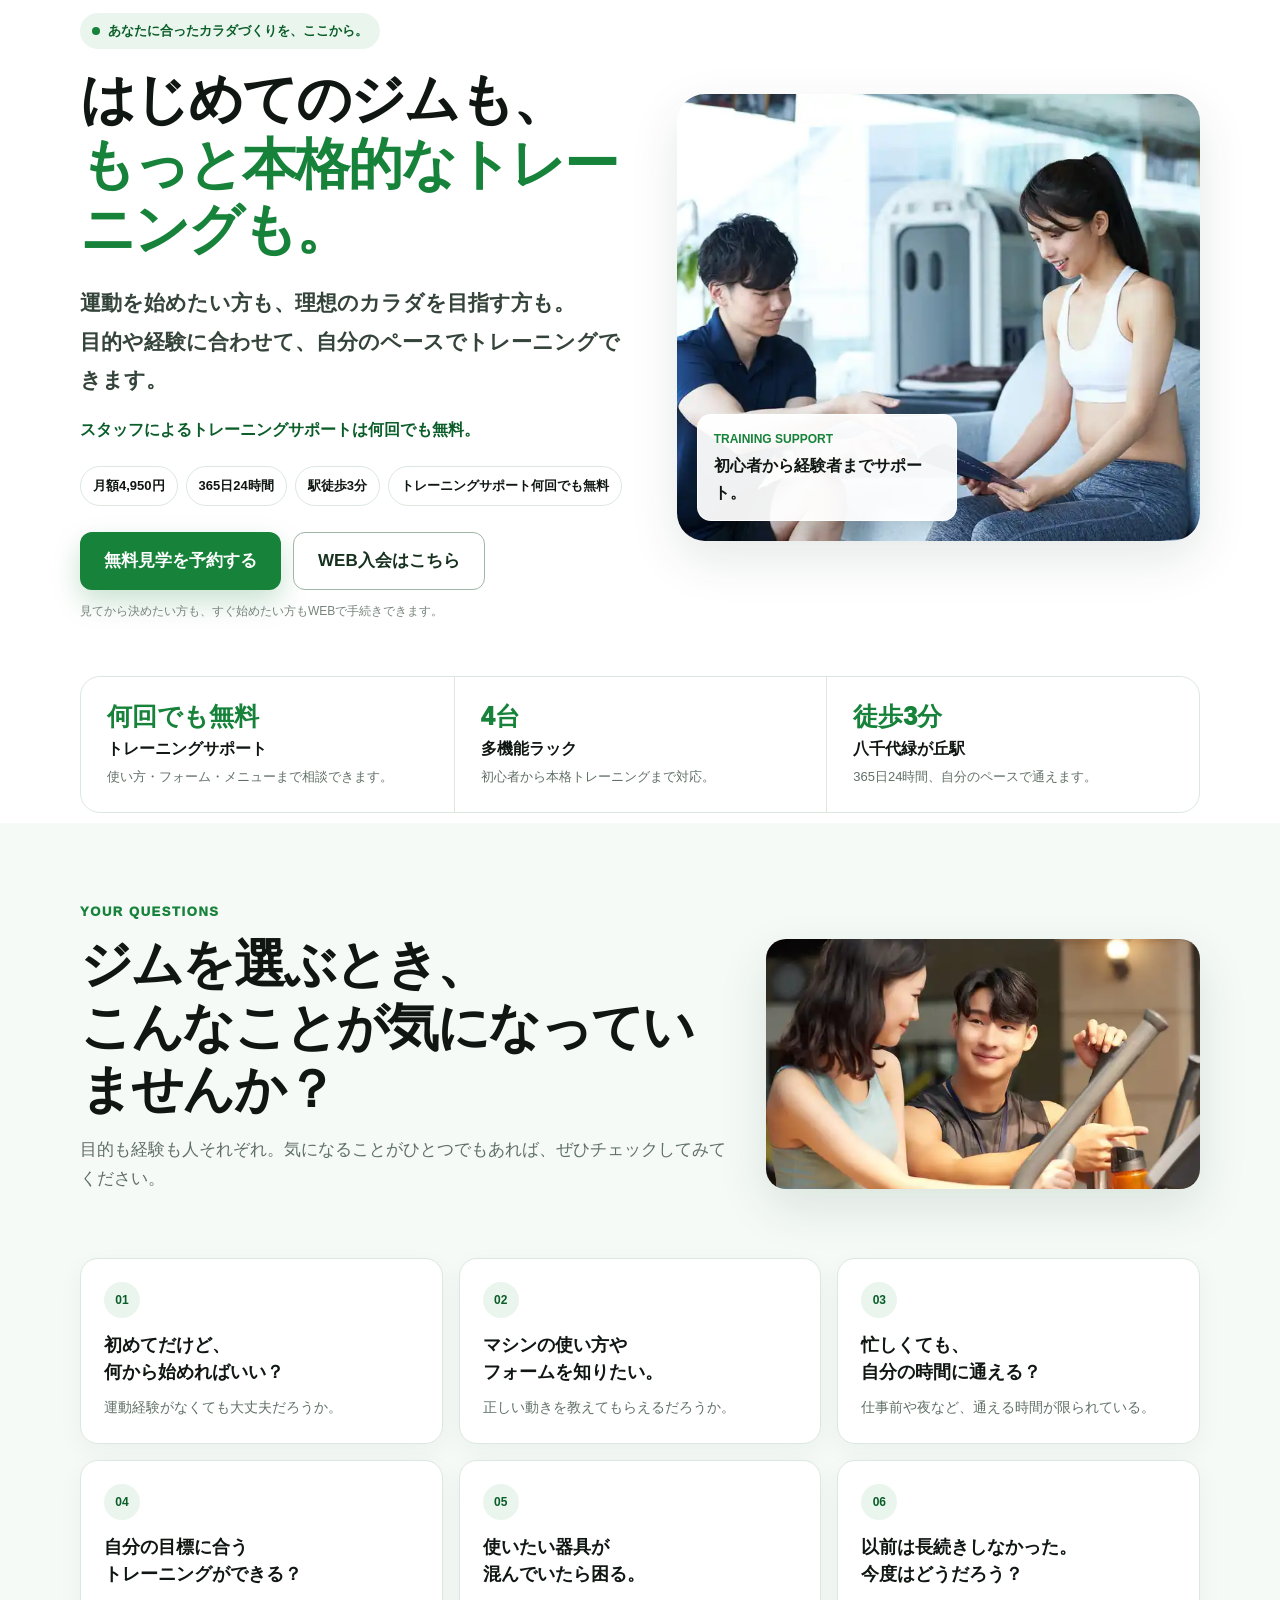
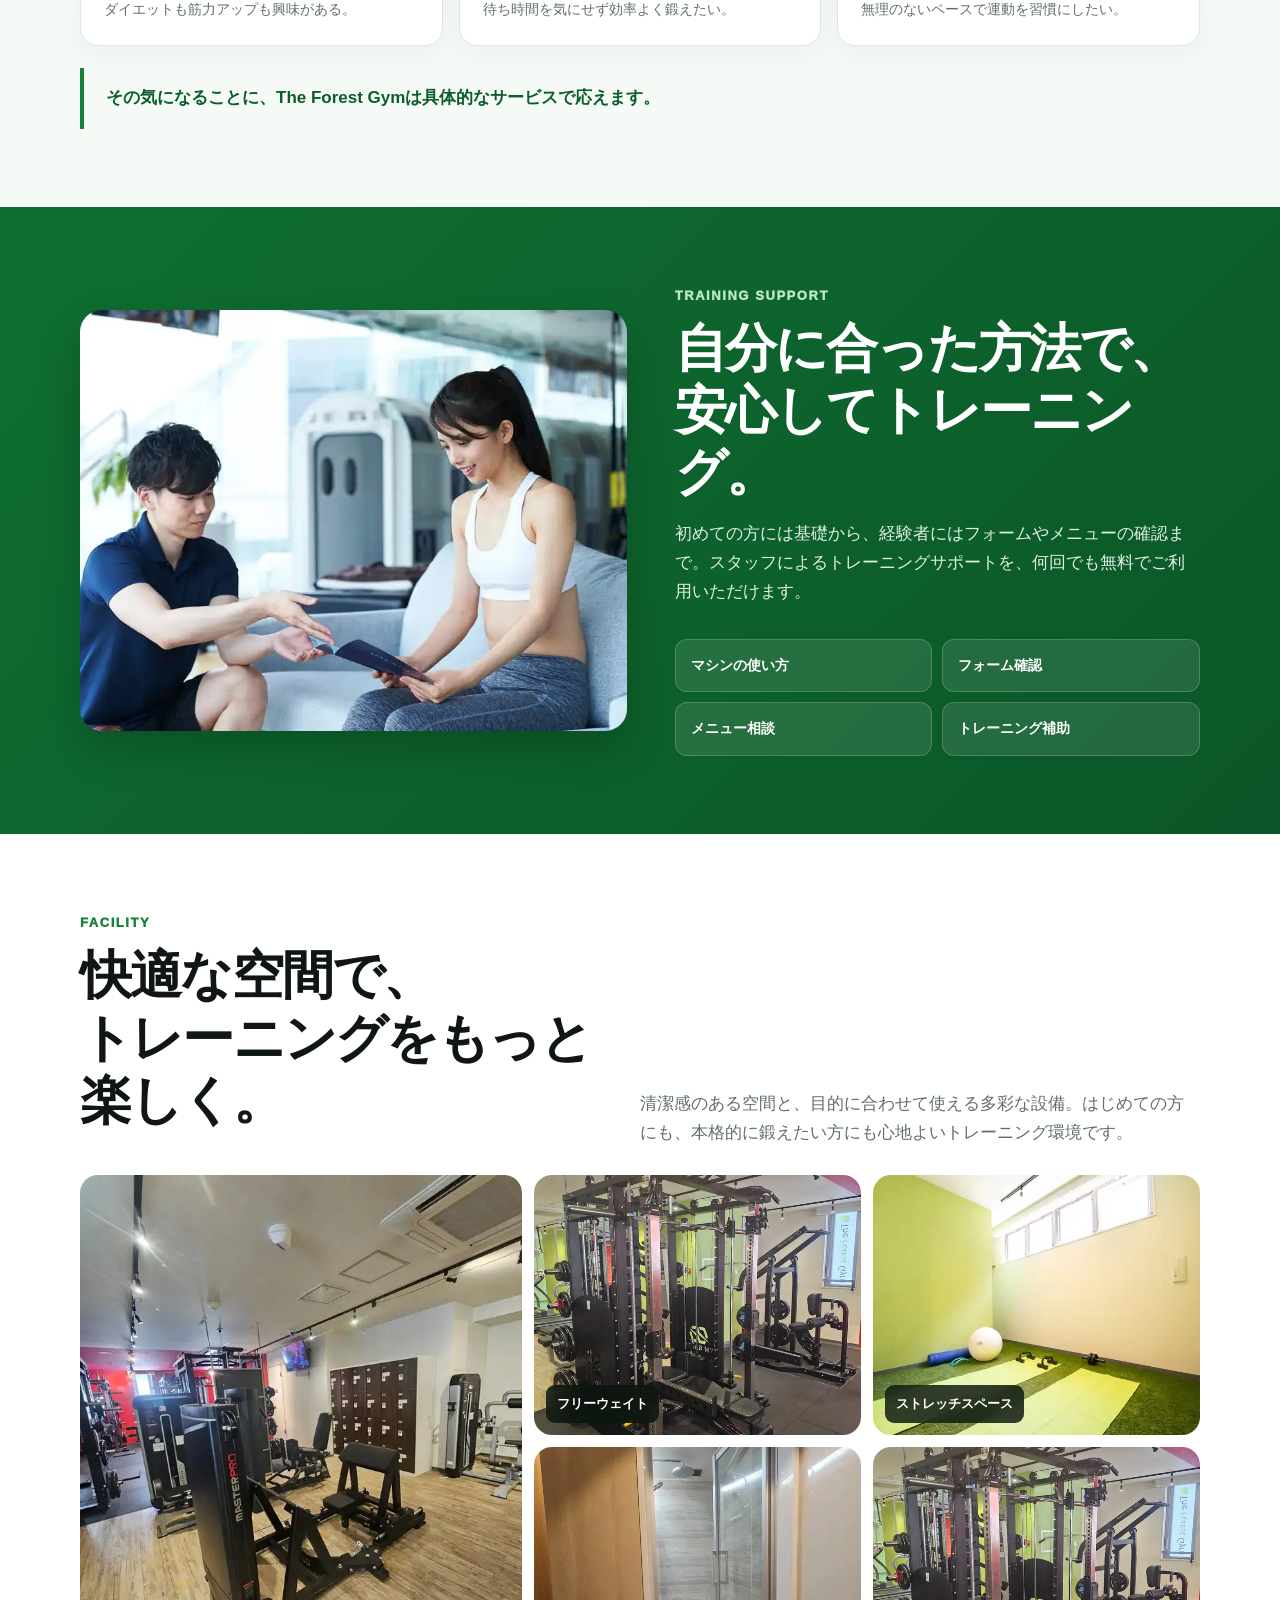
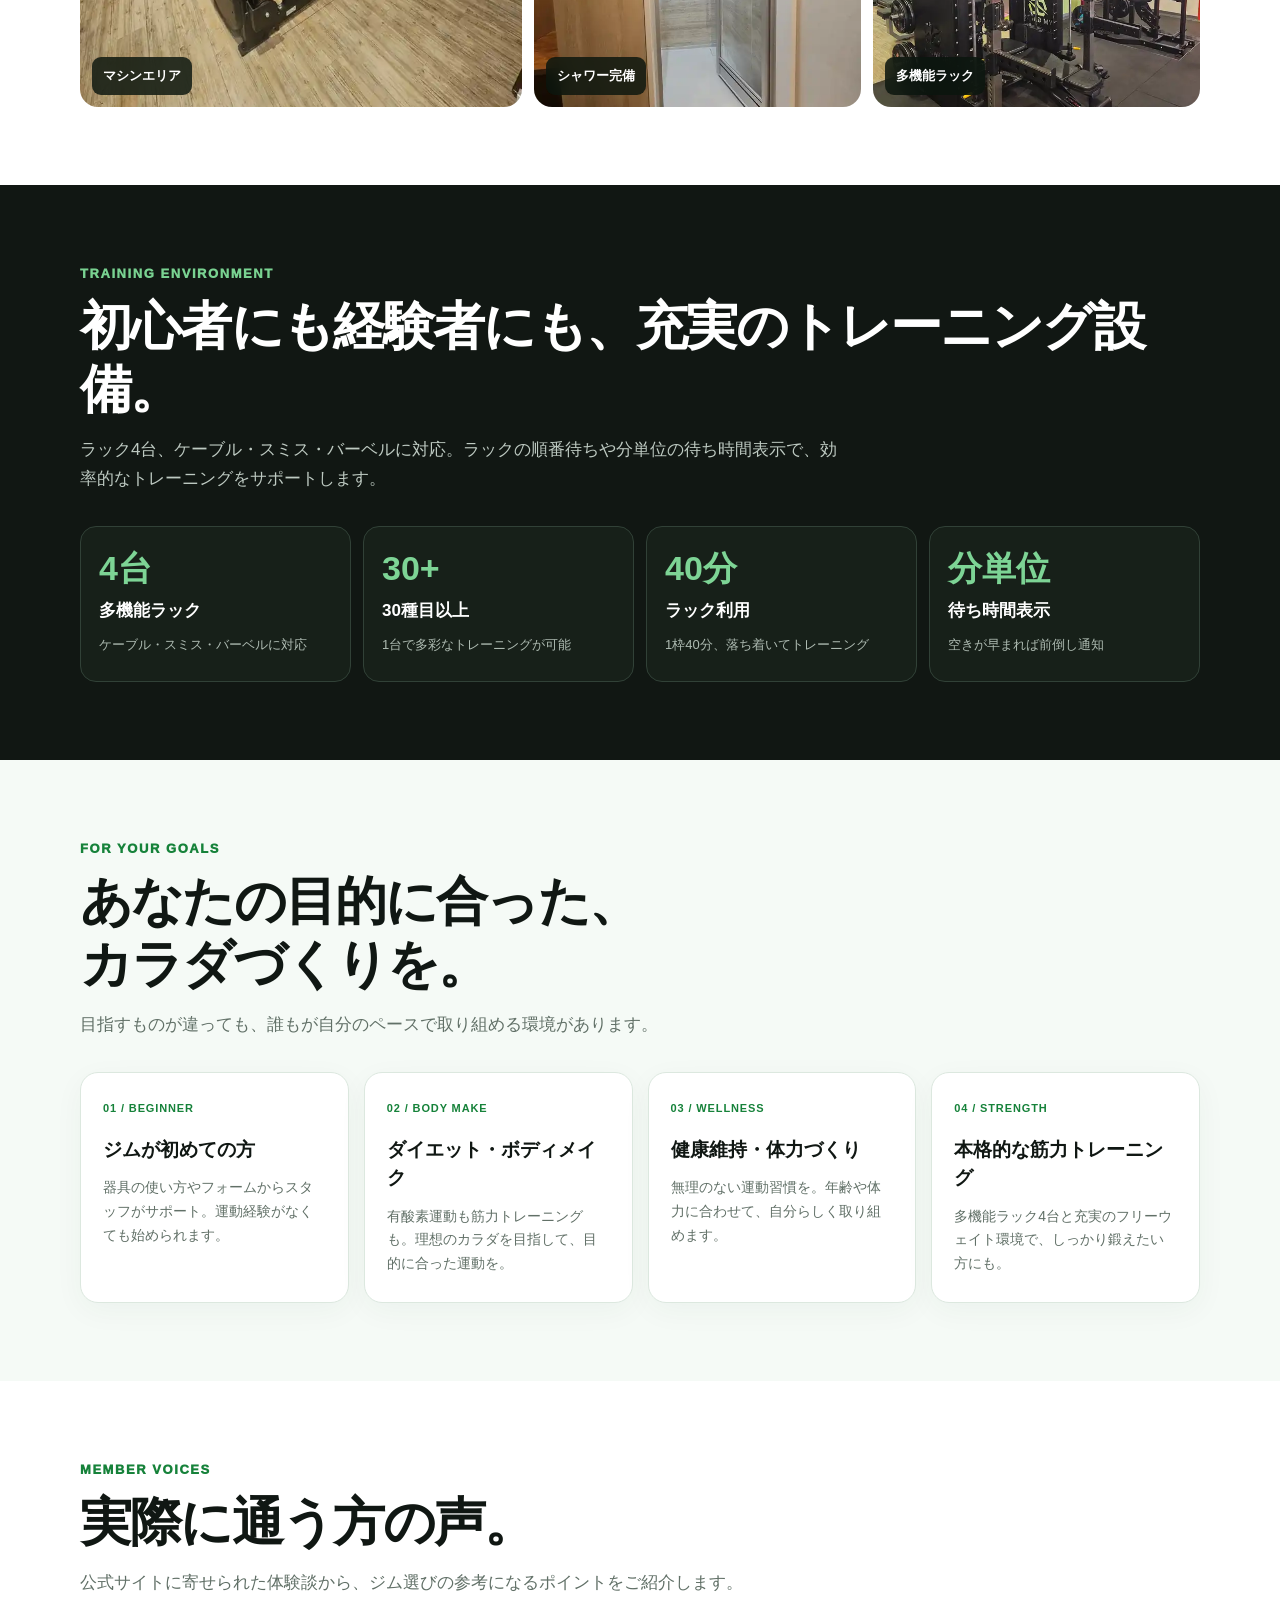
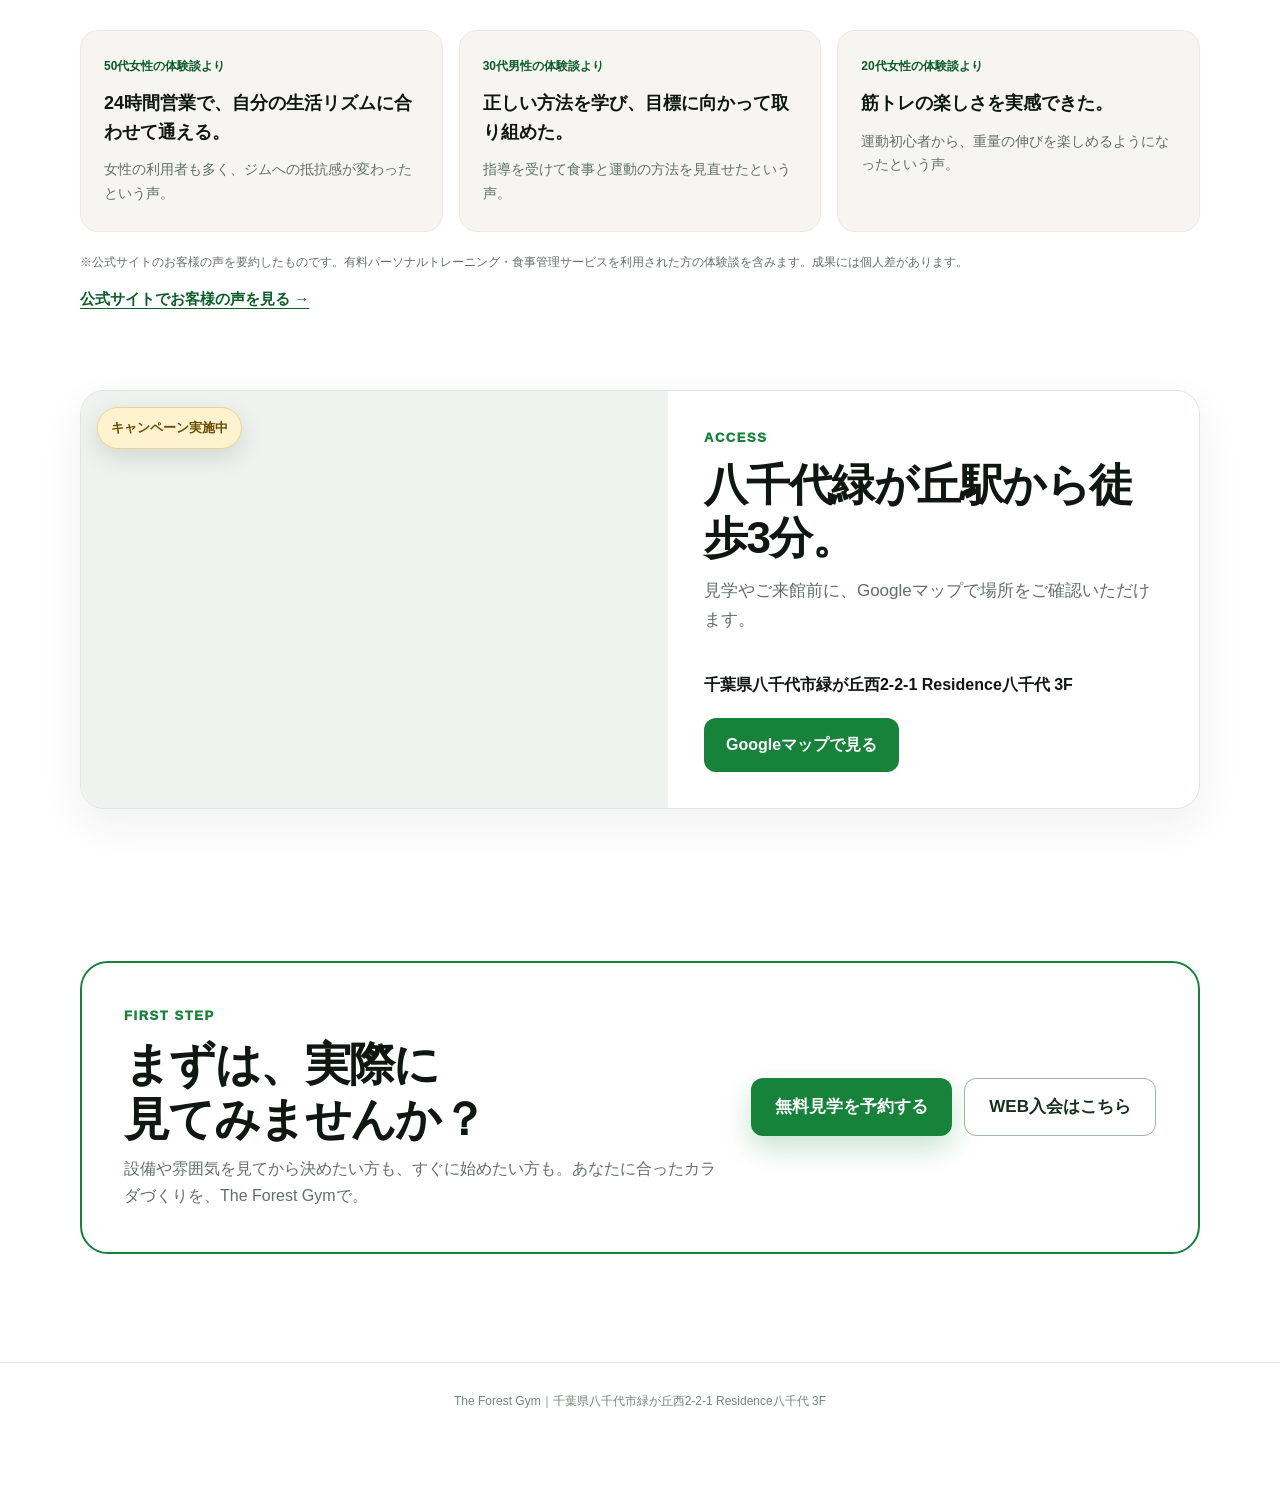
==== commit 67ae1db8: "Sync November LP note with さらに、超得プラス！入会特典 headline" ====
--- a/lp/index.html
+++ b/lp/index.html
@@ -226,7 +226,7 @@
       <a class="btn secondary" data-cta="tour" href="https://forestgym-tokyo.github.io/anauts-os-reserve/tour/">まずは見学を予約する</a>
     </div>
     <div class="campaign-service-points"><span>365日24時間利用可能</span><span>スタッフによるトレーニングサポート何回でも無料</span></div>
-    <p class="offer-terms">※REGULAR会員の月会費は2027年11月まで4,950円、2027年12月以降は5,940円（長期継続割引）です。キャンペーン条件の未達時は退会時にキャンペーン差額等の精算が発生します。さらにプラス！特典はWEB入会または見学当日の入会が対象です。</p>
+    <p class="offer-terms">※REGULAR会員の月会費は2027年11月まで4,950円、2027年12月以降は5,940円（長期継続割引）です。キャンペーン条件の未達時は退会時にキャンペーン差額等の精算が発生します。さらに、超得プラス！入会特典はWEB入会または見学当日の入会が対象です。</p>
   </div>
 </section>
 <section class="hero"><div class="wrap hero-grid"><div class="hero-copy"><div class="kicker"><span class="dot"></span>あなたに合ったカラダづくりを、ここから。</div><h1>はじめてのジムも、<br><span class="green">もっと本格的なトレーニングも。</span></h1><p class="hero-lead">運動を始めたい方も、理想のカラダを目指す方も。<br>目的や経験に合わせて、自分のペースでトレーニングできます。</p><p class="support-line">スタッフによるトレーニングサポートは何回でも無料。</p><div class="proofs"><span class="proof">月額4,950円</span><span class="proof">365日24時間</span><span class="proof">駅徒歩3分</span><span class="proof">トレーニングサポート何回でも無料</span></div><div class="cta-row"><a class="btn primary" data-cta="tour" href="https://forestgym-tokyo.github.io/anauts-os-reserve/tour/">無料見学を予約する</a><a class="btn secondary" data-cta="join" href="https://forestgym-tokyo.github.io/membership-form/">WEB入会はこちら</a></div><div class="hero-note">見てから決めたい方も、すぐ始めたい方もWEBで手続きできます。</div></div><div class="hero-photo"><img src="[data-uri]" alt="スタッフによるトレーニングサポートのイメージ"><div class="hero-tag"><small>TRAINING SUPPORT</small>初心者から経験者までサポート。</div></div></div></section>
